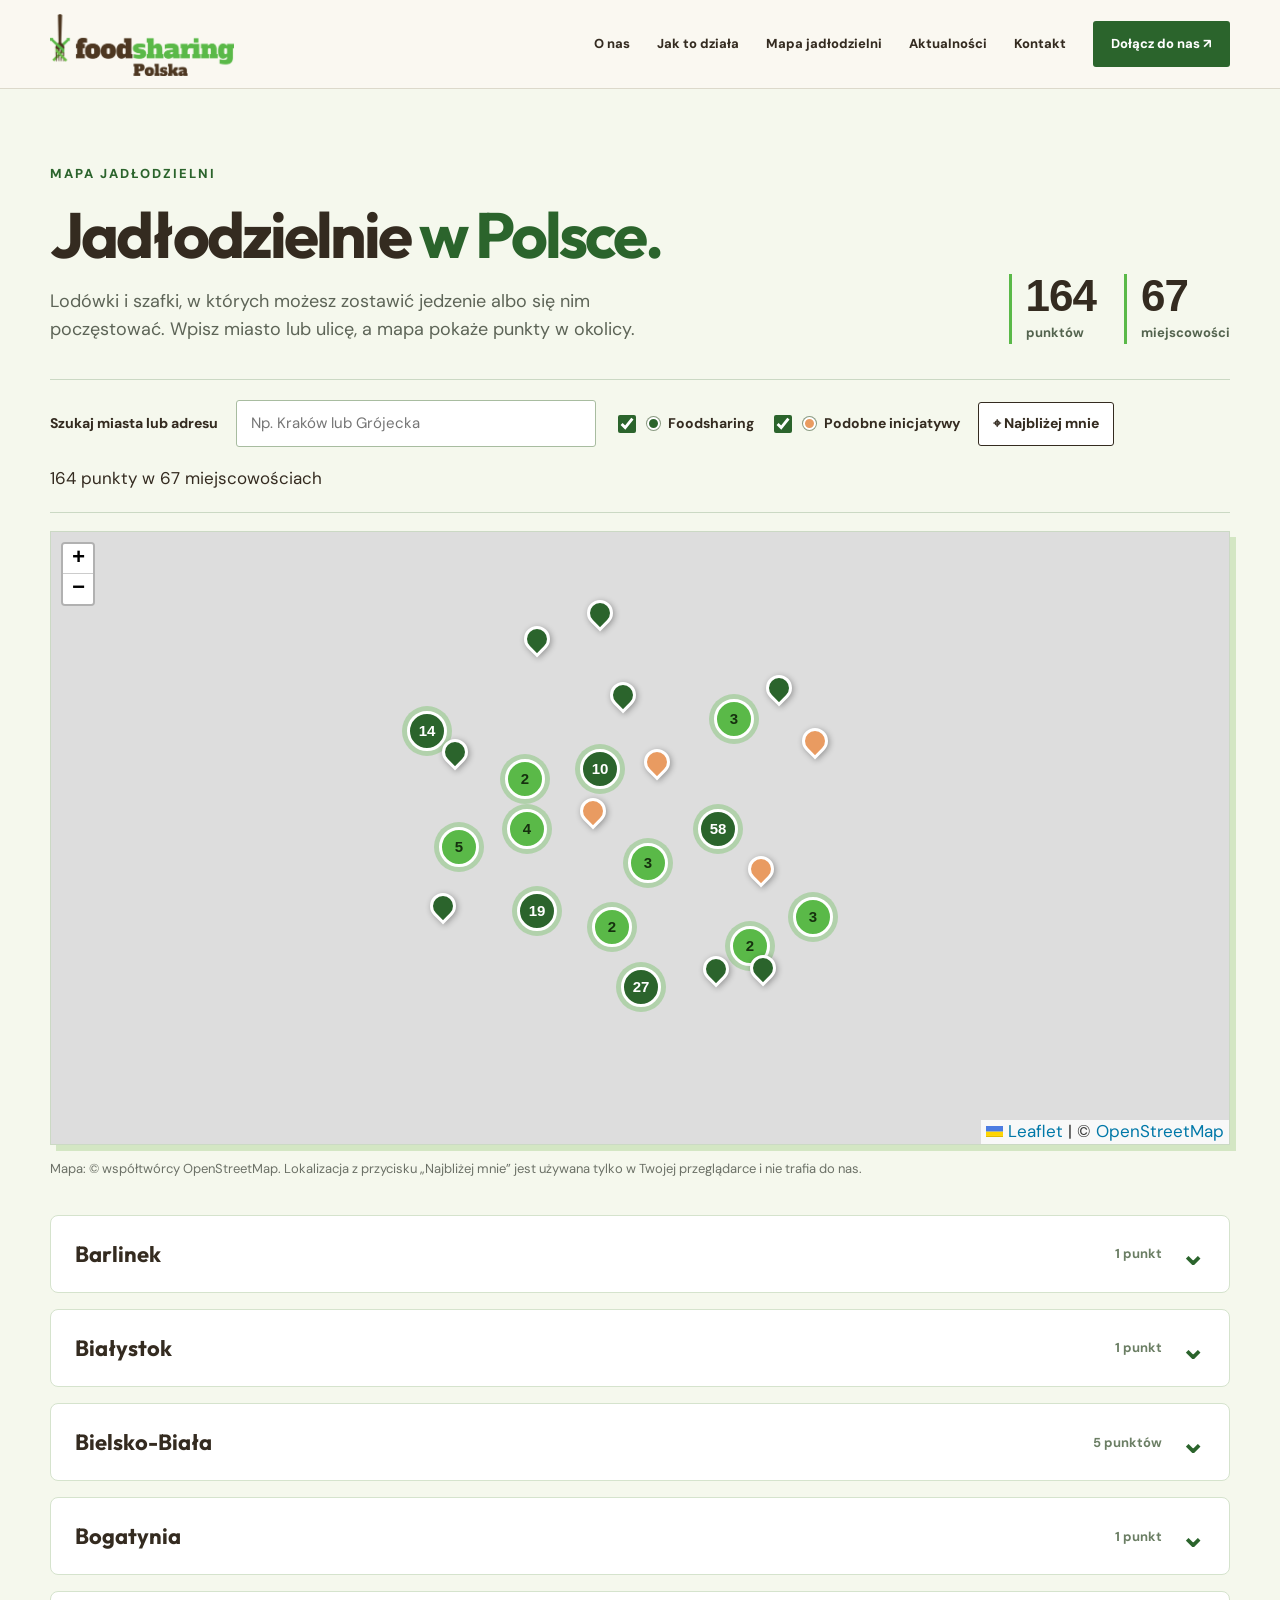
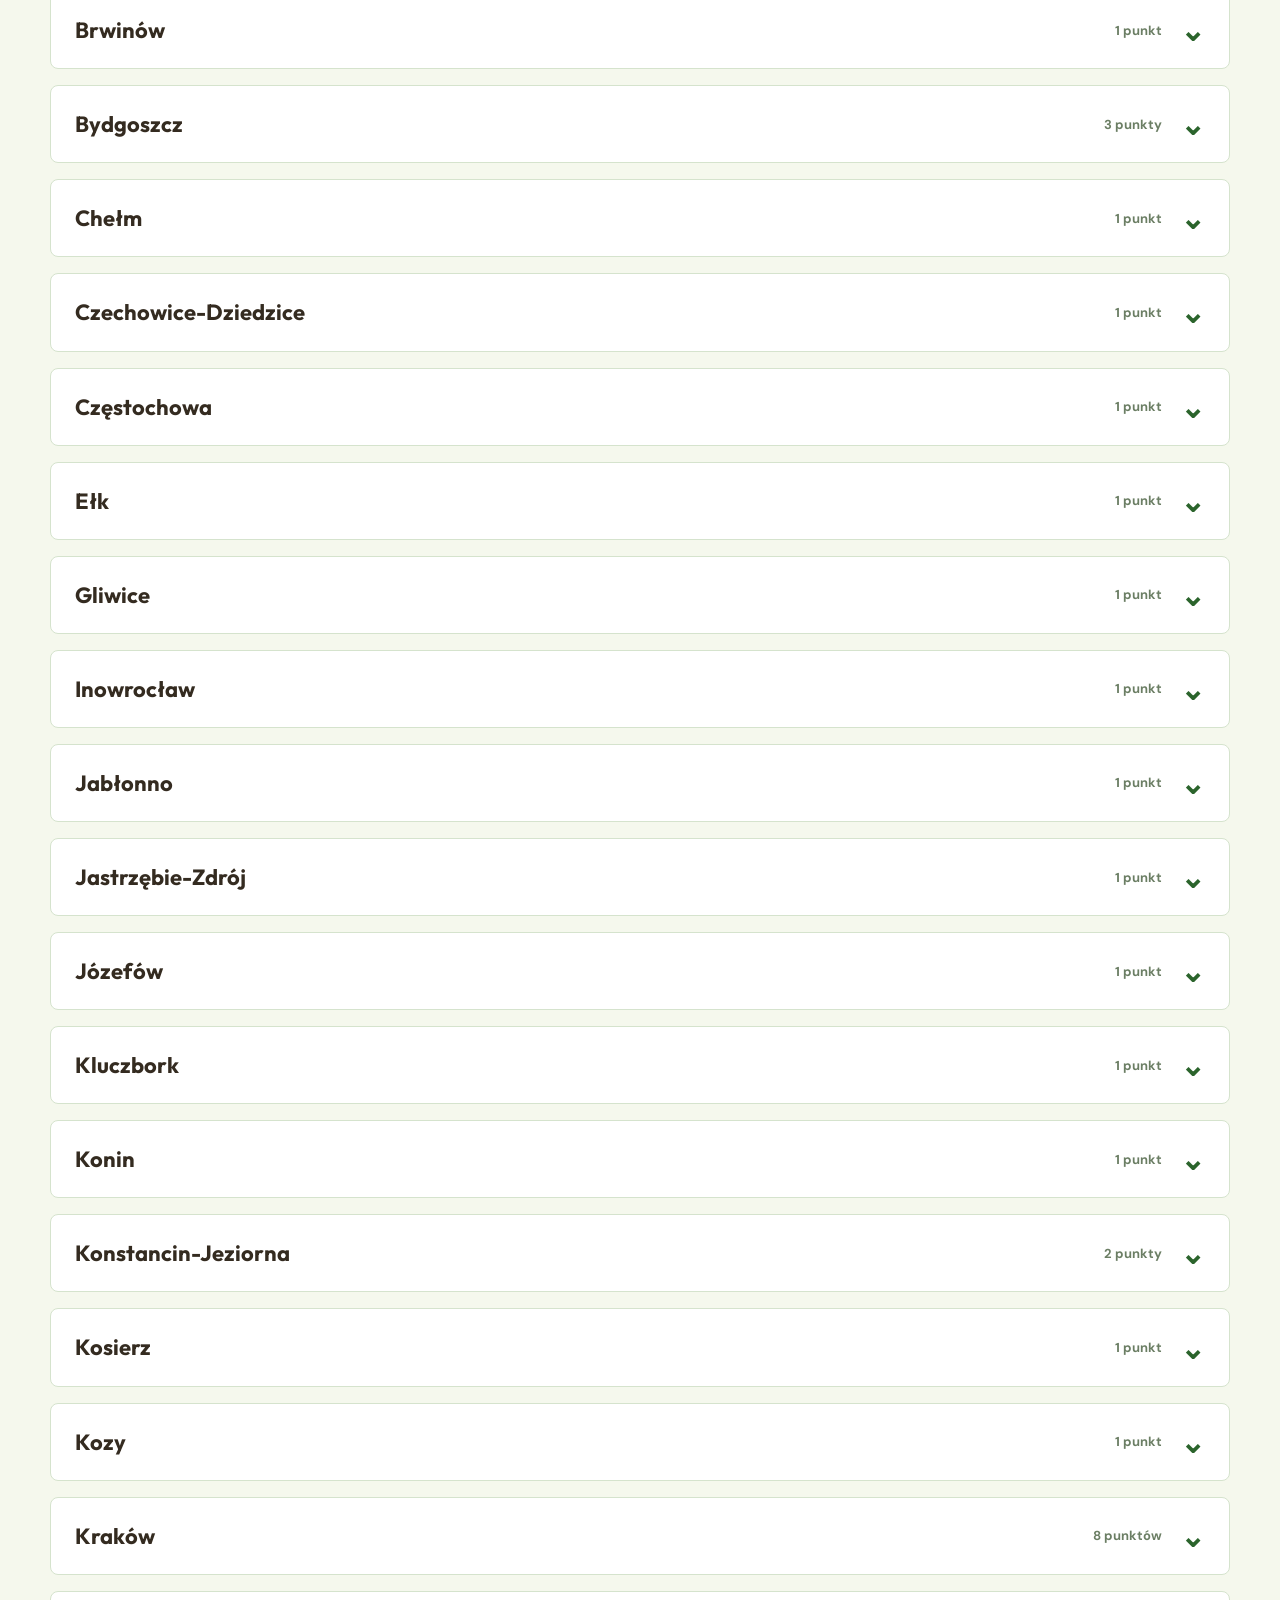
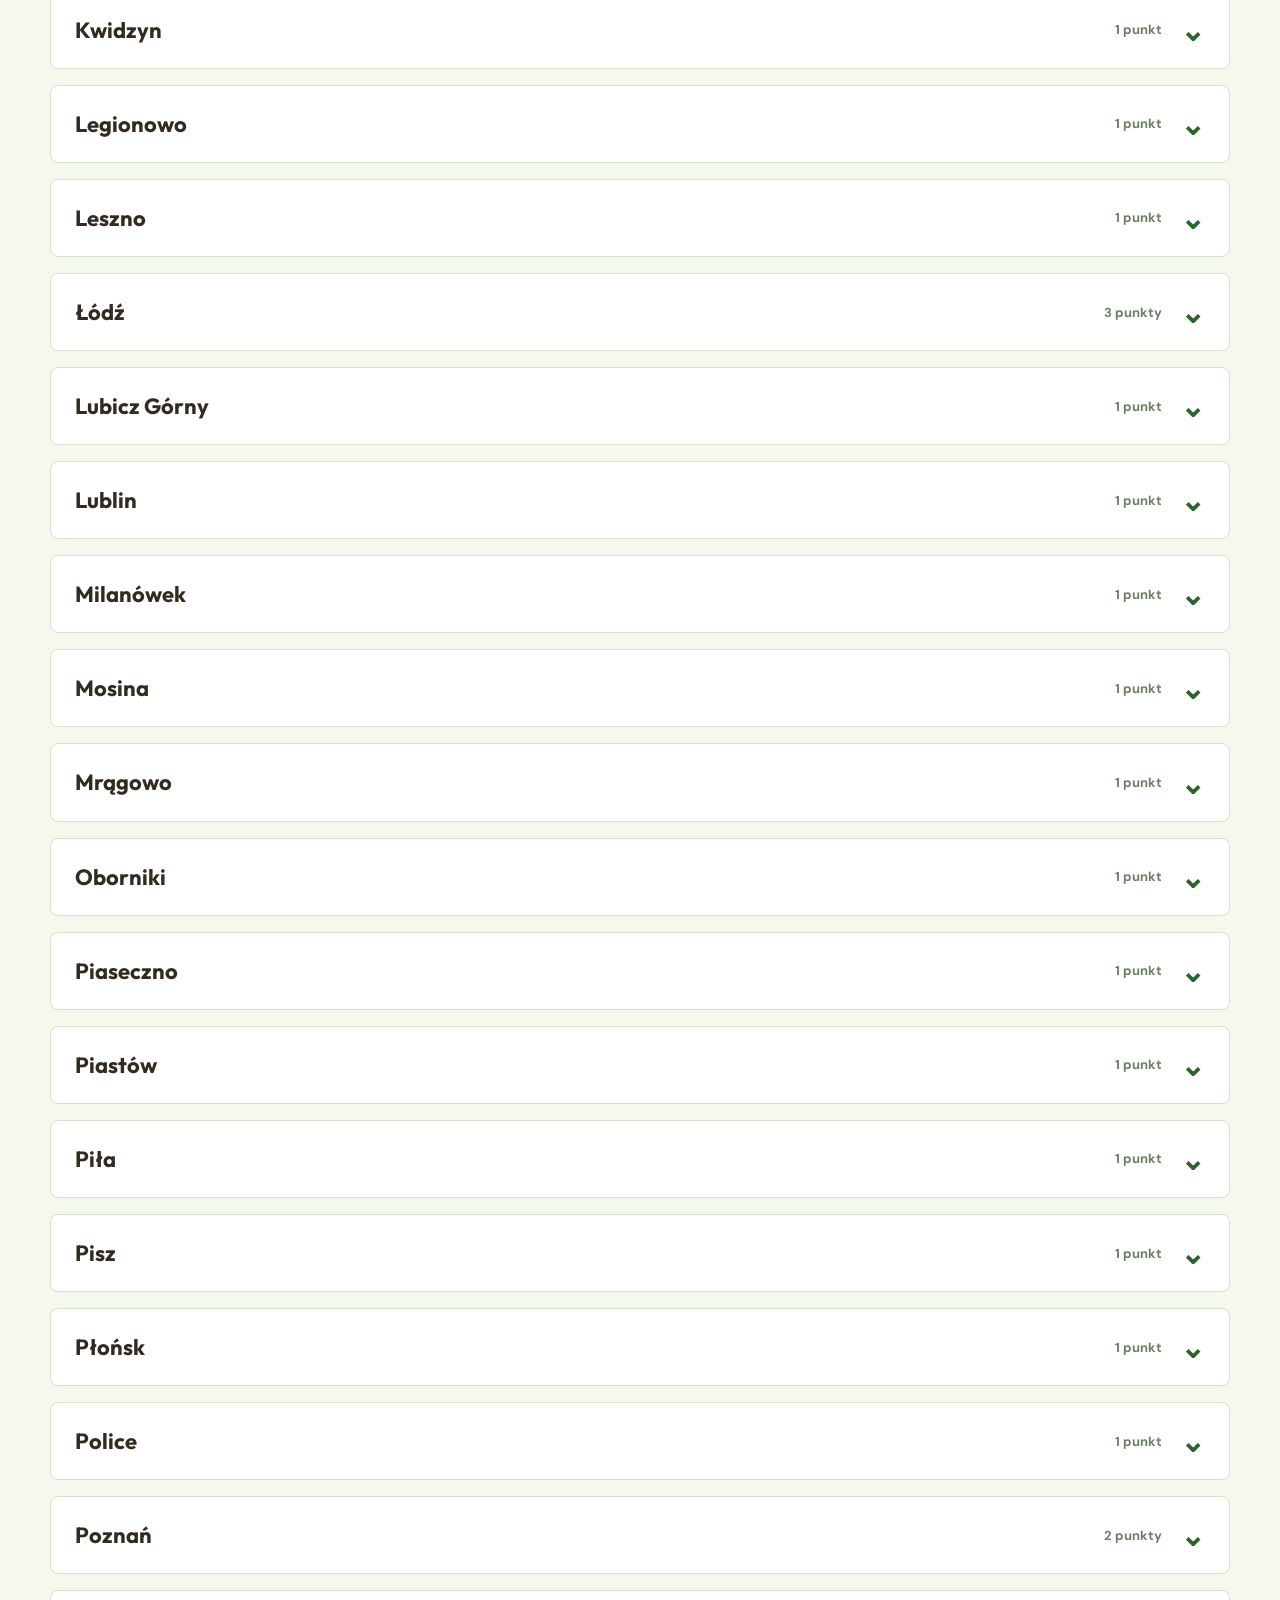
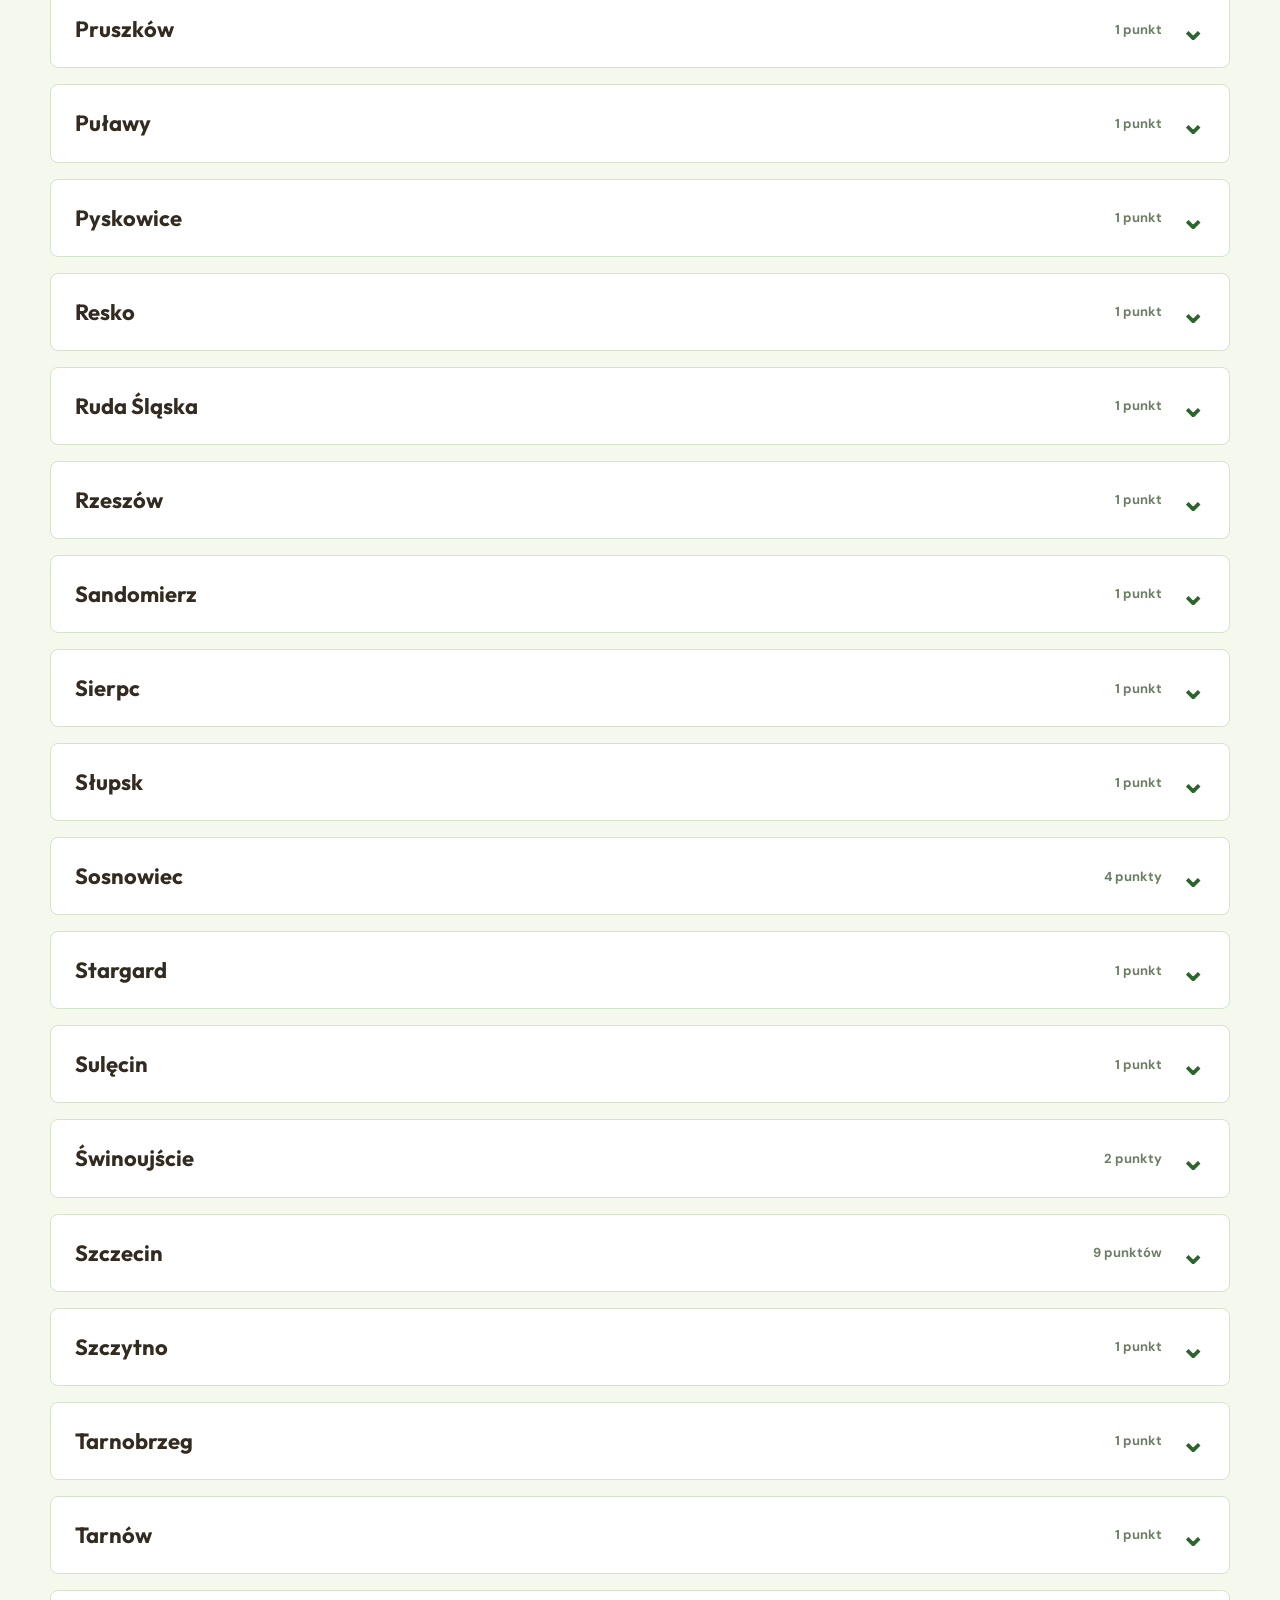
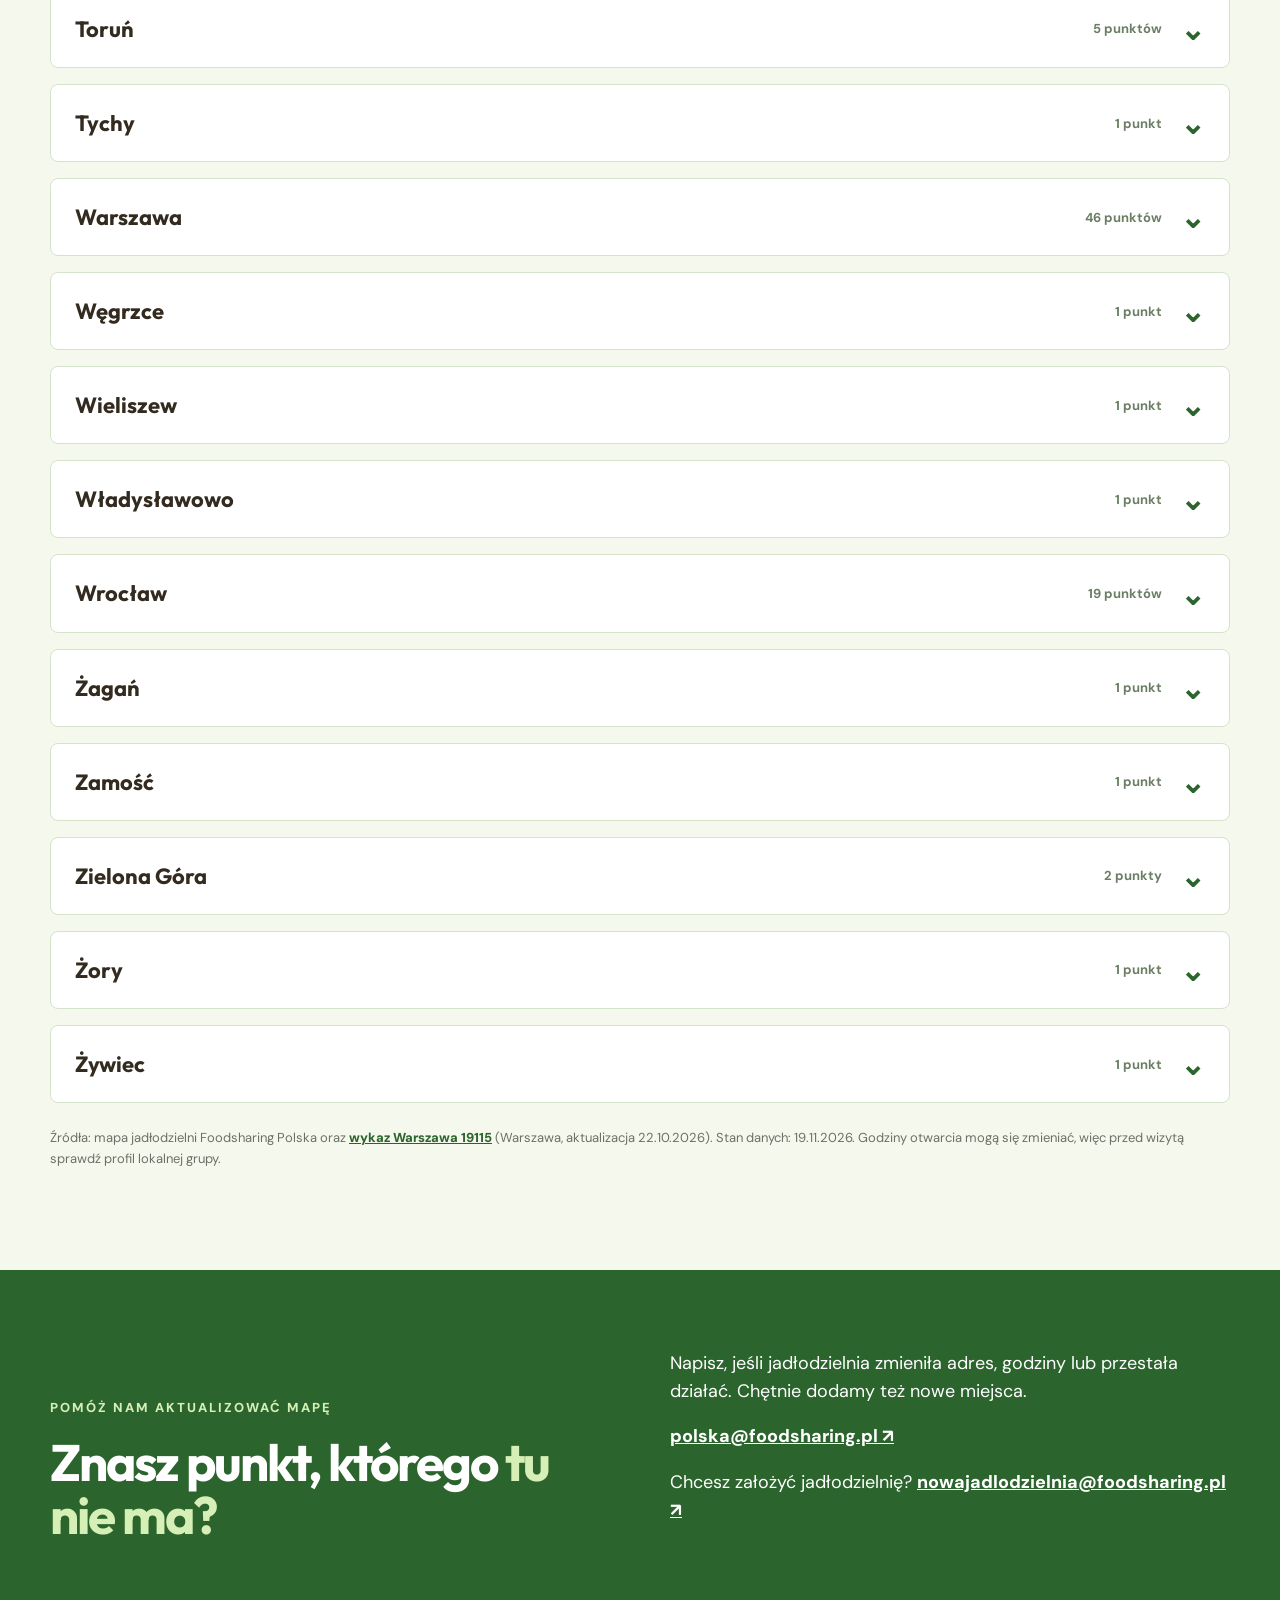
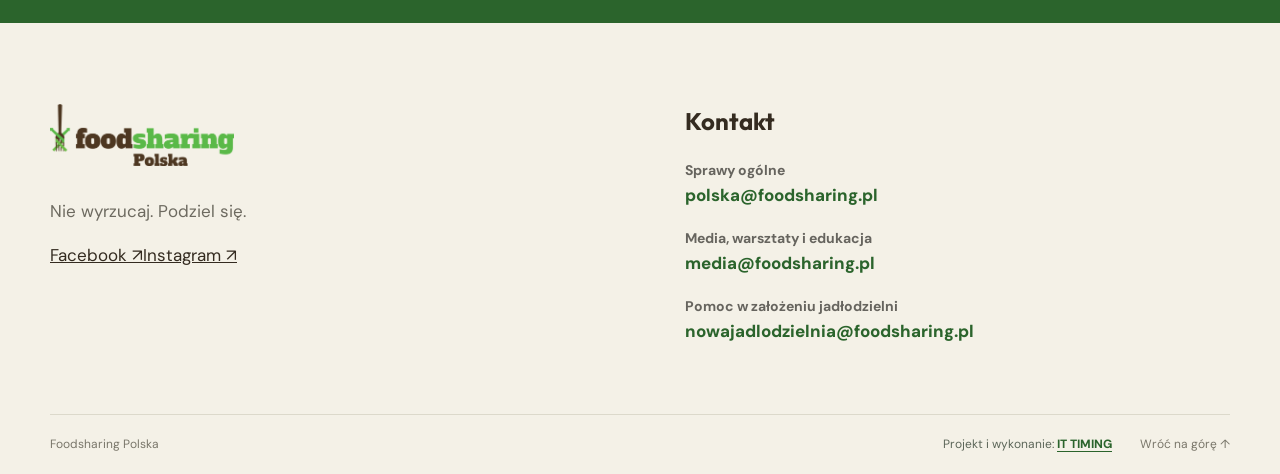
==== jadlodzielnie/index.html @ 82384884 "Add nationwide community fridge map on OpenStreetMap New /jadlodzielnie/ page (theme 0.3.0) with Lea" ====
<!doctype html>
<html lang="pl">
<head>
  <meta charset="utf-8">
  <meta name="viewport" content="width=device-width, initial-scale=1">
  <meta name="theme-color" content="#faf8f1">
  <meta name="description" content="Mapa jadłodzielni w Polsce: adresy lodówek i szafek społecznych w ponad 60 miejscowościach. Znajdź punkt najbliżej siebie i podziel się jedzeniem.">
  <title>Mapa jadłodzielni w Polsce — Foodsharing Polska</title>
  <link rel="icon" href="../assets/foodsharing-polska.png" type="image/png">
  <link rel="preconnect" href="https://tile.openstreetmap.org" crossorigin>
  <link rel="stylesheet" href="../styles.css">
  <link rel="stylesheet" href="../assets/vendor/leaflet/leaflet.css">
  <link rel="stylesheet" href="../assets/vendor/leaflet/MarkerCluster.css">
  <link rel="stylesheet" href="../jadlodzielnie.css">
  <script src="../script.js" defer></script>
  <script src="../assets/vendor/leaflet/leaflet.js" defer></script>
  <script src="../assets/vendor/leaflet/leaflet.markercluster.js" defer></script>
  <script src="../jadlodzielnie.js" defer></script>
</head>
<body>
  <a class="skip" href="#main">Przejdź do treści</a>
  <header class="header" id="top"><div class="wrap header-inner">
    <a href="../" class="brand" aria-label="Foodsharing Polska — strona główna"><img src="../assets/foodsharing-polska.png" alt="Foodsharing Polska" width="184" height="63"></a>
    <button class="menu-toggle" type="button" aria-label="Otwórz menu" aria-controls="main-nav" aria-expanded="false"><span></span><span></span><span></span></button>
    <nav class="nav" id="main-nav" aria-label="Menu główne"><a href="../#o-nas">O nas</a><a href="../#jak-to-dziala">Jak to działa</a><a href="./" aria-current="page">Mapa jadłodzielni</a><a href="../#aktualnosci">Aktualności</a><a href="#kontakt">Kontakt</a><a class="nav-social" href="../#dolacz">Dołącz do nas ↗</a></nav>
  </div></header>
  <main id="main">
  <section class="fs-map-page" aria-labelledby="fs-title"><div class="wrap">
    <div class="directory-header"><div><span class="label">Mapa jadłodzielni</span><h1 id="fs-title">Jadłodzielnie <em>w Polsce.</em></h1><p>Lodówki i szafki, w których możesz zostawić jedzenie albo się nim poczęstować. Wpisz miasto lub ulicę, a mapa pokaże punkty w okolicy.</p></div>
      <div class="fs-stats"><div><strong>164</strong><span>punktów</span></div><div><strong>67</strong><span>miejscowości</span></div></div></div>
    <div class="directory-controls fs-controls">
      <label for="fs-search">Szukaj miasta lub adresu</label><input id="fs-search" type="search" placeholder="Np. Kraków lub Grójecka" autocomplete="off">
      <fieldset class="fs-type-filter"><legend>Rodzaj punktu</legend><label><input type="checkbox" value="foodsharing" checked> <span class="fs-dot fs-dot-f" aria-hidden="true"></span> Foodsharing</label><label><input type="checkbox" value="inne" checked> <span class="fs-dot fs-dot-i" aria-hidden="true"></span> Podobne inicjatywy</label></fieldset>
      <button type="button" class="fs-near" id="fs-near">⌖ Najbliżej mnie</button>
      <span id="fs-count" role="status">164 punktów</span>
      <p class="fs-near-status" id="fs-near-status" aria-live="polite"></p>
    </div>
    <div class="fs-map-shell"><div id="fs-map" role="region" aria-label="Mapa jadłodzielni w Polsce" data-src="../assets/jadlodzielnie.json"></div></div>
    <p class="fs-map-note">Mapa: © współtwórcy OpenStreetMap. Lokalizacja z przycisku „Najbliżej mnie” jest używana tylko w Twojej przeglądarce i nie trafia do nas.</p>
    <div class="districts fs-cities"><details class="district" data-city="Barlinek"><summary><span>Barlinek</span><span class="district-count">1 punkt</span><span class="district-chevron" aria-hidden="true">⌄</span></summary><ul class="fs-place-list"><li class="fs-place" data-id="0" data-type="foodsharing" data-search="barlinek strzelecka  jadlodzielnia znajduje sie na terenie osrodka pomocy spolecznej. czynna jest od poniedzialku do piatku od 7:00 do 18:00."><div><strong>Strzelecka</strong><span class="fs-type fs-type-foodsharing">Jadłodzielnia Foodsharing</span><p>Jadłodzielnia znajduje się na terenie Ośrodka Pomocy Społecznej. Czynna jest od poniedziałku do piątku od 7:00 do 18:00.</p></div><div class="fs-place-actions"><button type="button" class="fs-show" data-id="0">Na mapie</button><a href="https://www.google.com/maps/dir/?api=1&amp;destination=52.992247,15.225816" target="_blank" rel="noopener noreferrer" aria-label="Trasa: Barlinek, Strzelecka">Trasa ↗</a></div></li></ul></details><details class="district" data-city="Białystok"><summary><span>Białystok</span><span class="district-count">1 punkt</span><span class="district-chevron" aria-hidden="true">⌄</span></summary><ul class="fs-place-list"><li class="fs-place" data-id="1" data-type="inne" data-search="bialystok centrum aktywnosci spolecznej  punkt znajduje sie przy centrum aktywnosci spolecznej. otwarte pon-pt 8-18, sob 9-14 szafka i lodowka. punktem opiekuje sie fundacja spe salvi"><div><strong>Centrum Aktywności Społecznej</strong><span class="fs-type fs-type-inne">Podobna inicjatywa</span><p>Punkt znajduje się przy Centrum Aktywności Społecznej. otwarte pon-pt 8-18, sob 9-14 szafka i lodówka. punktem opiekuje się Fundacja Spe Salvi</p></div><div class="fs-place-actions"><button type="button" class="fs-show" data-id="1">Na mapie</button><a href="https://www.google.com/maps/dir/?api=1&amp;destination=53.133918,23.146262" target="_blank" rel="noopener noreferrer" aria-label="Trasa: Białystok, Centrum Aktywności Społecznej">Trasa ↗</a></div></li></ul></details><details class="district" data-city="Bielsko-Biała"><summary><span>Bielsko-Biała</span><span class="district-count">5 punktów</span><span class="district-chevron" aria-hidden="true">⌄</span></summary><ul class="fs-place-list"><li class="fs-place" data-id="2" data-type="foodsharing" data-search="bielsko-biala lo zeromskiego  jadlodzielnia znajduje sie przy liceum od strony ul. grota-roweckiego. szafka i lodowka dostepne 24/7."><div><strong>LO Żeromskiego</strong><span class="fs-type fs-type-foodsharing">Jadłodzielnia Foodsharing</span><p>Jadłodzielnia znajduje się przy liceum od strony ul. Grota-Roweckiego. Szafka i lodówka dostępne 24/7.</p></div><div class="fs-place-actions"><button type="button" class="fs-show" data-id="2">Na mapie</button><a href="https://www.google.com/maps/dir/?api=1&amp;destination=49.820741,19.048826" target="_blank" rel="noopener noreferrer" aria-label="Trasa: Bielsko-Biała, LO Żeromskiego">Trasa ↗</a></div></li><li class="fs-place" data-id="3" data-type="foodsharing" data-search="bielsko-biala os. karpackie  jadlodzielnia znajduje sie przy ul. matusiaka 3, obok apteki. szafka i lodowka dostepne 24/7."><div><strong>Os. Karpackie</strong><span class="fs-type fs-type-foodsharing">Jadłodzielnia Foodsharing</span><p>Jadłodzielnia znajduje się przy ul. Matusiaka 3, obok apteki. Szafka i lodówka dostępne 24/7.</p></div><div class="fs-place-actions"><button type="button" class="fs-show" data-id="3">Na mapie</button><a href="https://www.google.com/maps/dir/?api=1&amp;destination=49.80284,19.028488" target="_blank" rel="noopener noreferrer" aria-label="Trasa: Bielsko-Biała, Os. Karpackie">Trasa ↗</a></div></li><li class="fs-place" data-id="4" data-type="foodsharing" data-search="bielsko-biala os. wojska polskiego  jadlodzielnia znajduje sie przy ul. stawowej 29, obok stolowki &quot;szczypta smaku&quot;. szafka i lodowka dostepne 24/7."><div><strong>Os. Wojska Polskiego</strong><span class="fs-type fs-type-foodsharing">Jadłodzielnia Foodsharing</span><p>Jadłodzielnia znajduje się przy ul. Stawowej 29, obok stołówki &quot;Szczypta Smaku&quot;. Szafka i lodówka dostępne 24/7.</p></div><div class="fs-place-actions"><button type="button" class="fs-show" data-id="4">Na mapie</button><a href="https://www.google.com/maps/dir/?api=1&amp;destination=49.814874,19.007535" target="_blank" rel="noopener noreferrer" aria-label="Trasa: Bielsko-Biała, Os. Wojska Polskiego">Trasa ↗</a></div></li><li class="fs-place" data-id="5" data-type="foodsharing" data-search="bielsko-biala os. zlote lany  lodowka znajduje sie przy siedzibie rady osiedla zlote lany - z tylu zso im. a. asnyka od ul. podgorza. dostepna jest cala dobe"><div><strong>Os. Złote Łany</strong><span class="fs-type fs-type-foodsharing">Jadłodzielnia Foodsharing</span><p>Lodówka znajduje się przy siedzibie Rady Osiedla Złote Łany - z tyłu ZSO im. A. Asnyka od ul. Podgórza. Dostępna jest całą dobę</p></div><div class="fs-place-actions"><button type="button" class="fs-show" data-id="5">Na mapie</button><a href="https://www.google.com/maps/dir/?api=1&amp;destination=49.809545,19.063601" target="_blank" rel="noopener noreferrer" aria-label="Trasa: Bielsko-Biała, Os. Złote Łany">Trasa ↗</a></div></li><li class="fs-place" data-id="6" data-type="foodsharing" data-search="bielsko-biala straconka  jadlodzielnia znajduje sie przy ulicy gorskiej 133, przy osrodku zdrowia lodowka i szafka dostepne sa 24/7"><div><strong>Straconka</strong><span class="fs-type fs-type-foodsharing">Jadłodzielnia Foodsharing</span><p>Jadłodzielnia znajduje się przy ulicy Górskiej 133, przy ośrodku zdrowia Lodówka i szafka dostępne są 24/7</p></div><div class="fs-place-actions"><button type="button" class="fs-show" data-id="6">Na mapie</button><a href="https://www.google.com/maps/dir/?api=1&amp;destination=49.79621,19.096108" target="_blank" rel="noopener noreferrer" aria-label="Trasa: Bielsko-Biała, Straconka">Trasa ↗</a></div></li></ul></details><details class="district" data-city="Bogatynia"><summary><span>Bogatynia</span><span class="district-count">1 punkt</span><span class="district-chevron" aria-hidden="true">⌄</span></summary><ul class="fs-place-list"><li class="fs-place" data-id="7" data-type="foodsharing" data-search="bogatynia kosciuszki  ul. kosciuszki 26,  pon-sob  7:00 - 18.00."><div><strong>Kościuszki</strong><span class="fs-type fs-type-foodsharing">Jadłodzielnia Foodsharing</span><p>ul. Kościuszki 26,  pon-sob  7:00 - 18.00.</p></div><div class="fs-place-actions"><button type="button" class="fs-show" data-id="7">Na mapie</button><a href="https://www.google.com/maps/dir/?api=1&amp;destination=50.902357,14.959087" target="_blank" rel="noopener noreferrer" aria-label="Trasa: Bogatynia, Kościuszki">Trasa ↗</a></div></li></ul></details><details class="district" data-city="Brwinów"><summary><span>Brwinów</span><span class="district-count">1 punkt</span><span class="district-chevron" aria-hidden="true">⌄</span></summary><ul class="fs-place-list"><li class="fs-place" data-id="8" data-type="foodsharing" data-search="brwinow wilsona 2  jadlodzielnia jest czynna: pon.- pt. 6.00 - 20.00 sobota 6.00 - 17.00 niedziela 10.00 - 16.00"><div><strong>Wilsona 2</strong><span class="fs-type fs-type-foodsharing">Jadłodzielnia Foodsharing</span><p>Jadłodzielnia jest czynna: pon.- pt. 6.00 - 20.00 sobota 6.00 - 17.00 niedziela 10.00 - 16.00</p></div><div class="fs-place-actions"><button type="button" class="fs-show" data-id="8">Na mapie</button><a href="https://www.google.com/maps/dir/?api=1&amp;destination=52.14007,20.718117" target="_blank" rel="noopener noreferrer" aria-label="Trasa: Brwinów, Wilsona 2">Trasa ↗</a></div></li></ul></details><details class="district" data-city="Bydgoszcz"><summary><span>Bydgoszcz</span><span class="district-count">3 punkty</span><span class="district-chevron" aria-hidden="true">⌄</span></summary><ul class="fs-place-list"><li class="fs-place" data-id="9" data-type="foodsharing" data-search="bydgoszcz naruszewicza 11  jadlodzielnia znajduje sie na terenie kampusu wyzszej szkoly gospodarki i jest czynna calodobowo. zapraszamy na facebooka jadlodzielni!"><div><strong>Naruszewicza 11</strong><span class="fs-type fs-type-foodsharing">Jadłodzielnia Foodsharing</span><p>Jadłodzielnia znajduje się na terenie kampusu Wyższej Szkoły Gospodarki i jest czynna całodobowo. Zapraszamy na Facebooka Jadłodzielni!</p></div><div class="fs-place-actions"><button type="button" class="fs-show" data-id="9">Na mapie</button><a href="https://www.google.com/maps/dir/?api=1&amp;destination=53.128721,17.993319" target="_blank" rel="noopener noreferrer" aria-label="Trasa: Bydgoszcz, Naruszewicza 11">Trasa ↗</a></div></li><li class="fs-place" data-id="10" data-type="foodsharing" data-search="bydgoszcz obroncow bydgoszczy 1  jadlodzielnia znajduje sie na terenie kampusu wyzszej szkoly gospodarki i jest czynna calodobowo. zapraszamy na facebooka jadlodzielni!"><div><strong>Obrońców Bydgoszczy 1</strong><span class="fs-type fs-type-foodsharing">Jadłodzielnia Foodsharing</span><p>Jadłodzielnia znajduje się na terenie kampusu Wyższej Szkoły Gospodarki i jest czynna całodobowo. Zapraszamy na Facebooka Jadłodzielni!</p></div><div class="fs-place-actions"><button type="button" class="fs-show" data-id="10">Na mapie</button><a href="https://www.google.com/maps/dir/?api=1&amp;destination=53.126141,17.999432" target="_blank" rel="noopener noreferrer" aria-label="Trasa: Bydgoszcz, Obrońców Bydgoszczy 1">Trasa ↗</a></div></li><li class="fs-place" data-id="11" data-type="inne" data-search="bydgoszcz wspolna spizarnia  ul. gdanska 79"><div><strong>Wspólna spiżarnia</strong><span class="fs-type fs-type-inne">Podobna inicjatywa</span><p>ul. Gdańska 79</p></div><div class="fs-place-actions"><button type="button" class="fs-show" data-id="11">Na mapie</button><a href="https://www.google.com/maps/dir/?api=1&amp;destination=53.13176,18.009322" target="_blank" rel="noopener noreferrer" aria-label="Trasa: Bydgoszcz, Wspólna spiżarnia">Trasa ↗</a></div></li></ul></details><details class="district" data-city="Chełm"><summary><span>Chełm</span><span class="district-count">1 punkt</span><span class="district-chevron" aria-hidden="true">⌄</span></summary><ul class="fs-place-list"><li class="fs-place" data-id="12" data-type="foodsharing" data-search="chelm ks. popieluszki  jadlodzielnia czynna jest  w godzinach 6:00-18:00 od poniedzialku do soboty"><div><strong>Ks. Popiełuszki</strong><span class="fs-type fs-type-foodsharing">Jadłodzielnia Foodsharing</span><p>Jadłodzielnia czynna jest  w godzinach 6:00-18:00 od poniedziałku do soboty</p></div><div class="fs-place-actions"><button type="button" class="fs-show" data-id="12">Na mapie</button><a href="https://www.google.com/maps/dir/?api=1&amp;destination=51.130666,23.469421" target="_blank" rel="noopener noreferrer" aria-label="Trasa: Chełm, Ks. Popiełuszki">Trasa ↗</a></div></li></ul></details><details class="district" data-city="Czechowice-Dziedzice"><summary><span>Czechowice-Dziedzice</span><span class="district-count">1 punkt</span><span class="district-chevron" aria-hidden="true">⌄</span></summary><ul class="fs-place-list"><li class="fs-place" data-id="13" data-type="foodsharing" data-search="czechowice-dziedzice barabasza  jadlodzielnia znajduje sie przy ul. barabasza 1, obok budynku wydzialu spraw obywatelskich urzedu miejskiego. szafka i lodowka dostepne sa cala dobe."><div><strong>Barabasza</strong><span class="fs-type fs-type-foodsharing">Jadłodzielnia Foodsharing</span><p>Jadłodzielnia znajduje się przy ul. Barabasza 1, obok budynku Wydziału Spraw Obywatelskich Urzędu Miejskiego. Szafka i lodówka dostępne są całą dobę.</p></div><div class="fs-place-actions"><button type="button" class="fs-show" data-id="13">Na mapie</button><a href="https://www.google.com/maps/dir/?api=1&amp;destination=49.910695,19.007172" target="_blank" rel="noopener noreferrer" aria-label="Trasa: Czechowice-Dziedzice, Barabasza">Trasa ↗</a></div></li></ul></details><details class="district" data-city="Częstochowa"><summary><span>Częstochowa</span><span class="district-count">1 punkt</span><span class="district-chevron" aria-hidden="true">⌄</span></summary><ul class="fs-place-list"><li class="fs-place" data-id="14" data-type="foodsharing" data-search="czestochowa piotrkowska  jadlodzielnia czynna jest cala dobe. powstala z inicjatywy fundacji rething, helpczewy, swp agape i czestochowskiego banku zywnosci"><div><strong>Piotrkowska</strong><span class="fs-type fs-type-foodsharing">Jadłodzielnia Foodsharing</span><p>Jadłodzielnia czynna jest całą dobę. Powstała z inicjatywy Fundacji Rething, HelpCzewy, SWP Agape i Częstochowskiego Banku Żywności</p></div><div class="fs-place-actions"><button type="button" class="fs-show" data-id="14">Na mapie</button><a href="https://www.google.com/maps/dir/?api=1&amp;destination=50.805886,19.123086" target="_blank" rel="noopener noreferrer" aria-label="Trasa: Częstochowa, Piotrkowska">Trasa ↗</a></div></li></ul></details><details class="district" data-city="Ełk"><summary><span>Ełk</span><span class="district-count">1 punkt</span><span class="district-chevron" aria-hidden="true">⌄</span></summary><ul class="fs-place-list"><li class="fs-place" data-id="15" data-type="foodsharing" data-search="elk maleckich  ul maleckich 3, szafka i lodowka, dostepne 24/7"><div><strong>Małeckich</strong><span class="fs-type fs-type-foodsharing">Jadłodzielnia Foodsharing</span><p>ul Małeckich 3, szafka i lodówka, dostępne 24/7</p></div><div class="fs-place-actions"><button type="button" class="fs-show" data-id="15">Na mapie</button><a href="https://www.google.com/maps/dir/?api=1&amp;destination=53.824487,22.351507" target="_blank" rel="noopener noreferrer" aria-label="Trasa: Ełk, Małeckich">Trasa ↗</a></div></li></ul></details><details class="district" data-city="Gliwice"><summary><span>Gliwice</span><span class="district-count">1 punkt</span><span class="district-chevron" aria-hidden="true">⌄</span></summary><ul class="fs-place-list"><li class="fs-place" data-id="16" data-type="foodsharing" data-search="gliwice nowaka-jezioranskiego(ch arena)  jadlodzielnia znajduje sie przy paczkomacie. jest czynna cala dobe."><div><strong>Nowaka-Jeziorańskiego(CH Arena)</strong><span class="fs-type fs-type-foodsharing">Jadłodzielnia Foodsharing</span><p>Jadłodzielnia znajduje się przy paczkomacie. Jest czynna całą dobę.</p></div><div class="fs-place-actions"><button type="button" class="fs-show" data-id="16">Na mapie</button><a href="https://www.google.com/maps/dir/?api=1&amp;destination=50.30686,18.646595" target="_blank" rel="noopener noreferrer" aria-label="Trasa: Gliwice, Nowaka-Jeziorańskiego(CH Arena)">Trasa ↗</a></div></li></ul></details><details class="district" data-city="Inowrocław"><summary><span>Inowrocław</span><span class="district-count">1 punkt</span><span class="district-chevron" aria-hidden="true">⌄</span></summary><ul class="fs-place-list"><li class="fs-place" data-id="17" data-type="inne" data-search="inowroclaw galeria solna  lodowka znajduje sie przy wiacie przystankowej przy wyjsciu z galerii solnej."><div><strong>Galeria Solna</strong><span class="fs-type fs-type-inne">Podobna inicjatywa</span><p>Lodówka znajduje się przy wiacie przystankowej przy wyjściu z Galerii Solnej.</p></div><div class="fs-place-actions"><button type="button" class="fs-show" data-id="17">Na mapie</button><a href="https://www.google.com/maps/dir/?api=1&amp;destination=52.783907,18.240807" target="_blank" rel="noopener noreferrer" aria-label="Trasa: Inowrocław, Galeria Solna">Trasa ↗</a></div></li></ul></details><details class="district" data-city="Jabłonno"><summary><span>Jabłonno</span><span class="district-count">1 punkt</span><span class="district-chevron" aria-hidden="true">⌄</span></summary><ul class="fs-place-list"><li class="fs-place" data-id="18" data-type="inne" data-search="jablonno zegrzynska 1  poniedzialek 8-18 wtorek – czwartek 8-16 piatek – 8-14"><div><strong>Zegrzyńska 1</strong><span class="fs-type fs-type-inne">Podobna inicjatywa</span><p>Poniedziałek 8-18 Wtorek – czwartek 8-16 Piątek – 8-14</p></div><div class="fs-place-actions"><button type="button" class="fs-show" data-id="18">Na mapie</button><a href="https://www.google.com/maps/dir/?api=1&amp;destination=52.378307,20.916654" target="_blank" rel="noopener noreferrer" aria-label="Trasa: Jabłonno, Zegrzyńska 1">Trasa ↗</a></div></li></ul></details><details class="district" data-city="Jastrzębie-Zdrój"><summary><span>Jastrzębie-Zdrój</span><span class="district-count">1 punkt</span><span class="district-chevron" aria-hidden="true">⌄</span></summary><ul class="fs-place-list"><li class="fs-place" data-id="19" data-type="foodsharing" data-search="jastrzebie-zdroj warminska  punkt znajduje sie na parkingu. jest czynny cala dobe."><div><strong>Warmińska</strong><span class="fs-type fs-type-foodsharing">Jadłodzielnia Foodsharing</span><p>Punkt znajduje się na parkingu. Jest czynny całą dobę.</p></div><div class="fs-place-actions"><button type="button" class="fs-show" data-id="19">Na mapie</button><a href="https://www.google.com/maps/dir/?api=1&amp;destination=49.94497,18.606316" target="_blank" rel="noopener noreferrer" aria-label="Trasa: Jastrzębie-Zdrój, Warmińska">Trasa ↗</a></div></li></ul></details><details class="district" data-city="Józefów"><summary><span>Józefów</span><span class="district-count">1 punkt</span><span class="district-chevron" aria-hidden="true">⌄</span></summary><ul class="fs-place-list"><li class="fs-place" data-id="20" data-type="foodsharing" data-search="jozefow osp  jadlodzielnia czynna jest cala dobe. znajduje sie przy osp."><div><strong>OSP</strong><span class="fs-type fs-type-foodsharing">Jadłodzielnia Foodsharing</span><p>Jadłodzielnia czynna jest całą dobę. Znajduje się przy OSP.</p></div><div class="fs-place-actions"><button type="button" class="fs-show" data-id="20">Na mapie</button><a href="https://www.google.com/maps/dir/?api=1&amp;destination=52.137071,21.233527" target="_blank" rel="noopener noreferrer" aria-label="Trasa: Józefów, OSP">Trasa ↗</a></div></li></ul></details><details class="district" data-city="Kluczbork"><summary><span>Kluczbork</span><span class="district-count">1 punkt</span><span class="district-chevron" aria-hidden="true">⌄</span></summary><ul class="fs-place-list"><li class="fs-place" data-id="21" data-type="inne" data-search="kluczbork moniuszki  jadlodzielnia czynna jest w dniach: pon.-pt. w godzinach 7:00-18:00 sb. w godzinach 7:00-14:00 zostala stworzona z inicjatywy stowarzyszenia klucz do rozwoju przy wspolpracy gminy kluczbork, ops kluczbork, mzok kluczbork."><div><strong>Moniuszki</strong><span class="fs-type fs-type-inne">Podobna inicjatywa</span><p>Jadłodzielnia czynna jest w dniach: Pon.-Pt. w godzinach 7:00-18:00 Sb. w godzinach 7:00-14:00 Została stworzona z inicjatywy Stowarzyszenia Klucz do Rozwoju przy współpracy Gminy Kluczbork, OPS Kluczbork, MZOK Kluczbork.</p></div><div class="fs-place-actions"><button type="button" class="fs-show" data-id="21">Na mapie</button><a href="https://www.google.com/maps/dir/?api=1&amp;destination=50.975072,18.217398" target="_blank" rel="noopener noreferrer" aria-label="Trasa: Kluczbork, Moniuszki">Trasa ↗</a></div></li></ul></details><details class="district" data-city="Konin"><summary><span>Konin</span><span class="district-count">1 punkt</span><span class="district-chevron" aria-hidden="true">⌄</span></summary><ul class="fs-place-list"><li class="fs-place" data-id="22" data-type="inne" data-search="konin punkt fundacji sercem przyprawione  cale pomieszczenie : lodowka i szafki. czynne: pon-sob 9-18, nd 12-16"><div><strong>Punkt Fundacji Sercem Przyprawione</strong><span class="fs-type fs-type-inne">Podobna inicjatywa</span><p>Całe pomieszczenie : lodówka i szafki. Czynne: pon-sob 9-18, nd 12-16</p></div><div class="fs-place-actions"><button type="button" class="fs-show" data-id="22">Na mapie</button><a href="https://www.google.com/maps/dir/?api=1&amp;destination=52.205934,18.254315" target="_blank" rel="noopener noreferrer" aria-label="Trasa: Konin, Punkt Fundacji Sercem Przyprawione">Trasa ↗</a></div></li></ul></details><details class="district" data-city="Konstancin-Jeziorna"><summary><span>Konstancin-Jeziorna</span><span class="district-count">2 punkty</span><span class="district-chevron" aria-hidden="true">⌄</span></summary><ul class="fs-place-list"><li class="fs-place" data-id="23" data-type="inne" data-search="konstancin-jeziorna osp skolimow  ul. pulaskiego 72, szafka i lodowka, punkt przy ochotniczej strazy pozarnej skolimow, szafka i lodowka dostepne codziennie 24h/dobe."><div><strong>OSP Skolimów</strong><span class="fs-type fs-type-inne">Podobna inicjatywa</span><p>ul. Pułaskiego 72, szafka i lodówka, punkt przy Ochotniczej Straży Pożarnej Skolimów, Szafka i lodówka dostępne codziennie 24h/dobę.</p></div><div class="fs-place-actions"><button type="button" class="fs-show" data-id="23">Na mapie</button><a href="https://www.google.com/maps/dir/?api=1&amp;destination=52.085512,21.095802" target="_blank" rel="noopener noreferrer" aria-label="Trasa: Konstancin-Jeziorna, OSP Skolimów">Trasa ↗</a></div></li><li class="fs-place" data-id="24" data-type="inne" data-search="konstancin-jeziorna warszawska  lodowka znajduje sie na parkingu przed galeria lima, ul. warszawska 31, czynna jest 24h, 7 dni w tygodniu."><div><strong>Warszawska</strong><span class="fs-type fs-type-inne">Podobna inicjatywa</span><p>Lodówka znajduje się na parkingu przed Galerią Lima, ul. Warszawska 31, czynna jest 24h, 7 dni w tygodniu.</p></div><div class="fs-place-actions"><button type="button" class="fs-show" data-id="24">Na mapie</button><a href="https://www.google.com/maps/dir/?api=1&amp;destination=52.0962,21.116591" target="_blank" rel="noopener noreferrer" aria-label="Trasa: Konstancin-Jeziorna, Warszawska">Trasa ↗</a></div></li></ul></details><details class="district" data-city="Kosierz"><summary><span>Kosierz</span><span class="district-count">1 punkt</span><span class="district-chevron" aria-hidden="true">⌄</span></summary><ul class="fs-place-list"><li class="fs-place" data-id="25" data-type="foodsharing" data-search="kosierz kosierz  jadlodzielnia czynna jest 24/h. znajduje sie w korytarzu budynku swietlicy wiejskiej i biblioteki."><div><strong>Kosierz</strong><span class="fs-type fs-type-foodsharing">Jadłodzielnia Foodsharing</span><p>Jadłodzielnia czynna jest 24/h. Znajduje się w korytarzu budynku świetlicy wiejskiej i biblioteki.</p></div><div class="fs-place-actions"><button type="button" class="fs-show" data-id="25">Na mapie</button><a href="https://www.google.com/maps/dir/?api=1&amp;destination=51.950925,15.171887" target="_blank" rel="noopener noreferrer" aria-label="Trasa: Kosierz, Kosierz">Trasa ↗</a></div></li></ul></details><details class="district" data-city="Kozy"><summary><span>Kozy</span><span class="district-count">1 punkt</span><span class="district-chevron" aria-hidden="true">⌄</span></summary><ul class="fs-place-list"><li class="fs-place" data-id="26" data-type="foodsharing" data-search="kozy szkolna  jadlodzielnia czynna jest od poniedzialku do niedzieli, od 6 do 22."><div><strong>Szkolna</strong><span class="fs-type fs-type-foodsharing">Jadłodzielnia Foodsharing</span><p>Jadłodzielnia czynna jest od poniedziałku do niedzieli, od 6 do 22.</p></div><div class="fs-place-actions"><button type="button" class="fs-show" data-id="26">Na mapie</button><a href="https://www.google.com/maps/dir/?api=1&amp;destination=49.847161,19.142823" target="_blank" rel="noopener noreferrer" aria-label="Trasa: Kozy, Szkolna">Trasa ↗</a></div></li></ul></details><details class="district" data-city="Kraków"><summary><span>Kraków</span><span class="district-count">8 punktów</span><span class="district-chevron" aria-hidden="true">⌄</span></summary><ul class="fs-place-list"><li class="fs-place" data-id="27" data-type="foodsharing" data-search="krakow antykwariat pibook  jadlodzielnia dostepna pon-sb 11:00-17:00. punkt znajduje sie w drugim pomieszczeniu lokalu – po wejsciu nalezy isc prosto do samego konca. po prawej stronie zobaczycie lodowke oraz regal."><div><strong>Antykwariat PiBook</strong><span class="fs-type fs-type-foodsharing">Jadłodzielnia Foodsharing</span><p>Jadłodzielnia dostępna pon-sb 11:00-17:00. Punkt znajduje się w drugim pomieszczeniu lokalu – po wejściu należy iść prosto do samego końca. Po prawej stronie zobaczycie lodówkę oraz regał.</p></div><div class="fs-place-actions"><button type="button" class="fs-show" data-id="27">Na mapie</button><a href="https://www.google.com/maps/dir/?api=1&amp;destination=50.067535,19.932377" target="_blank" rel="noopener noreferrer" aria-label="Trasa: Kraków, Antykwariat PiBook">Trasa ↗</a></div></li><li class="fs-place" data-id="28" data-type="foodsharing" data-search="krakow kombinat pasji  jadlodzielnia znajduje sie w kombinacie pasji, wejscie od piwnicy. czynna jest wt-pt 11-19 oraz sb 11-15"><div><strong>Kombinat Pasji</strong><span class="fs-type fs-type-foodsharing">Jadłodzielnia Foodsharing</span><p>Jadłodzielnia znajduje się w Kombinacie Pasji, wejście od piwnicy. Czynna jest wt-pt 11-19 oraz sb 11-15</p></div><div class="fs-place-actions"><button type="button" class="fs-show" data-id="28">Na mapie</button><a href="https://www.google.com/maps/dir/?api=1&amp;destination=50.057898,19.978053" target="_blank" rel="noopener noreferrer" aria-label="Trasa: Kraków, Kombinat Pasji">Trasa ↗</a></div></li><li class="fs-place" data-id="29" data-type="foodsharing" data-search="krakow laboratorium scena  laboratorium scena miesci sie przy terenie pkp cargo, wejscie przez brame zaraz przy przystanku dworzec towarowy (niech was nie zmyli tabliczka z nr 6). po wejsciu obroccie sie w prawo - przed wami wlasciwy budynek. moze nawet dostrzezecie lodowke. tak, jadlodzielnia miesci sie na zewnatrz i jest calodobowa!"><div><strong>Laboratorium Scena</strong><span class="fs-type fs-type-foodsharing">Jadłodzielnia Foodsharing</span><p>Laboratorium SCENA mieści się przy terenie PKP Cargo, wejście przez bramę zaraz przy przystanku Dworzec Towarowy (niech Was nie zmyli tabliczka z nr 6). Po wejściu obróćcie się w prawo - przed Wami właściwy budynek. Może nawet dostrzeżecie lodówkę. Tak, Jadłodzielnia mieści się na zewnątrz i jest całodobowa!</p></div><div class="fs-place-actions"><button type="button" class="fs-show" data-id="29">Na mapie</button><a href="https://www.google.com/maps/dir/?api=1&amp;destination=50.076728,19.941521" target="_blank" rel="noopener noreferrer" aria-label="Trasa: Kraków, Laboratorium Scena">Trasa ↗</a></div></li><li class="fs-place" data-id="30" data-type="inne" data-search="krakow lodowka pelna dobra os. szkolne  lodowka znajduje sie przy dziennym domu pomocy spolecznej"><div><strong>Lodówka pełna dobra os. Szkolne</strong><span class="fs-type fs-type-inne">Podobna inicjatywa</span><p>Lodówka znajduje się przy Dziennym Domu Pomocy Społecznej</p></div><div class="fs-place-actions"><button type="button" class="fs-show" data-id="30">Na mapie</button><a href="https://www.google.com/maps/dir/?api=1&amp;destination=50.079001,20.046512" target="_blank" rel="noopener noreferrer" aria-label="Trasa: Kraków, Lodówka pełna dobra os. Szkolne">Trasa ↗</a></div></li><li class="fs-place" data-id="31" data-type="inne" data-search="krakow lodowka pelna dobra sas-zubrzyckiego  lodowka znajduje sie przy dziennym domu pomocy spolecznej"><div><strong>Lodówka pełna dobra Sas-Zubrzyckiego</strong><span class="fs-type fs-type-inne">Podobna inicjatywa</span><p>Lodówka znajduje się przy Dziennym Domu Pomocy Społecznej</p></div><div class="fs-place-actions"><button type="button" class="fs-show" data-id="31">Na mapie</button><a href="https://www.google.com/maps/dir/?api=1&amp;destination=50.01693,19.948627" target="_blank" rel="noopener noreferrer" aria-label="Trasa: Kraków, Lodówka pełna dobra Sas-Zubrzyckiego">Trasa ↗</a></div></li><li class="fs-place" data-id="32" data-type="inne" data-search="krakow lodowka pelna dobra sudolska  lodowka znajduje sie przy dziennym domu pomocy spolecznej"><div><strong>Lodówka pełna dobra Sudolska</strong><span class="fs-type fs-type-inne">Podobna inicjatywa</span><p>Lodówka znajduje się przy Dziennym Domu Pomocy Społecznej</p></div><div class="fs-place-actions"><button type="button" class="fs-show" data-id="32">Na mapie</button><a href="https://www.google.com/maps/dir/?api=1&amp;destination=50.091551,19.968017" target="_blank" rel="noopener noreferrer" aria-label="Trasa: Kraków, Lodówka pełna dobra Sudolska">Trasa ↗</a></div></li><li class="fs-place" data-id="33" data-type="foodsharing" data-search="krakow na kozlowce  jadlodzielnia czynna jest w pon-pt w godzinach 16:00-20:00."><div><strong>Na Kozłówce</strong><span class="fs-type fs-type-foodsharing">Jadłodzielnia Foodsharing</span><p>Jadłodzielnia czynna jest w pon-pt w godzinach 16:00-20:00.</p></div><div class="fs-place-actions"><button type="button" class="fs-show" data-id="33">Na mapie</button><a href="https://www.google.com/maps/dir/?api=1&amp;destination=50.018736,19.982527" target="_blank" rel="noopener noreferrer" aria-label="Trasa: Kraków, Na Kozłówce">Trasa ↗</a></div></li><li class="fs-place" data-id="34" data-type="inne" data-search="krakow saska 2  lodowka znajduje sie przy parafii. jest czynna calodobowo."><div><strong>Saska 2</strong><span class="fs-type fs-type-inne">Podobna inicjatywa</span><p>Lodówka znajduje się przy parafii. Jest czynna całodobowo.</p></div><div class="fs-place-actions"><button type="button" class="fs-show" data-id="34">Na mapie</button><a href="https://www.google.com/maps/dir/?api=1&amp;destination=50.043367,19.984859" target="_blank" rel="noopener noreferrer" aria-label="Trasa: Kraków, Saska 2">Trasa ↗</a></div></li></ul></details><details class="district" data-city="Kwidzyn"><summary><span>Kwidzyn</span><span class="district-count">1 punkt</span><span class="district-chevron" aria-hidden="true">⌄</span></summary><ul class="fs-place-list"><li class="fs-place" data-id="35" data-type="foodsharing" data-search="kwidzyn grudziadzka 6  jadlodzielnia czynna jest calodobowo."><div><strong>Grudziądzka 6</strong><span class="fs-type fs-type-foodsharing">Jadłodzielnia Foodsharing</span><p>Jadłodzielnia czynna jest całodobowo.</p></div><div class="fs-place-actions"><button type="button" class="fs-show" data-id="35">Na mapie</button><a href="https://www.google.com/maps/dir/?api=1&amp;destination=53.731386,18.925463" target="_blank" rel="noopener noreferrer" aria-label="Trasa: Kwidzyn, Grudziądzka 6">Trasa ↗</a></div></li></ul></details><details class="district" data-city="Legionowo"><summary><span>Legionowo</span><span class="district-count">1 punkt</span><span class="district-chevron" aria-hidden="true">⌄</span></summary><ul class="fs-place-list"><li class="fs-place" data-id="36" data-type="inne" data-search="legionowo targowisko miejskie  lodowka czynna jest od poniedzialku do piatku od 8:00 do 16:00."><div><strong>Targowisko miejskie</strong><span class="fs-type fs-type-inne">Podobna inicjatywa</span><p>Lodówka czynna jest od poniedziałku do piątku od 8:00 do 16:00.</p></div><div class="fs-place-actions"><button type="button" class="fs-show" data-id="36">Na mapie</button><a href="https://www.google.com/maps/dir/?api=1&amp;destination=52.391278,20.924472" target="_blank" rel="noopener noreferrer" aria-label="Trasa: Legionowo, Targowisko miejskie">Trasa ↗</a></div></li></ul></details><details class="district" data-city="Leszno"><summary><span>Leszno</span><span class="district-count">1 punkt</span><span class="district-chevron" aria-hidden="true">⌄</span></summary><ul class="fs-place-list"><li class="fs-place" data-id="37" data-type="inne" data-search="leszno lodowka dla glodnych  ul. towarowa 10, noclegownia dla bezdomnych mezczyzn."><div><strong>Lodówka dla Głodnych</strong><span class="fs-type fs-type-inne">Podobna inicjatywa</span><p>ul. Towarowa 10, Noclegownia dla Bezdomnych Mężczyzn.</p></div><div class="fs-place-actions"><button type="button" class="fs-show" data-id="37">Na mapie</button><a href="https://www.google.com/maps/dir/?api=1&amp;destination=51.848465,16.567488" target="_blank" rel="noopener noreferrer" aria-label="Trasa: Leszno, Lodówka dla Głodnych">Trasa ↗</a></div></li></ul></details><details class="district" data-city="Łódź"><summary><span>Łódź</span><span class="district-count">3 punkty</span><span class="district-chevron" aria-hidden="true">⌄</span></summary><ul class="fs-place-list"><li class="fs-place" data-id="38" data-type="foodsharing" data-search="lodz eksoc  wydzial ekonomiczno-socjologiczny uniwersytetu lodzkiego, ul. polskiej organizacji wojskowej 3/5, szafka i lodowka, pn-pt 6-20, sob 7-20, ndz 8-18. na wydzial wchodzimy od strony ul. p.o.w. 3/5 i kierujemy sie schodkami na dol do szatni budynku d."><div><strong>EkSoc</strong><span class="fs-type fs-type-foodsharing">Jadłodzielnia Foodsharing</span><p>Wydział Ekonomiczno-Socjologiczny Uniwersytetu Łódzkiego, ul. Polskiej Organizacji Wojskowej 3/5, szafka i lodówka, pn-pt 6-20, sob 7-20, ndz 8-18. Na Wydział wchodzimy od strony ul. P.O.W. 3/5 i kierujemy się schodkami na dół do szatni budynku D.</p></div><div class="fs-place-actions"><button type="button" class="fs-show" data-id="38">Na mapie</button><a href="https://www.google.com/maps/dir/?api=1&amp;destination=51.788066,19.487699" target="_blank" rel="noopener noreferrer" aria-label="Trasa: Łódź, EkSoc">Trasa ↗</a></div></li><li class="fs-place" data-id="39" data-type="foodsharing" data-search="lodz strzelcow kaniowskich  jadlodzielnia znajduje sie przy ul. strzelcow kaniowskich 9 w spolecznym domu kultury miejsce spotkan, czynna w godz: pn- pt 12- 19."><div><strong>Strzelców Kaniowskich</strong><span class="fs-type fs-type-foodsharing">Jadłodzielnia Foodsharing</span><p>Jadłodzielnia znajduje się przy ul. Strzelców Kaniowskich 9 w społecznym domu kultury Miejsce Spotkań, czynna w godz: pn- pt 12- 19.</p></div><div class="fs-place-actions"><button type="button" class="fs-show" data-id="39">Na mapie</button><a href="https://www.google.com/maps/dir/?api=1&amp;destination=51.770216,19.44011" target="_blank" rel="noopener noreferrer" aria-label="Trasa: Łódź, Strzelców Kaniowskich">Trasa ↗</a></div></li><li class="fs-place" data-id="40" data-type="foodsharing" data-search="lodz wolczanska  jadlodzielnia czynna jest od poniedzialku do piatku w godzinach 8- 17."><div><strong>Wólczańska</strong><span class="fs-type fs-type-foodsharing">Jadłodzielnia Foodsharing</span><p>Jadłodzielnia czynna jest od poniedziałku do piątku w godzinach 8- 17.</p></div><div class="fs-place-actions"><button type="button" class="fs-show" data-id="40">Na mapie</button><a href="https://www.google.com/maps/dir/?api=1&amp;destination=51.760158,19.454041" target="_blank" rel="noopener noreferrer" aria-label="Trasa: Łódź, Wólczańska">Trasa ↗</a></div></li></ul></details><details class="district" data-city="Lubicz Górny"><summary><span>Lubicz Górny</span><span class="district-count">1 punkt</span><span class="district-chevron" aria-hidden="true">⌄</span></summary><ul class="fs-place-list"><li class="fs-place" data-id="41" data-type="foodsharing" data-search="lubicz gorny kollataja  jadlodzielnia znajduje sie przy sklepie abc i jest czynna calodobowo."><div><strong>Kołłątaja</strong><span class="fs-type fs-type-foodsharing">Jadłodzielnia Foodsharing</span><p>Jadłodzielnia znajduje się przy sklepie ABC i jest czynna całodobowo.</p></div><div class="fs-place-actions"><button type="button" class="fs-show" data-id="41">Na mapie</button><a href="https://www.google.com/maps/dir/?api=1&amp;destination=53.022198,18.766331" target="_blank" rel="noopener noreferrer" aria-label="Trasa: Lubicz Górny, Kołłątaja">Trasa ↗</a></div></li></ul></details><details class="district" data-city="Lublin"><summary><span>Lublin</span><span class="district-count">1 punkt</span><span class="district-chevron" aria-hidden="true">⌄</span></summary><ul class="fs-place-list"><li class="fs-place" data-id="42" data-type="foodsharing" data-search="lublin targowisko nr 1  al. tysiaclecia 2, targowisko nr 1, pawilon 97, lodowka i szafka, czynne pon-pt 7:00-17:00, sob 7:00-15:00. lokalizacja: targowisko przy al. tysiaclecia 2, w boksie nr 97. jest to zaraz obok lss spolem lux &quot;bazar&quot;. szukajcie szyldu na bramie albo pytajcie sprzedawcow 🙂 wjazd autem od strony ul. nowy plac targowy, zaraz za lux spolem &quot;bazar&quot;"><div><strong>Targowisko nr 1</strong><span class="fs-type fs-type-foodsharing">Jadłodzielnia Foodsharing</span><p>al. Tysiąclecia 2, Targowisko nr 1, pawilon 97, lodówka i szafka, czynne pon-pt 7:00-17:00, sob 7:00-15:00. Lokalizacja: Targowisko przy al. Tysiąclecia 2, w boksie nr 97. Jest to zaraz obok LSS Społem Lux &quot;Bazar&quot;. Szukajcie szyldu na bramie albo pytajcie Sprzedawców 🙂 Wjazd autem od strony ul. Nowy Plac Targowy, zaraz za Lux Społem &quot;Bazar&quot;</p></div><div class="fs-place-actions"><button type="button" class="fs-show" data-id="42">Na mapie</button><a href="https://www.google.com/maps/dir/?api=1&amp;destination=51.252208,22.569156" target="_blank" rel="noopener noreferrer" aria-label="Trasa: Lublin, Targowisko nr 1">Trasa ↗</a></div></li></ul></details><details class="district" data-city="Milanówek"><summary><span>Milanówek</span><span class="district-count">1 punkt</span><span class="district-chevron" aria-hidden="true">⌄</span></summary><ul class="fs-place-list"><li class="fs-place" data-id="43" data-type="inne" data-search="milanowek lodowka przy krolewskiej  tylko lodowka, na terenie firmy pikomp w milanowku przy ul. krolewskiej 61a vis a vis stacji kolejki wkd milanowek-grudow. czynna"><div><strong>Lodówka przy Królewskiej</strong><span class="fs-type fs-type-inne">Podobna inicjatywa</span><p>Tylko lodówka, na terenie firmy Pikomp w Milanówku przy ul. Królewskiej 61A vis a vis stacji kolejki WKD Milanówek-Grudów. Czynna</p></div><div class="fs-place-actions"><button type="button" class="fs-show" data-id="43">Na mapie</button><a href="https://www.google.com/maps/dir/?api=1&amp;destination=52.12219,20.681917" target="_blank" rel="noopener noreferrer" aria-label="Trasa: Milanówek, Lodówka przy Królewskiej">Trasa ↗</a></div></li></ul></details><details class="district" data-city="Mosina"><summary><span>Mosina</span><span class="district-count">1 punkt</span><span class="district-chevron" aria-hidden="true">⌄</span></summary><ul class="fs-place-list"><li class="fs-place" data-id="44" data-type="inne" data-search="mosina zielony rynek  jadlodzielnia znajduje sie przy zielonym rynku na ul. farbiarskiej 17/19 szafka i lodowka dostepne sa cala dobe."><div><strong>Zielony Rynek</strong><span class="fs-type fs-type-inne">Podobna inicjatywa</span><p>Jadłodzielnia znajduje się przy Zielonym Rynku na ul. Farbiarskiej 17/19 Szafka i lodówka dostępne są całą dobę.</p></div><div class="fs-place-actions"><button type="button" class="fs-show" data-id="44">Na mapie</button><a href="https://www.google.com/maps/dir/?api=1&amp;destination=52.245652,16.853158" target="_blank" rel="noopener noreferrer" aria-label="Trasa: Mosina, Zielony Rynek">Trasa ↗</a></div></li></ul></details><details class="district" data-city="Mrągowo"><summary><span>Mrągowo</span><span class="district-count">1 punkt</span><span class="district-chevron" aria-hidden="true">⌄</span></summary><ul class="fs-place-list"><li class="fs-place" data-id="45" data-type="foodsharing" data-search="mragowo wyspianskiego 1  jadlodzielnia znajduje sie na terenie mopsu, jest dostepna od poniedzialku do piatku w godzinach 8:00-18:00."><div><strong>Wyspiańskiego 1</strong><span class="fs-type fs-type-foodsharing">Jadłodzielnia Foodsharing</span><p>Jadłodzielnia znajduje się na terenie MOPSu, jest dostępna od poniedziałku do piątku w godzinach 8:00-18:00.</p></div><div class="fs-place-actions"><button type="button" class="fs-show" data-id="45">Na mapie</button><a href="https://www.google.com/maps/dir/?api=1&amp;destination=53.873453,21.305271" target="_blank" rel="noopener noreferrer" aria-label="Trasa: Mrągowo, Wyspiańskiego 1">Trasa ↗</a></div></li></ul></details><details class="district" data-city="Oborniki"><summary><span>Oborniki</span><span class="district-count">1 punkt</span><span class="district-chevron" aria-hidden="true">⌄</span></summary><ul class="fs-place-list"><li class="fs-place" data-id="46" data-type="inne" data-search="oborniki lodowka fundacji wez pomoz  punkt przy kosciele rzymskokatolickim pw. milosierdzia bozego w obornikach droga lesna 60, 64-600 oborniki"><div><strong>Lodówka fundacji Weź Pomóż</strong><span class="fs-type fs-type-inne">Podobna inicjatywa</span><p>Punkt przy kościele Rzymskokatolickim Pw. Miłosierdzia Bożego w Obornikach Droga Leśna 60, 64-600 Oborniki</p></div><div class="fs-place-actions"><button type="button" class="fs-show" data-id="46">Na mapie</button><a href="https://www.google.com/maps/dir/?api=1&amp;destination=52.651704,16.796719" target="_blank" rel="noopener noreferrer" aria-label="Trasa: Oborniki, Lodówka fundacji Weź Pomóż">Trasa ↗</a></div></li></ul></details><details class="district" data-city="Piaseczno"><summary><span>Piaseczno</span><span class="district-count">1 punkt</span><span class="district-chevron" aria-hidden="true">⌄</span></summary><ul class="fs-place-list"><li class="fs-place" data-id="47" data-type="foodsharing" data-search="piaseczno ops  jadlodzielnia znajduje sie przy ops piaseczno, ul. warszawska 1. szafka i lodowka."><div><strong>OPS</strong><span class="fs-type fs-type-foodsharing">Jadłodzielnia Foodsharing</span><p>Jadłodzielnia znajduje się przy OPS Piaseczno, ul. Warszawska 1. Szafka i lodówka.</p></div><div class="fs-place-actions"><button type="button" class="fs-show" data-id="47">Na mapie</button><a href="https://www.google.com/maps/dir/?api=1&amp;destination=52.075361,21.027914" target="_blank" rel="noopener noreferrer" aria-label="Trasa: Piaseczno, OPS">Trasa ↗</a></div></li></ul></details><details class="district" data-city="Piastów"><summary><span>Piastów</span><span class="district-count">1 punkt</span><span class="district-chevron" aria-hidden="true">⌄</span></summary><ul class="fs-place-list"><li class="fs-place" data-id="48" data-type="foodsharing" data-search="piastow lwowska 8  czynne pon-pt 8:00-20:00 i nd-sb 13:00-20:00. jadlodzielnia powstala z inicjatywy izabeli idzikowskiej (graty z chaty piastow), w ramach wspolpracy miasta piastow oraz stowarzyszenia nasz piastow."><div><strong>Lwowska 8</strong><span class="fs-type fs-type-foodsharing">Jadłodzielnia Foodsharing</span><p>Czynne pon-pt 8:00-20:00 i nd-sb 13:00-20:00. Jadłodzielnia powstała z inicjatywy Izabeli Idzikowskiej (Graty z Chaty Piastów), w ramach współpracy Miasta Piastów oraz Stowarzyszenia Nasz Piastów.</p></div><div class="fs-place-actions"><button type="button" class="fs-show" data-id="48">Na mapie</button><a href="https://www.google.com/maps/dir/?api=1&amp;destination=52.183575,20.844499" target="_blank" rel="noopener noreferrer" aria-label="Trasa: Piastów, Lwowska 8">Trasa ↗</a></div></li></ul></details><details class="district" data-city="Piła"><summary><span>Piła</span><span class="district-count">1 punkt</span><span class="district-chevron" aria-hidden="true">⌄</span></summary><ul class="fs-place-list"><li class="fs-place" data-id="49" data-type="inne" data-search="pila wspoldzielnia na targowisku  targowisko miejskie, ul. ludowa, 11b, lodowki i szafki, miejsce dzialajace niezaleznie od foodsharing polska, zarowno do dzielenia sie jedzeniem, jak i innymi produktami. czynne pon-sob 9-15"><div><strong>Współdzielnia na Targowisku</strong><span class="fs-type fs-type-inne">Podobna inicjatywa</span><p>Targowisko Miejskie, ul. Ludowa, 11b, lodówki i szafki, miejsce działające niezależnie od Foodsharing Polska, zarówno do dzielenia się jedzeniem, jak i innymi produktami. czynne pon-sob 9-15</p></div><div class="fs-place-actions"><button type="button" class="fs-show" data-id="49">Na mapie</button><a href="https://www.google.com/maps/dir/?api=1&amp;destination=53.151583,16.749968" target="_blank" rel="noopener noreferrer" aria-label="Trasa: Piła, Współdzielnia na Targowisku">Trasa ↗</a></div></li></ul></details><details class="district" data-city="Pisz"><summary><span>Pisz</span><span class="district-count">1 punkt</span><span class="district-chevron" aria-hidden="true">⌄</span></summary><ul class="fs-place-list"><li class="fs-place" data-id="50" data-type="foodsharing" data-search="pisz gdanska  jadlodzielnia znajduje sie przy wiezy cisnien. czynna jest 24h."><div><strong>Gdańska</strong><span class="fs-type fs-type-foodsharing">Jadłodzielnia Foodsharing</span><p>Jadłodzielnia znajduje się przy wieży ciśnień. Czynna jest 24h.</p></div><div class="fs-place-actions"><button type="button" class="fs-show" data-id="50">Na mapie</button><a href="https://www.google.com/maps/dir/?api=1&amp;destination=53.623337,21.795399" target="_blank" rel="noopener noreferrer" aria-label="Trasa: Pisz, Gdańska">Trasa ↗</a></div></li></ul></details><details class="district" data-city="Płońsk"><summary><span>Płońsk</span><span class="district-count">1 punkt</span><span class="district-chevron" aria-hidden="true">⌄</span></summary><ul class="fs-place-list"><li class="fs-place" data-id="51" data-type="inne" data-search="plonsk jaworskiego  jadlodzielnia wolnostojaca, przy jaworskiego 3. szafka i lodowka, czynna 24/7"><div><strong>Jaworskiego</strong><span class="fs-type fs-type-inne">Podobna inicjatywa</span><p>Jadłodzielnia wolnostojąca, przy Jaworskiego 3. szafka i lodówka, czynna 24/7</p></div><div class="fs-place-actions"><button type="button" class="fs-show" data-id="51">Na mapie</button><a href="https://www.google.com/maps/dir/?api=1&amp;destination=52.632901,20.367544" target="_blank" rel="noopener noreferrer" aria-label="Trasa: Płońsk, Jaworskiego">Trasa ↗</a></div></li></ul></details><details class="district" data-city="Police"><summary><span>Police</span><span class="district-count">1 punkt</span><span class="district-chevron" aria-hidden="true">⌄</span></summary><ul class="fs-place-list"><li class="fs-place" data-id="52" data-type="foodsharing" data-search="police marii konopnickiej  jadlodzielnia czynna codziennie od 8.00 do 18.00. w wakacje do 20.00. znajduje sie przy radzie osiedla nr 2"><div><strong>Marii Konopnickiej</strong><span class="fs-type fs-type-foodsharing">Jadłodzielnia Foodsharing</span><p>Jadłodzielnia czynna codziennie od 8.00 do 18.00. W wakacje do 20.00. Znajduje się przy Radzie Osiedla nr 2</p></div><div class="fs-place-actions"><button type="button" class="fs-show" data-id="52">Na mapie</button><a href="https://www.google.com/maps/dir/?api=1&amp;destination=53.554081,14.572991" target="_blank" rel="noopener noreferrer" aria-label="Trasa: Police, Marii Konopnickiej">Trasa ↗</a></div></li></ul></details><details class="district" data-city="Poznań"><summary><span>Poznań</span><span class="district-count">2 punkty</span><span class="district-chevron" aria-hidden="true">⌄</span></summary><ul class="fs-place-list"><li class="fs-place" data-id="53" data-type="inne" data-search="poznan jadlodzielnia wildecka  rynek wildecki, stragan 78, tylko skrzynki, czynne 24/7"><div><strong>Jadłodzielnia Wildecka</strong><span class="fs-type fs-type-inne">Podobna inicjatywa</span><p>Rynek wildecki, stragan 78, tylko skrzynki, czynne 24/7</p></div><div class="fs-place-actions"><button type="button" class="fs-show" data-id="53">Na mapie</button><a href="https://www.google.com/maps/dir/?api=1&amp;destination=52.39354,16.919652" target="_blank" rel="noopener noreferrer" aria-label="Trasa: Poznań, Jadłodzielnia Wildecka">Trasa ↗</a></div></li><li class="fs-place" data-id="54" data-type="foodsharing" data-search="poznan warzywna  jadlodzielnia znajduje sie w zespole szkol przemyslu spozywczego w poznaniu, czynna jest w godzinach otwarcia szkoly. jest na korytarzu szkolnym, przy sali gastronomicznej."><div><strong>Warzywna</strong><span class="fs-type fs-type-foodsharing">Jadłodzielnia Foodsharing</span><p>Jadłodzielnia znajduje się w Zespole Szkół Przemysłu Spożywczego w Poznaniu, czynna jest w godzinach otwarcia szkoły. Jest na korytarzu szkolnym, przy sali gastronomicznej.</p></div><div class="fs-place-actions"><button type="button" class="fs-show" data-id="54">Na mapie</button><a href="https://www.google.com/maps/dir/?api=1&amp;destination=52.42859,16.927618" target="_blank" rel="noopener noreferrer" aria-label="Trasa: Poznań, Warzywna">Trasa ↗</a></div></li></ul></details><details class="district" data-city="Pruszków"><summary><span>Pruszków</span><span class="district-count">1 punkt</span><span class="district-chevron" aria-hidden="true">⌄</span></summary><ul class="fs-place-list"><li class="fs-place" data-id="55" data-type="foodsharing" data-search="pruszkow kraszewskiego  ul. kraszewskiego 18, szafka i lodowka, otwarte codziennie 8-21"><div><strong>Kraszewskiego</strong><span class="fs-type fs-type-foodsharing">Jadłodzielnia Foodsharing</span><p>ul. Kraszewskiego 18, szafka i lodówka, otwarte codziennie 8-21</p></div><div class="fs-place-actions"><button type="button" class="fs-show" data-id="55">Na mapie</button><a href="https://www.google.com/maps/dir/?api=1&amp;destination=52.162539,20.812198" target="_blank" rel="noopener noreferrer" aria-label="Trasa: Pruszków, Kraszewskiego">Trasa ↗</a></div></li></ul></details><details class="district" data-city="Puławy"><summary><span>Puławy</span><span class="district-count">1 punkt</span><span class="district-chevron" aria-hidden="true">⌄</span></summary><ul class="fs-place-list"><li class="fs-place" data-id="56" data-type="inne" data-search="pulawy ul. piaskowa  lodowka czynna jest 24h, znajduje sie przy wejsciu glownym do hali targowej na ul. piaskowej w pulawach."><div><strong>Ul. Piaskowa</strong><span class="fs-type fs-type-inne">Podobna inicjatywa</span><p>Lodówka czynna jest 24h, znajduje się przy wejściu głównym do hali targowej na ul. Piaskowej w Puławach.</p></div><div class="fs-place-actions"><button type="button" class="fs-show" data-id="56">Na mapie</button><a href="https://www.google.com/maps/dir/?api=1&amp;destination=51.418739,21.954881" target="_blank" rel="noopener noreferrer" aria-label="Trasa: Puławy, Ul. Piaskowa">Trasa ↗</a></div></li></ul></details><details class="district" data-city="Pyskowice"><summary><span>Pyskowice</span><span class="district-count">1 punkt</span><span class="district-chevron" aria-hidden="true">⌄</span></summary><ul class="fs-place-list"><li class="fs-place" data-id="57" data-type="foodsharing" data-search="pyskowice wieczorka 32a  jadlodzielnia czynna jest 24h, 7 dni w tygodniu."><div><strong>Wieczorka 32A</strong><span class="fs-type fs-type-foodsharing">Jadłodzielnia Foodsharing</span><p>Jadłodzielnia czynna jest 24h, 7 dni w tygodniu.</p></div><div class="fs-place-actions"><button type="button" class="fs-show" data-id="57">Na mapie</button><a href="https://www.google.com/maps/dir/?api=1&amp;destination=50.404885,18.625713" target="_blank" rel="noopener noreferrer" aria-label="Trasa: Pyskowice, Wieczorka 32A">Trasa ↗</a></div></li></ul></details><details class="district" data-city="Resko"><summary><span>Resko</span><span class="district-count">1 punkt</span><span class="district-chevron" aria-hidden="true">⌄</span></summary><ul class="fs-place-list"><li class="fs-place" data-id="58" data-type="inne" data-search="resko bohaterow monte cassino 9  calodobowa jadlodzielnia zalozona z inicjatywy stowarzyszenia resko maskuje."><div><strong>Bohaterów Monte Cassino 9</strong><span class="fs-type fs-type-inne">Podobna inicjatywa</span><p>Całodobowa Jadłodzielnia założona z inicjatywy Stowarzyszenia Resko Maskuje.</p></div><div class="fs-place-actions"><button type="button" class="fs-show" data-id="58">Na mapie</button><a href="https://www.google.com/maps/dir/?api=1&amp;destination=53.771854,15.408583" target="_blank" rel="noopener noreferrer" aria-label="Trasa: Resko, Bohaterów Monte Cassino 9">Trasa ↗</a></div></li></ul></details><details class="district" data-city="Ruda Śląska"><summary><span>Ruda Śląska</span><span class="district-count">1 punkt</span><span class="district-chevron" aria-hidden="true">⌄</span></summary><ul class="fs-place-list"><li class="fs-place" data-id="59" data-type="inne" data-search="ruda slaska oswiecimska  oswiecimska 123, punkt wolnostojacy, z lodowka i szafka, dostepna 24/7"><div><strong>Oświęcimska</strong><span class="fs-type fs-type-inne">Podobna inicjatywa</span><p>Oświęcimska 123, punkt wolnostojący, z lodówką i szafką, dostępna 24/7</p></div><div class="fs-place-actions"><button type="button" class="fs-show" data-id="59">Na mapie</button><a href="https://www.google.com/maps/dir/?api=1&amp;destination=50.253232,18.903821" target="_blank" rel="noopener noreferrer" aria-label="Trasa: Ruda Śląska, Oświęcimska">Trasa ↗</a></div></li></ul></details><details class="district" data-city="Rzeszów"><summary><span>Rzeszów</span><span class="district-count">1 punkt</span><span class="district-chevron" aria-hidden="true">⌄</span></summary><ul class="fs-place-list"><li class="fs-place" data-id="60" data-type="foodsharing" data-search="rzeszow sondeja 8  jadlodzielnia powstala z inicjatywy stowarzyszenia zupelne dobro.  znajduje sie w starym budynku pkp staroniwa, na schodach. jest czynna cala dobe."><div><strong>Sondeja 8</strong><span class="fs-type fs-type-foodsharing">Jadłodzielnia Foodsharing</span><p>Jadłodzielnia powstała z inicjatywy Stowarzyszenia Zupełne Dobro.  Znajduje się w starym budynku PKP Staroniwa, na schodach. Jest czynna całą dobę.</p></div><div class="fs-place-actions"><button type="button" class="fs-show" data-id="60">Na mapie</button><a href="https://www.google.com/maps/dir/?api=1&amp;destination=50.037797,21.989615" target="_blank" rel="noopener noreferrer" aria-label="Trasa: Rzeszów, Sondeja 8">Trasa ↗</a></div></li></ul></details><details class="district" data-city="Sandomierz"><summary><span>Sandomierz</span><span class="district-count">1 punkt</span><span class="district-chevron" aria-hidden="true">⌄</span></summary><ul class="fs-place-list"><li class="fs-place" data-id="61" data-type="foodsharing" data-search="sandomierz juliusza slowackiego 17a  jadlodzielnia jest czynna calodobowo, miesci sie przy budynku ops"><div><strong>Juliusza Słowackiego 17A</strong><span class="fs-type fs-type-foodsharing">Jadłodzielnia Foodsharing</span><p>Jadłodzielnia jest czynna całodobowo, mieści się przy budynku OPS</p></div><div class="fs-place-actions"><button type="button" class="fs-show" data-id="61">Na mapie</button><a href="https://www.google.com/maps/dir/?api=1&amp;destination=50.683844,21.741171" target="_blank" rel="noopener noreferrer" aria-label="Trasa: Sandomierz, Juliusza Słowackiego 17A">Trasa ↗</a></div></li></ul></details><details class="district" data-city="Sierpc"><summary><span>Sierpc</span><span class="district-count">1 punkt</span><span class="district-chevron" aria-hidden="true">⌄</span></summary><ul class="fs-place-list"><li class="fs-place" data-id="62" data-type="inne" data-search="sierpc lodowka sierpecka  ul. piastowska 42, pomiedzy sklepem foral a apteka, lodowka, czynna 24/7"><div><strong>Lodówka Sierpecka</strong><span class="fs-type fs-type-inne">Podobna inicjatywa</span><p>ul. Piastowska 42, pomiędzy sklepem Foral a apteką, lodówka, czynna 24/7</p></div><div class="fs-place-actions"><button type="button" class="fs-show" data-id="62">Na mapie</button><a href="https://www.google.com/maps/dir/?api=1&amp;destination=52.849886,19.662837" target="_blank" rel="noopener noreferrer" aria-label="Trasa: Sierpc, Lodówka Sierpecka">Trasa ↗</a></div></li></ul></details><details class="district" data-city="Słupsk"><summary><span>Słupsk</span><span class="district-count">1 punkt</span><span class="district-chevron" aria-hidden="true">⌄</span></summary><ul class="fs-place-list"><li class="fs-place" data-id="63" data-type="foodsharing" data-search="slupsk cis  ul.jaracza 9 przy centrum integracji spolecznej lodowka i szafka czynne: poniedzialek -piatek 7-15"><div><strong>CIS</strong><span class="fs-type fs-type-foodsharing">Jadłodzielnia Foodsharing</span><p>Ul.Jaracza 9 Przy Centrum Integracji Społecznej lodówka i szafka czynne: poniedziałek -piątek 7-15</p></div><div class="fs-place-actions"><button type="button" class="fs-show" data-id="63">Na mapie</button><a href="https://www.google.com/maps/dir/?api=1&amp;destination=54.462377,17.028725" target="_blank" rel="noopener noreferrer" aria-label="Trasa: Słupsk, CIS">Trasa ↗</a></div></li></ul></details><details class="district" data-city="Sosnowiec"><summary><span>Sosnowiec</span><span class="district-count">4 punkty</span><span class="district-chevron" aria-hidden="true">⌄</span></summary><ul class="fs-place-list"><li class="fs-place" data-id="64" data-type="foodsharing" data-search="sosnowiec matejki  jadlodzielnia znajduje sie niedaleko sklepu spozywczego. lodowka i szafka sa w oznaczonej drewnianej altance. jadlodzielnia dostepna od pon-sob 6-22, ndz 8-20."><div><strong>Matejki</strong><span class="fs-type fs-type-foodsharing">Jadłodzielnia Foodsharing</span><p>Jadłodzielnia znajduje się niedaleko sklepu spożywczego. Lodówka i szafka są w oznaczonej drewnianej altance. Jadłodzielnia dostępna od pon-sob 6-22, ndz 8-20.</p></div><div class="fs-place-actions"><button type="button" class="fs-show" data-id="64">Na mapie</button><a href="https://www.google.com/maps/dir/?api=1&amp;destination=50.300225,19.154717" target="_blank" rel="noopener noreferrer" aria-label="Trasa: Sosnowiec, Matejki">Trasa ↗</a></div></li><li class="fs-place" data-id="65" data-type="inne" data-search="sosnowiec punkt w oik  osrodek interwencji kryzysowej, ul. karola szymanowskiego 5a, szafka i lodowka"><div><strong>Punkt w OIK</strong><span class="fs-type fs-type-inne">Podobna inicjatywa</span><p>Ośrodek Interwencji Kryzysowej, ul. Karola Szymanowskiego 5a, szafka i lodówka</p></div><div class="fs-place-actions"><button type="button" class="fs-show" data-id="65">Na mapie</button><a href="https://www.google.com/maps/dir/?api=1&amp;destination=50.301407,19.189636" target="_blank" rel="noopener noreferrer" aria-label="Trasa: Sosnowiec, Punkt w OIK">Trasa ↗</a></div></li><li class="fs-place" data-id="66" data-type="inne" data-search="sosnowiec punkt w scop  sosnowieckie centrum organizacji pozarzadowych, pl. kosciuszki 5"><div><strong>Punkt w SCOP</strong><span class="fs-type fs-type-inne">Podobna inicjatywa</span><p>Sosnowieckie Centrum Organizacji Pozarządowych, pl. Kościuszki 5</p></div><div class="fs-place-actions"><button type="button" class="fs-show" data-id="66">Na mapie</button><a href="https://www.google.com/maps/dir/?api=1&amp;destination=50.287838,19.142762" target="_blank" rel="noopener noreferrer" aria-label="Trasa: Sosnowiec, Punkt w SCOP">Trasa ↗</a></div></li><li class="fs-place" data-id="67" data-type="inne" data-search="sosnowiec punkt w urzedzie miasta  ul. 3 maja 33, urzad miasta, parter, tylko szafka"><div><strong>Punkt w Urzędzie Miasta</strong><span class="fs-type fs-type-inne">Podobna inicjatywa</span><p>ul. 3 Maja 33, Urząd Miasta, parter, tylko szafka</p></div><div class="fs-place-actions"><button type="button" class="fs-show" data-id="67">Na mapie</button><a href="https://www.google.com/maps/dir/?api=1&amp;destination=50.280287,19.132786" target="_blank" rel="noopener noreferrer" aria-label="Trasa: Sosnowiec, Punkt w Urzędzie Miasta">Trasa ↗</a></div></li></ul></details><details class="district" data-city="Stargard"><summary><span>Stargard</span><span class="district-count">1 punkt</span><span class="district-chevron" aria-hidden="true">⌄</span></summary><ul class="fs-place-list"><li class="fs-place" data-id="68" data-type="inne" data-search="stargard pck  jadlodzielnia znajduje sie w holu pck i domu dziennego pobytu osob starszych przy ul limanowskiego 24 szafka i lodowka dostepne pon-pt od 8 do 15"><div><strong>PCK</strong><span class="fs-type fs-type-inne">Podobna inicjatywa</span><p>Jadłodzielnia znajduje się w holu PCK i domu dziennego pobytu osób starszych przy ul Limanowskiego 24 Szafka i lodówka dostępne pon-pt od 8 do 15</p></div><div class="fs-place-actions"><button type="button" class="fs-show" data-id="68">Na mapie</button><a href="https://www.google.com/maps/dir/?api=1&amp;destination=53.344789,15.037922" target="_blank" rel="noopener noreferrer" aria-label="Trasa: Stargard, PCK">Trasa ↗</a></div></li></ul></details><details class="district" data-city="Sulęcin"><summary><span>Sulęcin</span><span class="district-count">1 punkt</span><span class="district-chevron" aria-hidden="true">⌄</span></summary><ul class="fs-place-list"><li class="fs-place" data-id="69" data-type="foodsharing" data-search="sulecin kosciol sw. henryka  jadlodzielnia czynna jest caly tydzien, od 7:30 do 19:30"><div><strong>Kościół św. Henryka</strong><span class="fs-type fs-type-foodsharing">Jadłodzielnia Foodsharing</span><p>Jadłodzielnia czynna jest cały tydzień, od 7:30 do 19:30</p></div><div class="fs-place-actions"><button type="button" class="fs-show" data-id="69">Na mapie</button><a href="https://www.google.com/maps/dir/?api=1&amp;destination=52.443972,15.114795" target="_blank" rel="noopener noreferrer" aria-label="Trasa: Sulęcin, Kościół św. Henryka">Trasa ↗</a></div></li></ul></details><details class="district" data-city="Świnoujście"><summary><span>Świnoujście</span><span class="district-count">2 punkty</span><span class="district-chevron" aria-hidden="true">⌄</span></summary><ul class="fs-place-list"><li class="fs-place" data-id="70" data-type="foodsharing" data-search="swinoujscie garazowiec  jadlodzielnia znajduje sie z tylu garazowca na ul. markiewicza. czynna jest 24h/7"><div><strong>Garażowiec</strong><span class="fs-type fs-type-foodsharing">Jadłodzielnia Foodsharing</span><p>Jadłodzielnia znajduje się z tyłu garażowca na ul. Markiewicza. Czynna jest 24h/7</p></div><div class="fs-place-actions"><button type="button" class="fs-show" data-id="70">Na mapie</button><a href="https://www.google.com/maps/dir/?api=1&amp;destination=53.899756,14.230107" target="_blank" rel="noopener noreferrer" aria-label="Trasa: Świnoujście, Garażowiec">Trasa ↗</a></div></li><li class="fs-place" data-id="71" data-type="foodsharing" data-search="swinoujscie niedzialkowskiego  jadlodzielnia znajduje sie w przejsciu miedzy budynkami. jest calodobowa."><div><strong>Niedziałkowskiego</strong><span class="fs-type fs-type-foodsharing">Jadłodzielnia Foodsharing</span><p>Jadłodzielnia znajduje się w przejściu między budynkami. Jest całodobowa.</p></div><div class="fs-place-actions"><button type="button" class="fs-show" data-id="71">Na mapie</button><a href="https://www.google.com/maps/dir/?api=1&amp;destination=53.911509,14.244002" target="_blank" rel="noopener noreferrer" aria-label="Trasa: Świnoujście, Niedziałkowskiego">Trasa ↗</a></div></li></ul></details><details class="district" data-city="Szczecin"><summary><span>Szczecin</span><span class="district-count">9 punktów</span><span class="district-chevron" aria-hidden="true">⌄</span></summary><ul class="fs-place-list"><li class="fs-place" data-id="72" data-type="foodsharing" data-search="szczecin kwiatowa  ul. kwiatowa/okulickiego (skrzyzowanie za petla gumience), czynna 24/7"><div><strong>Kwiatowa</strong><span class="fs-type fs-type-foodsharing">Jadłodzielnia Foodsharing</span><p>ul. Kwiatowa/Okulickiego (skrzyżowanie za pętlą Gumieńce), czynna 24/7</p></div><div class="fs-place-actions"><button type="button" class="fs-show" data-id="72">Na mapie</button><a href="https://www.google.com/maps/dir/?api=1&amp;destination=53.421508,14.491808" target="_blank" rel="noopener noreferrer" aria-label="Trasa: Szczecin, Kwiatowa">Trasa ↗</a></div></li><li class="fs-place" data-id="73" data-type="foodsharing" data-search="szczecin lokal zolkiewskiego  ul. zolkiewskiego 4, otwarte we wtorki i czwartki 10-17, w poniedzialki i soboty 9 -12"><div><strong>Lokal Żółkiewskiego</strong><span class="fs-type fs-type-foodsharing">Jadłodzielnia Foodsharing</span><p>ul. Żółkiewskiego 4, otwarte we wtorki i czwartki 10-17, w poniedziałki i soboty 9 -12</p></div><div class="fs-place-actions"><button type="button" class="fs-show" data-id="73">Na mapie</button><a href="https://www.google.com/maps/dir/?api=1&amp;destination=53.430244,14.53649" target="_blank" rel="noopener noreferrer" aria-label="Trasa: Szczecin, Lokal Żółkiewskiego">Trasa ↗</a></div></li><li class="fs-place" data-id="74" data-type="foodsharing" data-search="szczecin lokietka  ul. wladyslawa lokietka 22, przy radzie osiedla srodmiescie zachod – wejscie od podworka), czynna 24/7"><div><strong>Łokietka</strong><span class="fs-type fs-type-foodsharing">Jadłodzielnia Foodsharing</span><p>ul. Władysława Łokietka 22, przy Radzie Osiedla Śródmieście Zachód – wejście od podwórka), czynna 24/7</p></div><div class="fs-place-actions"><button type="button" class="fs-show" data-id="74">Na mapie</button><a href="https://www.google.com/maps/dir/?api=1&amp;destination=53.425615,14.53906" target="_blank" rel="noopener noreferrer" aria-label="Trasa: Szczecin, Łokietka">Trasa ↗</a></div></li><li class="fs-place" data-id="75" data-type="foodsharing" data-search="szczecin ryneczek pogodno  jadlodzielnia znajduje sie po lewej stronie od wejscia, obok parkingu. jest czynna 24h."><div><strong>Ryneczek Pogodno</strong><span class="fs-type fs-type-foodsharing">Jadłodzielnia Foodsharing</span><p>Jadłodzielnia znajduje się po lewej stronie od wejścia, obok parkingu. Jest czynna 24h.</p></div><div class="fs-place-actions"><button type="button" class="fs-show" data-id="75">Na mapie</button><a href="https://www.google.com/maps/dir/?api=1&amp;destination=53.441693,14.510788" target="_blank" rel="noopener noreferrer" aria-label="Trasa: Szczecin, Ryneczek Pogodno">Trasa ↗</a></div></li><li class="fs-place" data-id="76" data-type="foodsharing" data-search="szczecin stolczyn  ul. nad odra 18, szafka przy stowarzyszeniu stolczyn po sasiedzku, otwarta 24/7"><div><strong>Stołczyn</strong><span class="fs-type fs-type-foodsharing">Jadłodzielnia Foodsharing</span><p>ul. Nad Odrą 18, szafka przy Stowarzyszeniu Stołczyn Po Sąsiedzku, otwarta 24/7</p></div><div class="fs-place-actions"><button type="button" class="fs-show" data-id="76">Na mapie</button><a href="https://www.google.com/maps/dir/?api=1&amp;destination=53.495122,14.614012" target="_blank" rel="noopener noreferrer" aria-label="Trasa: Szczecin, Stołczyn">Trasa ↗</a></div></li><li class="fs-place" data-id="77" data-type="foodsharing" data-search="szczecin sw. ducha  ul. sw. ducha 2 (przystanek bus stare miasto), czynna 24/7"><div><strong>Św. Ducha</strong><span class="fs-type fs-type-foodsharing">Jadłodzielnia Foodsharing</span><p>ul. Św. Ducha 2 (przystanek bus Stare Miasto), czynna 24/7</p></div><div class="fs-place-actions"><button type="button" class="fs-show" data-id="77">Na mapie</button><a href="https://www.google.com/maps/dir/?api=1&amp;destination=53.422188,14.5557" target="_blank" rel="noopener noreferrer" aria-label="Trasa: Szczecin, Św. Ducha">Trasa ↗</a></div></li><li class="fs-place" data-id="78" data-type="foodsharing" data-search="szczecin targowisko zdroje  ul. mlodziezy polskiej 26b, targowisko zdroje, szafka, czynna do godz. 18, pozniej mozna przekazywac dary przez portiernie."><div><strong>Targowisko Zdroje</strong><span class="fs-type fs-type-foodsharing">Jadłodzielnia Foodsharing</span><p>ul. Młodzieży Polskiej 26B, Targowisko Zdroje, szafka, czynna do godz. 18, później można przekazywać dary przez portiernię.</p></div><div class="fs-place-actions"><button type="button" class="fs-show" data-id="78">Na mapie</button><a href="https://www.google.com/maps/dir/?api=1&amp;destination=53.381973,14.634443" target="_blank" rel="noopener noreferrer" aria-label="Trasa: Szczecin, Targowisko Zdroje">Trasa ↗</a></div></li><li class="fs-place" data-id="79" data-type="foodsharing" data-search="szczecin warszewo  ul. szczecinska 12, przy domu sasiedzkim – centrum aktywnosci lokalnej, warszewo, czynna 24/7"><div><strong>Warszewo</strong><span class="fs-type fs-type-foodsharing">Jadłodzielnia Foodsharing</span><p>ul. Szczecińska 12, przy Domu Sąsiedzkim – Centrum Aktywności Lokalnej, Warszewo, czynna 24/7</p></div><div class="fs-place-actions"><button type="button" class="fs-show" data-id="79">Na mapie</button><a href="https://www.google.com/maps/dir/?api=1&amp;destination=53.472913,14.547268" target="_blank" rel="noopener noreferrer" aria-label="Trasa: Szczecin, Warszewo">Trasa ↗</a></div></li><li class="fs-place" data-id="80" data-type="foodsharing" data-search="szczecin wielkopolska  jadlodzielnia znajduje sie przy twk, jest czynna 24h."><div><strong>Wielkopolska</strong><span class="fs-type fs-type-foodsharing">Jadłodzielnia Foodsharing</span><p>Jadłodzielnia znajduje się przy TWK, jest czynna 24h.</p></div><div class="fs-place-actions"><button type="button" class="fs-show" data-id="80">Na mapie</button><a href="https://www.google.com/maps/dir/?api=1&amp;destination=53.435465,14.54387" target="_blank" rel="noopener noreferrer" aria-label="Trasa: Szczecin, Wielkopolska">Trasa ↗</a></div></li></ul></details><details class="district" data-city="Szczytno"><summary><span>Szczytno</span><span class="district-count">1 punkt</span><span class="district-chevron" aria-hidden="true">⌄</span></summary><ul class="fs-place-list"><li class="fs-place" data-id="81" data-type="foodsharing" data-search="szczytno chrobrego  ul. boleslawa chrobrego 1, szafka i lodowka, wolnostojace, czynne 24/7, dodatkowo jest tez wieszak do dzielenia sie ubraniami."><div><strong>Chrobrego</strong><span class="fs-type fs-type-foodsharing">Jadłodzielnia Foodsharing</span><p>ul. Bolesława Chrobrego 1, szafka i lodówka, wolnostojące, czynne 24/7, dodatkowo jest też wieszak do dzielenia się ubraniami.</p></div><div class="fs-place-actions"><button type="button" class="fs-show" data-id="81">Na mapie</button><a href="https://www.google.com/maps/dir/?api=1&amp;destination=53.562851,20.988606" target="_blank" rel="noopener noreferrer" aria-label="Trasa: Szczytno, Chrobrego">Trasa ↗</a></div></li></ul></details><details class="district" data-city="Tarnobrzeg"><summary><span>Tarnobrzeg</span><span class="district-count">1 punkt</span><span class="district-chevron" aria-hidden="true">⌄</span></summary><ul class="fs-place-list"><li class="fs-place" data-id="82" data-type="foodsharing" data-search="tarnobrzeg kwiatkowskiego  jadlodzielnia powstala z inicjatywy rady kobiet. znajduje sie blisko wjazdu na parking i bazar. czynna jest calodobowo, 7 dni w tygodniu."><div><strong>Kwiatkowskiego</strong><span class="fs-type fs-type-foodsharing">Jadłodzielnia Foodsharing</span><p>Jadłodzielnia powstała z inicjatywy Rady Kobiet. Znajduje się blisko wjazdu na parking i bazar. Czynna jest całodobowo, 7 dni w tygodniu.</p></div><div class="fs-place-actions"><button type="button" class="fs-show" data-id="82">Na mapie</button><a href="https://www.google.com/maps/dir/?api=1&amp;destination=50.573098,21.69198" target="_blank" rel="noopener noreferrer" aria-label="Trasa: Tarnobrzeg, Kwiatkowskiego">Trasa ↗</a></div></li></ul></details><details class="district" data-city="Tarnów"><summary><span>Tarnów</span><span class="district-count">1 punkt</span><span class="district-chevron" aria-hidden="true">⌄</span></summary><ul class="fs-place-list"><li class="fs-place" data-id="83" data-type="foodsharing" data-search="tarnow bazar  lodowka znajduje sie w centrum handlowym  bazar i jest dostepna: pn-sob: 7-21, ndz: 9-17"><div><strong>BAZAR</strong><span class="fs-type fs-type-foodsharing">Jadłodzielnia Foodsharing</span><p>Lodówka znajduje się w Centrum Handlowym  BAZAR i jest dostępna: pn-sob: 7-21, ndz: 9-17</p></div><div class="fs-place-actions"><button type="button" class="fs-show" data-id="83">Na mapie</button><a href="https://www.google.com/maps/dir/?api=1&amp;destination=50.01703,20.95859" target="_blank" rel="noopener noreferrer" aria-label="Trasa: Tarnów, BAZAR">Trasa ↗</a></div></li></ul></details><details class="district" data-city="Toruń"><summary><span>Toruń</span><span class="district-count">5 punktów</span><span class="district-chevron" aria-hidden="true">⌄</span></summary><ul class="fs-place-list"><li class="fs-place" data-id="84" data-type="foodsharing" data-search="torun bydgoskie  jadlodzielnia znajduje sie przy plocie rynku przy ul. mickiewicza, od strony krasinskiego. jest czynna 24h/7"><div><strong>Bydgoskie</strong><span class="fs-type fs-type-foodsharing">Jadłodzielnia Foodsharing</span><p>Jadłodzielnia znajduje się przy płocie rynku przy ul. Mickiewicza, od strony Krasińskiego. Jest czynna 24h/7</p></div><div class="fs-place-actions"><button type="button" class="fs-show" data-id="84">Na mapie</button><a href="https://www.google.com/maps/dir/?api=1&amp;destination=53.011044,18.579881" target="_blank" rel="noopener noreferrer" aria-label="Trasa: Toruń, Bydgoskie">Trasa ↗</a></div></li><li class="fs-place" data-id="85" data-type="foodsharing" data-search="torun sukiennicza  jadlodzielnia znajduje sie przy wejsciu do stowarzyszenia wedka i jest czynna 24h, codziennie."><div><strong>Sukiennicza</strong><span class="fs-type fs-type-foodsharing">Jadłodzielnia Foodsharing</span><p>Jadłodzielnia znajduje się przy wejściu do Stowarzyszenia Wędka i jest czynna 24h, codziennie.</p></div><div class="fs-place-actions"><button type="button" class="fs-show" data-id="85">Na mapie</button><a href="https://www.google.com/maps/dir/?api=1&amp;destination=53.012713,18.609758" target="_blank" rel="noopener noreferrer" aria-label="Trasa: Toruń, Sukiennicza">Trasa ↗</a></div></li><li class="fs-place" data-id="86" data-type="foodsharing" data-search="torun szosa chelminska  jadlodzielnia czynna calodobowo, caly tydzien. znajduje sie przy plocie targowiska miejskiego, od strony wjazdu do wydzialu ewidencji urzedu miasta torunia"><div><strong>Szosa Chełmińska</strong><span class="fs-type fs-type-foodsharing">Jadłodzielnia Foodsharing</span><p>Jadłodzielnia czynna całodobowo, cały tydzień. Znajduje się przy płocie targowiska miejskiego, od strony wjazdu do Wydziału Ewidencji Urzędu Miasta Torunia</p></div><div class="fs-place-actions"><button type="button" class="fs-show" data-id="86">Na mapie</button><a href="https://www.google.com/maps/dir/?api=1&amp;destination=53.017805,18.59888" target="_blank" rel="noopener noreferrer" aria-label="Trasa: Toruń, Szosa Chełmińska">Trasa ↗</a></div></li><li class="fs-place" data-id="87" data-type="foodsharing" data-search="torun targowisko manhattan  jadlodzielnia czynna jest calodobowo. znajduje sie przy plocie od strony parkingu i wjazdu od strony szosy lubickiej"><div><strong>Targowisko Manhattan</strong><span class="fs-type fs-type-foodsharing">Jadłodzielnia Foodsharing</span><p>Jadłodzielnia czynna jest całodobowo. Znajduje się przy płocie od strony parkingu i wjazdu od strony Szosy Lubickiej</p></div><div class="fs-place-actions"><button type="button" class="fs-show" data-id="87">Na mapie</button><a href="https://www.google.com/maps/dir/?api=1&amp;destination=53.025351,18.666914" target="_blank" rel="noopener noreferrer" aria-label="Trasa: Toruń, Targowisko Manhattan">Trasa ↗</a></div></li><li class="fs-place" data-id="88" data-type="foodsharing" data-search="torun warynskiego  warynskiego 19, otwarte codziennie, calodobowo."><div><strong>Waryńskiego</strong><span class="fs-type fs-type-foodsharing">Jadłodzielnia Foodsharing</span><p>Waryńskiego 19, otwarte codziennie, całodobowo.</p></div><div class="fs-place-actions"><button type="button" class="fs-show" data-id="88">Na mapie</button><a href="https://www.google.com/maps/dir/?api=1&amp;destination=53.015545,18.624846" target="_blank" rel="noopener noreferrer" aria-label="Trasa: Toruń, Waryńskiego">Trasa ↗</a></div></li></ul></details><details class="district" data-city="Tychy"><summary><span>Tychy</span><span class="district-count">1 punkt</span><span class="district-chevron" aria-hidden="true">⌄</span></summary><ul class="fs-place-list"><li class="fs-place" data-id="89" data-type="foodsharing" data-search="tychy pasaz andromeda  pl. krzysztofa kamila baczynskiego 2, lodowka i szafka, czynne codziennie 9-20"><div><strong>Pasaż Andromeda</strong><span class="fs-type fs-type-foodsharing">Jadłodzielnia Foodsharing</span><p>pl. Krzysztofa Kamila Baczyńskiego 2, lodówka i szafka, czynne codziennie 9-20</p></div><div class="fs-place-actions"><button type="button" class="fs-show" data-id="89">Na mapie</button><a href="https://www.google.com/maps/dir/?api=1&amp;destination=50.126387,18.982312" target="_blank" rel="noopener noreferrer" aria-label="Trasa: Tychy, Pasaż Andromeda">Trasa ↗</a></div></li></ul></details><details class="district" data-city="Warszawa"><summary><span>Warszawa</span><span class="district-count">46 punktów</span><span class="district-chevron" aria-hidden="true">⌄</span></summary><p class="fs-city-note">Pełny spis według dzielnic znajdziesz na <a href="../warszawa/">stronie Foodsharing Warszawa</a>.</p><ul class="fs-place-list"><li class="fs-place" data-id="90" data-type="foodsharing" data-search="warszawa al. jana pawla ii 36 srodmiescie "><div><strong>Al. Jana Pawła II 36 (Śródmieście)</strong><span class="fs-type fs-type-foodsharing">Jadłodzielnia Foodsharing</span></div><div class="fs-place-actions"><button type="button" class="fs-show" data-id="90">Na mapie</button><a href="https://www.google.com/maps/dir/?api=1&amp;destination=52.240828,20.995286" target="_blank" rel="noopener noreferrer" aria-label="Trasa: Warszawa, Al. Jana Pawła II 36">Trasa ↗</a></div></li><li class="fs-place" data-id="91" data-type="foodsharing" data-search="warszawa al. komisji edukacji narodowej 61 ursynow jadlodzielnia znajduje sie przy ratuszu ursynow na komisji edukacji narodowej 61. lodowka i szafka sa dostepne 24/7."><div><strong>Al. Komisji Edukacji Narodowej 61 (Ursynów)</strong><span class="fs-type fs-type-foodsharing">Jadłodzielnia Foodsharing</span><p>Jadłodzielnia znajduje się przy Ratuszu Ursynów na Komisji Edukacji Narodowej 61. Lodówka i szafka są dostępne 24/7.</p></div><div class="fs-place-actions"><button type="button" class="fs-show" data-id="91">Na mapie</button><a href="https://www.google.com/maps/dir/?api=1&amp;destination=52.148945,21.045642" target="_blank" rel="noopener noreferrer" aria-label="Trasa: Warszawa, Al. Komisji Edukacji Narodowej 61">Trasa ↗</a></div></li><li class="fs-place" data-id="92" data-type="foodsharing" data-search="warszawa al. krakowska 257 wlochy urzad dzielnicy wlochy, al. krakowska 257, szafka i lodowka na zewnatrz budynku, czynne calodobowo."><div><strong>Al. Krakowska 257 (Włochy)</strong><span class="fs-type fs-type-foodsharing">Jadłodzielnia Foodsharing</span><p>Urząd Dzielnicy Włochy, Al. Krakowska 257, szafka i lodówka na zewnątrz budynku, czynne całodobowo.</p></div><div class="fs-place-actions"><button type="button" class="fs-show" data-id="92">Na mapie</button><a href="https://www.google.com/maps/dir/?api=1&amp;destination=52.192438,20.959337" target="_blank" rel="noopener noreferrer" aria-label="Trasa: Warszawa, Al. Krakowska 257">Trasa ↗</a></div></li><li class="fs-place" data-id="93" data-type="foodsharing" data-search="warszawa al. lotnikow 1 mokotow bazar lotnikow, pawilon 83 a, otwarte pon-pt 7-19, sob 8-14 al. lotnikow 1"><div><strong>Al. Lotników 1 (Mokotów)</strong><span class="fs-type fs-type-foodsharing">Jadłodzielnia Foodsharing</span><p>Bazar Lotników, Pawilon 83 A, otwarte pon-pt 7-19, sob 8-14 Al. Lotników 1</p></div><div class="fs-place-actions"><button type="button" class="fs-show" data-id="93">Na mapie</button><a href="https://www.google.com/maps/dir/?api=1&amp;destination=52.173136,21.018214" target="_blank" rel="noopener noreferrer" aria-label="Trasa: Warszawa, Al. Lotników 1">Trasa ↗</a></div></li><li class="fs-place" data-id="94" data-type="foodsharing" data-search="warszawa ul. banacha 2d ochota "><div><strong>Ul. Banacha 2D (Ochota)</strong><span class="fs-type fs-type-foodsharing">Jadłodzielnia Foodsharing</span></div><div class="fs-place-actions"><button type="button" class="fs-show" data-id="94">Na mapie</button><a href="https://www.google.com/maps/dir/?api=1&amp;destination=52.212565,20.986159" target="_blank" rel="noopener noreferrer" aria-label="Trasa: Warszawa, Ul. Banacha 2D">Trasa ↗</a></div></li><li class="fs-place" data-id="95" data-type="inne" data-search="warszawa ul. barcelonska 1 mokotow ul. barcelonska 1, przy administracji osiedla stegny poludnie (msm energetyka). tylko szafka, wolnostojaca, dostepna 24/7."><div><strong>Ul. Barcelońska 1 (Mokotów)</strong><span class="fs-type fs-type-inne">Podobna inicjatywa</span><p>ul. Barcelońska 1, przy Administracji Osiedla Stegny Południe (MSM Energetyka). Tylko szafka, wolnostojąca, dostępna 24/7.</p></div><div class="fs-place-actions"><button type="button" class="fs-show" data-id="95">Na mapie</button><a href="https://www.google.com/maps/dir/?api=1&amp;destination=52.174149,21.055026" target="_blank" rel="noopener noreferrer" aria-label="Trasa: Warszawa, Ul. Barcelońska 1">Trasa ↗</a></div></li><li class="fs-place" data-id="96" data-type="foodsharing" data-search="warszawa ul. berezynska 27 praga-poludnie "><div><strong>Ul. Berezyńska 27 (Praga-Południe)</strong><span class="fs-type fs-type-foodsharing">Jadłodzielnia Foodsharing</span></div><div class="fs-place-actions"><button type="button" class="fs-show" data-id="96">Na mapie</button><a href="https://www.google.com/maps/dir/?api=1&amp;destination=52.236544,21.053553" target="_blank" rel="noopener noreferrer" aria-label="Trasa: Warszawa, Ul. Berezyńska 27">Trasa ↗</a></div></li><li class="fs-place" data-id="97" data-type="foodsharing" data-search="warszawa ul. chodakowska 19/31 praga-poludnie "><div><strong>Ul. Chodakowska 19/31 (Praga-Południe)</strong><span class="fs-type fs-type-foodsharing">Jadłodzielnia Foodsharing</span></div><div class="fs-place-actions"><button type="button" class="fs-show" data-id="97">Na mapie</button><a href="https://www.google.com/maps/dir/?api=1&amp;destination=52.248306,21.06539" target="_blank" rel="noopener noreferrer" aria-label="Trasa: Warszawa, Ul. Chodakowska 19/31">Trasa ↗</a></div></li><li class="fs-place" data-id="98" data-type="inne" data-search="warszawa ul. czarnomorska 11 mokotow ul. czarnomorska 11, szafka i lodowka, czynne pon-pt 7-22"><div><strong>Ul. Czarnomorska 11 (Mokotów)</strong><span class="fs-type fs-type-inne">Podobna inicjatywa</span><p>ul. Czarnomorska 11, szafka i lodówka, czynne pon-pt 7-22</p></div><div class="fs-place-actions"><button type="button" class="fs-show" data-id="98">Na mapie</button><a href="https://www.google.com/maps/dir/?api=1&amp;destination=52.18053,21.046074" target="_blank" rel="noopener noreferrer" aria-label="Trasa: Warszawa, Ul. Czarnomorska 11">Trasa ↗</a></div></li><li class="fs-place" data-id="99" data-type="foodsharing" data-search="warszawa ul. czerniakowska 73/79 mokotow "><div><strong>Ul. Czerniakowska 73/79 (Mokotów)</strong><span class="fs-type fs-type-foodsharing">Jadłodzielnia Foodsharing</span></div><div class="fs-place-actions"><button type="button" class="fs-show" data-id="99">Na mapie</button><a href="https://www.google.com/maps/dir/?api=1&amp;destination=52.203049,21.049009" target="_blank" rel="noopener noreferrer" aria-label="Trasa: Warszawa, Ul. Czerniakowska 73/79">Trasa ↗</a></div></li><li class="fs-place" data-id="100" data-type="foodsharing" data-search="warszawa ul. dzialdowska 6 wola dzialdowska 6, wejscie przez ogrod / lodowka i szafka / pn-pt 8-18, sb 14-18"><div><strong>Ul. Działdowska 6 (Wola)</strong><span class="fs-type fs-type-foodsharing">Jadłodzielnia Foodsharing</span><p>Działdowska 6, wejście przez ogród / lodówka i szafka / pn-pt 8-18, sb 14-18</p></div><div class="fs-place-actions"><button type="button" class="fs-show" data-id="100">Na mapie</button><a href="https://www.google.com/maps/dir/?api=1&amp;destination=52.234615,20.967512" target="_blank" rel="noopener noreferrer" aria-label="Trasa: Warszawa, Ul. Działdowska 6">Trasa ↗</a></div></li><li class="fs-place" data-id="101" data-type="foodsharing" data-search="warszawa ul. grojecka 97 ochota jadlodzielnia miesci sie przy ul. grojeckiej 97. szafka i lodowka dostepne 24/7."><div><strong>Ul. Grójecka 97 (Ochota)</strong><span class="fs-type fs-type-foodsharing">Jadłodzielnia Foodsharing</span><p>Jadłodzielnia mieści się przy ul. Grójeckiej 97. Szafka i lodówka dostępne 24/7.</p></div><div class="fs-place-actions"><button type="button" class="fs-show" data-id="101">Na mapie</button><a href="https://www.google.com/maps/dir/?api=1&amp;destination=52.208917,20.975541" target="_blank" rel="noopener noreferrer" aria-label="Trasa: Warszawa, Ul. Grójecka 97">Trasa ↗</a></div></li><li class="fs-place" data-id="102" data-type="inne" data-search="warszawa ul. izbicka 7 wawer jadlodzielnia przy siedzibie caritas, ul. izbicka 7, lodowka, czynna 24/7."><div><strong>Ul. Izbicka 7 (Wawer)</strong><span class="fs-type fs-type-inne">Podobna inicjatywa</span><p>Jadłodzielnia przy siedzibie Caritas, ul. Izbicka 7, lodówka, czynna 24/7.</p></div><div class="fs-place-actions"><button type="button" class="fs-show" data-id="102">Na mapie</button><a href="https://www.google.com/maps/dir/?api=1&amp;destination=52.184013,21.191795" target="_blank" rel="noopener noreferrer" aria-label="Trasa: Warszawa, Ul. Izbicka 7">Trasa ↗</a></div></li><li class="fs-place" data-id="103" data-type="foodsharing" data-search="warszawa ul. j. conrada 6 bielany "><div><strong>Ul. J. Conrada 6 (Bielany)</strong><span class="fs-type fs-type-foodsharing">Jadłodzielnia Foodsharing</span></div><div class="fs-place-actions"><button type="button" class="fs-show" data-id="103">Na mapie</button><a href="https://www.google.com/maps/dir/?api=1&amp;destination=52.271864,20.929614" target="_blank" rel="noopener noreferrer" aria-label="Trasa: Warszawa, Ul. J. Conrada 6">Trasa ↗</a></div></li><li class="fs-place" data-id="104" data-type="foodsharing" data-search="warszawa ul. j.p. woronicza 44a mokotow jadlodzielnia znajduje sie w mokotowskim centrum integracji mieszkancow, przy woronicza 44a. szafka i lodowka, otwarte od poniedzialku do niedzieli w godzinach 8-20."><div><strong>Ul. J.P. Woronicza 44a (Mokotów)</strong><span class="fs-type fs-type-foodsharing">Jadłodzielnia Foodsharing</span><p>Jadłodzielnia znajduje się w Mokotowskim Centrum Integracji Mieszkańców, przy Woronicza 44a. Szafka i lodówka, otwarte od poniedziałku do niedzieli w godzinach 8-20.</p></div><div class="fs-place-actions"><button type="button" class="fs-show" data-id="104">Na mapie</button><a href="https://www.google.com/maps/dir/?api=1&amp;destination=52.189734,21.005475" target="_blank" rel="noopener noreferrer" aria-label="Trasa: Warszawa, Ul. J.P. Woronicza 44a">Trasa ↗</a></div></li><li class="fs-place" data-id="105" data-type="foodsharing" data-search="warszawa ul. j. sierakowskiego 4 praga-polnoc "><div><strong>Ul. J. Sierakowskiego 4 (Praga-Północ)</strong><span class="fs-type fs-type-foodsharing">Jadłodzielnia Foodsharing</span></div><div class="fs-place-actions"><button type="button" class="fs-show" data-id="105">Na mapie</button><a href="https://www.google.com/maps/dir/?api=1&amp;destination=52.252263,21.029286" target="_blank" rel="noopener noreferrer" aria-label="Trasa: Warszawa, Ul. J. Sierakowskiego 4">Trasa ↗</a></div></li><li class="fs-place" data-id="106" data-type="foodsharing" data-search="warszawa ul. j. slowackiego 6/8 zoliborz ul. slowackiego 6/8, jadlodzielnia to wolnostojaca szafka z lodowka, na tylach budynku urzedu dzielnicy zoliborz. czynna 24/7"><div><strong>Ul. J. Słowackiego 6/8 (Żoliborz)</strong><span class="fs-type fs-type-foodsharing">Jadłodzielnia Foodsharing</span><p>ul. Słowackiego 6/8, Jadłodzielnia to wolnostojąca szafka z lodówką, na tyłach budynku Urzędu Dzielnicy Żoliborz. czynna 24/7</p></div><div class="fs-place-actions"><button type="button" class="fs-show" data-id="106">Na mapie</button><a href="https://www.google.com/maps/dir/?api=1&amp;destination=52.270207,20.983636" target="_blank" rel="noopener noreferrer" aria-label="Trasa: Warszawa, Ul. J. Słowackiego 6/8">Trasa ↗</a></div></li><li class="fs-place" data-id="107" data-type="foodsharing" data-search="warszawa ul. jazdow 3/17 srodmiescie "><div><strong>Ul. Jazdów 3/17 (Śródmieście)</strong><span class="fs-type fs-type-foodsharing">Jadłodzielnia Foodsharing</span></div><div class="fs-place-actions"><button type="button" class="fs-show" data-id="107">Na mapie</button><a href="https://www.google.com/maps/dir/?api=1&amp;destination=52.221123,21.027653" target="_blank" rel="noopener noreferrer" aria-label="Trasa: Warszawa, Ul. Jazdów 3/17">Trasa ↗</a></div></li><li class="fs-place" data-id="108" data-type="foodsharing" data-search="warszawa ul. karowa 18 srodmiescie wydzial socjologii uw / ul. karowa 18 / parter, obok barku / lodowka i szafka / codziennie 8-21 / czasem budynek moze byc zamkniety w weekend, ale mozna zadzwonic dzwonkiem przy drzwiach i osoba na portierni otworzy"><div><strong>Ul. Karowa 18 (Śródmieście)</strong><span class="fs-type fs-type-foodsharing">Jadłodzielnia Foodsharing</span><p>Wydział Socjologii UW / ul. Karowa 18 / parter, obok barku / lodówka i szafka / codziennie 8-21 / czasem budynek może być zamknięty w weekend, ale można zadzwonić dzwonkiem przy drzwiach i osoba na portierni otworzy</p></div><div class="fs-place-actions"><button type="button" class="fs-show" data-id="108">Na mapie</button><a href="https://www.google.com/maps/dir/?api=1&amp;destination=52.242648,21.017355" target="_blank" rel="noopener noreferrer" aria-label="Trasa: Warszawa, Ul. Karowa 18">Trasa ↗</a></div></li><li class="fs-place" data-id="109" data-type="foodsharing" data-search="warszawa ul. klobucka 14 ursynow ul. klobucka 14, szafka i lodowka przy budynku mal ursynow, czynna calodobowo"><div><strong>Ul. Kłobucka 14 (Ursynów)</strong><span class="fs-type fs-type-foodsharing">Jadłodzielnia Foodsharing</span><p>Ul. Kłobucka 14, szafka i lodówka przy budynku MAL Ursynów, czynna całodobowo</p></div><div class="fs-place-actions"><button type="button" class="fs-show" data-id="109">Na mapie</button><a href="https://www.google.com/maps/dir/?api=1&amp;destination=52.166513,20.992737" target="_blank" rel="noopener noreferrer" aria-label="Trasa: Warszawa, Ul. Kłobucka 14">Trasa ↗</a></div></li><li class="fs-place" data-id="110" data-type="foodsharing" data-search="warszawa ul. kolska 2/4 wola jadlodzielnia miesci sie w stolecznym osrodku dla osob nietrzezwych. po minieciu drzwi znajduje sie po lewej stronie. szafka i dwie male lodowki dostepne sa codziennie od godz 5 do 22."><div><strong>Ul. Kolska 2/4 (Wola)</strong><span class="fs-type fs-type-foodsharing">Jadłodzielnia Foodsharing</span><p>Jadłodzielnia mieści się w Stołecznym Ośrodku dla Osób Nietrzeźwych. Po minięciu drzwi znajduje się po lewej stronie. Szafka i dwie małe lodówki dostępne są codziennie od godz 5 do 22.</p></div><div class="fs-place-actions"><button type="button" class="fs-show" data-id="110">Na mapie</button><a href="https://www.google.com/maps/dir/?api=1&amp;destination=52.251061,20.97914" target="_blank" rel="noopener noreferrer" aria-label="Trasa: Warszawa, Ul. Kolska 2/4">Trasa ↗</a></div></li><li class="fs-place" data-id="111" data-type="inne" data-search="warszawa ul. korkowa 119/123 wawer ul. korkowa 119/123, szafka i lodowka, dostepne 24/7."><div><strong>Ul. Korkowa 119/123 (Wawer)</strong><span class="fs-type fs-type-inne">Podobna inicjatywa</span><p>ul. Korkowa 119/123, szafka i lodówka, dostępne 24/7.</p></div><div class="fs-place-actions"><button type="button" class="fs-show" data-id="111">Na mapie</button><a href="https://www.google.com/maps/dir/?api=1&amp;destination=52.238343,21.146905" target="_blank" rel="noopener noreferrer" aria-label="Trasa: Warszawa, Ul. Korkowa 119/123">Trasa ↗</a></div></li><li class="fs-place" data-id="112" data-type="foodsharing" data-search="warszawa ul. m. paca 40 praga-poludnie miejsce akcji / paca 40 / szafka i lodowka / pn-sr 14-20, cz-sb 10-16"><div><strong>Ul. M. Paca 40 (Praga-Południe)</strong><span class="fs-type fs-type-foodsharing">Jadłodzielnia Foodsharing</span><p>Miejsce Akcji / Paca 40 / szafka i lodówka / pn-śr 14-20, cz-sb 10-16</p></div><div class="fs-place-actions"><button type="button" class="fs-show" data-id="112">Na mapie</button><a href="https://www.google.com/maps/dir/?api=1&amp;destination=52.249035,21.083386" target="_blank" rel="noopener noreferrer" aria-label="Trasa: Warszawa, Ul. M. Paca 40">Trasa ↗</a></div></li><li class="fs-place" data-id="113" data-type="foodsharing" data-search="warszawa ul. nugat 4 ursynow "><div><strong>Ul. Nugat 4 (Ursynów)</strong><span class="fs-type fs-type-foodsharing">Jadłodzielnia Foodsharing</span></div><div class="fs-place-actions"><button type="button" class="fs-show" data-id="113">Na mapie</button><a href="https://www.google.com/maps/dir/?api=1&amp;destination=52.156238,21.052578" target="_blank" rel="noopener noreferrer" aria-label="Trasa: Warszawa, Ul. Nugat 4">Trasa ↗</a></div></li><li class="fs-place" data-id="114" data-type="inne" data-search="warszawa ul. orzechowa 1 wesola stara milosna, ul. orzechowa 1, na tylach przedszkola domek wesola. szafka i lodowka, czynne 24/7"><div><strong>Ul. Orzechowa 1 (Wesoła)</strong><span class="fs-type fs-type-inne">Podobna inicjatywa</span><p>Stara Miłosna, ul. Orzechowa 1, na tyłach przedszkola Domek Wesoła. szafka i lodówka, czynne 24/7</p></div><div class="fs-place-actions"><button type="button" class="fs-show" data-id="114">Na mapie</button><a href="https://www.google.com/maps/dir/?api=1&amp;destination=52.216008,21.229425" target="_blank" rel="noopener noreferrer" aria-label="Trasa: Warszawa, Ul. Orzechowa 1">Trasa ↗</a></div></li><li class="fs-place" data-id="115" data-type="foodsharing" data-search="warszawa ul. osowska 81 praga-poludnie "><div><strong>Ul. Osowska 81 (Praga-Południe)</strong><span class="fs-type fs-type-foodsharing">Jadłodzielnia Foodsharing</span></div><div class="fs-place-actions"><button type="button" class="fs-show" data-id="115">Na mapie</button><a href="https://www.google.com/maps/dir/?api=1&amp;destination=52.246497,21.094021" target="_blank" rel="noopener noreferrer" aria-label="Trasa: Warszawa, Ul. Osowska 81">Trasa ↗</a></div></li><li class="fs-place" data-id="116" data-type="foodsharing" data-search="warszawa ul. plutonowych 10 rembertow jadlodzielnia przy ops w rembertowie, ul. plutonowych 10. tylko szafka, dostepna 24.7."><div><strong>Ul. Plutonowych 10 (Rembertów)</strong><span class="fs-type fs-type-foodsharing">Jadłodzielnia Foodsharing</span><p>Jadłodzielnia przy OPS w Rembertowie, ul. Plutonowych 10. Tylko szafka, dostępna 24.7.</p></div><div class="fs-place-actions"><button type="button" class="fs-show" data-id="116">Na mapie</button><a href="https://www.google.com/maps/dir/?api=1&amp;destination=52.258293,21.170997" target="_blank" rel="noopener noreferrer" aria-label="Trasa: Warszawa, Ul. Plutonowych 10">Trasa ↗</a></div></li><li class="fs-place" data-id="117" data-type="inne" data-search="warszawa ul. porajow 1 bialoleka ul. porajow 1 szafka i lodowka, dostepne 24/7."><div><strong>Ul. Porajów 1 (Białołęka)</strong><span class="fs-type fs-type-inne">Podobna inicjatywa</span><p>ul. Porajów 1 szafka i lodówka, dostępne 24/7.</p></div><div class="fs-place-actions"><button type="button" class="fs-show" data-id="117">Na mapie</button><a href="https://www.google.com/maps/dir/?api=1&amp;destination=52.313422,20.958273" target="_blank" rel="noopener noreferrer" aria-label="Trasa: Warszawa, Ul. Porajów 1">Trasa ↗</a></div></li><li class="fs-place" data-id="118" data-type="foodsharing" data-search="warszawa ul. powstancow wielkopolskich 17 ochota "><div><strong>Ul. Powstańców Wielkopolskich 17 (Ochota)</strong><span class="fs-type fs-type-foodsharing">Jadłodzielnia Foodsharing</span></div><div class="fs-place-actions"><button type="button" class="fs-show" data-id="118">Na mapie</button><a href="https://www.google.com/maps/dir/?api=1&amp;destination=52.205748,20.967798" target="_blank" rel="noopener noreferrer" aria-label="Trasa: Warszawa, Ul. Powstańców Wielkopolskich 17">Trasa ↗</a></div></li><li class="fs-place" data-id="119" data-type="foodsharing" data-search="warszawa ul. pozaryskiego 10 wawer "><div><strong>Ul. Pożaryskiego 10 (Wawer)</strong><span class="fs-type fs-type-foodsharing">Jadłodzielnia Foodsharing</span></div><div class="fs-place-actions"><button type="button" class="fs-show" data-id="119">Na mapie</button><a href="https://www.google.com/maps/dir/?api=1&amp;destination=52.204373,21.177664" target="_blank" rel="noopener noreferrer" aria-label="Trasa: Warszawa, Ul. Pożaryskiego 10">Trasa ↗</a></div></li><li class="fs-place" data-id="120" data-type="foodsharing" data-search="warszawa ul. pulawska 20 / narbutta 2 mokotow "><div><strong>Ul. Puławska 20 / Narbutta 2 (Mokotów)</strong><span class="fs-type fs-type-foodsharing">Jadłodzielnia Foodsharing</span></div><div class="fs-place-actions"><button type="button" class="fs-show" data-id="120">Na mapie</button><a href="https://www.google.com/maps/dir/?api=1&amp;destination=52.189302,21.025656" target="_blank" rel="noopener noreferrer" aria-label="Trasa: Warszawa, Ul. Puławska 20 / Narbutta 2">Trasa ↗</a></div></li><li class="fs-place" data-id="121" data-type="foodsharing" data-search="warszawa ul. rejonowa 6/8 wlochy "><div><strong>Ul. Rejonowa 6/8 (Włochy)</strong><span class="fs-type fs-type-foodsharing">Jadłodzielnia Foodsharing</span></div><div class="fs-place-actions"><button type="button" class="fs-show" data-id="121">Na mapie</button><a href="https://www.google.com/maps/dir/?api=1&amp;destination=52.208186,20.916765" target="_blank" rel="noopener noreferrer" aria-label="Trasa: Warszawa, Ul. Rejonowa 6/8">Trasa ↗</a></div></li><li class="fs-place" data-id="122" data-type="foodsharing" data-search="warszawa ul. rozlogi 18 bemowo "><div><strong>Ul. Rozłogi 18 (Bemowo)</strong><span class="fs-type fs-type-foodsharing">Jadłodzielnia Foodsharing</span></div><div class="fs-place-actions"><button type="button" class="fs-show" data-id="122">Na mapie</button><a href="https://www.google.com/maps/dir/?api=1&amp;destination=52.227432,20.900897" target="_blank" rel="noopener noreferrer" aria-label="Trasa: Warszawa, Ul. Rozłogi 18">Trasa ↗</a></div></li><li class="fs-place" data-id="123" data-type="foodsharing" data-search="warszawa ul. s. przybyszewskiego 80/82 bielany jadlodzielnia znajduje sie przy osrodku pomocy spolecznej dzielnicy bielany, ul. przybyszewskiego 80/82. szafka i lodowka, dostepne 24/7."><div><strong>Ul. S. Przybyszewskiego 80/82 (Bielany)</strong><span class="fs-type fs-type-foodsharing">Jadłodzielnia Foodsharing</span><p>Jadłodzielnia znajduje się przy Ośrodku Pomocy Społecznej dzielnicy Bielany, ul. Przybyszewskiego 80/82. Szafka i lodówka, dostępne 24/7.</p></div><div class="fs-place-actions"><button type="button" class="fs-show" data-id="123">Na mapie</button><a href="https://www.google.com/maps/dir/?api=1&amp;destination=52.282603,20.94577" target="_blank" rel="noopener noreferrer" aria-label="Trasa: Warszawa, Ul. S. Przybyszewskiego 80/82">Trasa ↗</a></div></li><li class="fs-place" data-id="124" data-type="foodsharing" data-search="warszawa ul. siennicka 26 praga-poludnie "><div><strong>Ul. Siennicka 26 (Praga-Południe)</strong><span class="fs-type fs-type-foodsharing">Jadłodzielnia Foodsharing</span></div><div class="fs-place-actions"><button type="button" class="fs-show" data-id="124">Na mapie</button><a href="https://www.google.com/maps/dir/?api=1&amp;destination=52.247494,21.077869" target="_blank" rel="noopener noreferrer" aria-label="Trasa: Warszawa, Ul. Siennicka 26">Trasa ↗</a></div></li><li class="fs-place" data-id="125" data-type="foodsharing" data-search="warszawa ul. szwedzka 4 praga-polnoc "><div><strong>Ul. Szwedzka 4 (Praga-Północ)</strong><span class="fs-type fs-type-foodsharing">Jadłodzielnia Foodsharing</span></div><div class="fs-place-actions"><button type="button" class="fs-show" data-id="125">Na mapie</button><a href="https://www.google.com/maps/dir/?api=1&amp;destination=52.263471,21.045523" target="_blank" rel="noopener noreferrer" aria-label="Trasa: Warszawa, Ul. Szwedzka 4">Trasa ↗</a></div></li><li class="fs-place" data-id="126" data-type="foodsharing" data-search="warszawa ul. tamka 4a srodmiescie u tereski / ul. tamka 4a, wejscie od ul. elektrycznej / lodowka i szafka / codziennie 7-21"><div><strong>Ul. Tamka 4a (Śródmieście)</strong><span class="fs-type fs-type-foodsharing">Jadłodzielnia Foodsharing</span><p>U Tereski / ul. Tamka 4A, wejście od ul. Elektrycznej / lodówka i szafka / codziennie 7-21</p></div><div class="fs-place-actions"><button type="button" class="fs-show" data-id="126">Na mapie</button><a href="https://www.google.com/maps/dir/?api=1&amp;destination=52.239137,21.029542" target="_blank" rel="noopener noreferrer" aria-label="Trasa: Warszawa, Ul. Tamka 4a">Trasa ↗</a></div></li><li class="fs-place" data-id="127" data-type="foodsharing" data-search="warszawa ul. trocinowa 1 wawer "><div><strong>Ul. Trocinowa 1 (Wawer)</strong><span class="fs-type fs-type-foodsharing">Jadłodzielnia Foodsharing</span></div><div class="fs-place-actions"><button type="button" class="fs-show" data-id="127">Na mapie</button><a href="https://www.google.com/maps/dir/?api=1&amp;destination=52.16152,21.215628" target="_blank" rel="noopener noreferrer" aria-label="Trasa: Warszawa, Ul. Trocinowa 1">Trasa ↗</a></div></li><li class="fs-place" data-id="128" data-type="foodsharing" data-search="warszawa ul. twarda 1 srodmiescie jadlodzielnia znajduje sie w budynku cps srodmiescie przy ul. twardej 1. szafka i lodowka, czynne pon-pt od 8-16."><div><strong>Ul. Twarda 1 (Śródmieście)</strong><span class="fs-type fs-type-foodsharing">Jadłodzielnia Foodsharing</span><p>Jadłodzielnia znajduje się w budynku CPS Śródmieście przy ul. Twardej 1. Szafka i lodówka, czynne pon-pt od 8-16.</p></div><div class="fs-place-actions"><button type="button" class="fs-show" data-id="128">Na mapie</button><a href="https://www.google.com/maps/dir/?api=1&amp;destination=52.235093,21.002407" target="_blank" rel="noopener noreferrer" aria-label="Trasa: Warszawa, Ul. Twarda 1">Trasa ↗</a></div></li><li class="fs-place" data-id="129" data-type="foodsharing" data-search="warszawa ul. wegrowska 2 targowek "><div><strong>Ul. Węgrowska 2 (Targówek)</strong><span class="fs-type fs-type-foodsharing">Jadłodzielnia Foodsharing</span></div><div class="fs-place-actions"><button type="button" class="fs-show" data-id="129">Na mapie</button><a href="https://www.google.com/maps/dir/?api=1&amp;destination=52.2688,21.048943" target="_blank" rel="noopener noreferrer" aria-label="Trasa: Warszawa, Ul. Węgrowska 2">Trasa ↗</a></div></li><li class="fs-place" data-id="130" data-type="foodsharing" data-search="warszawa ul. wiatraczna 11 praga-poludnie jadlodzielnia znajduje sie w ops praga poludnie, przy wiatracznej 11. szafka i lodowka, czynne od poniedzialku do piatku w godzinach 8-16. uwaga! mozna przynosic wylacznie produkty zapakowane fabrycznie!"><div><strong>Ul. Wiatraczna 11 (Praga-Południe)</strong><span class="fs-type fs-type-foodsharing">Jadłodzielnia Foodsharing</span><p>Jadłodzielnia znajduje się w OPS Praga Południe, przy Wiatracznej 11. Szafka i lodówka, czynne od poniedziałku do piątku w godzinach 8-16. UWAGA! Można przynosić wyłącznie produkty zapakowane fabrycznie!</p></div><div class="fs-place-actions"><button type="button" class="fs-show" data-id="130">Na mapie</button><a href="https://www.google.com/maps/dir/?api=1&amp;destination=52.247115,21.083836" target="_blank" rel="noopener noreferrer" aria-label="Trasa: Warszawa, Ul. Wiatraczna 11">Trasa ↗</a></div></li><li class="fs-place" data-id="131" data-type="foodsharing" data-search="warszawa ul. wiertnicza 33 wilanow "><div><strong>Ul. Wiertnicza 33 (Wilanów)</strong><span class="fs-type fs-type-foodsharing">Jadłodzielnia Foodsharing</span></div><div class="fs-place-actions"><button type="button" class="fs-show" data-id="131">Na mapie</button><a href="https://www.google.com/maps/dir/?api=1&amp;destination=52.168275,21.083627" target="_blank" rel="noopener noreferrer" aria-label="Trasa: Warszawa, Ul. Wiertnicza 33">Trasa ↗</a></div></li><li class="fs-place" data-id="132" data-type="foodsharing" data-search="warszawa ul. wincentego 85 targowek "><div><strong>Ul. Wincentego 85 (Targówek)</strong><span class="fs-type fs-type-foodsharing">Jadłodzielnia Foodsharing</span></div><div class="fs-place-actions"><button type="button" class="fs-show" data-id="132">Na mapie</button><a href="https://www.google.com/maps/dir/?api=1&amp;destination=52.287041,21.047065" target="_blank" rel="noopener noreferrer" aria-label="Trasa: Warszawa, Ul. Wincentego 85">Trasa ↗</a></div></li><li class="fs-place" data-id="133" data-type="foodsharing" data-search="warszawa ul. wolumen 3 bielany "><div><strong>Ul. Wolumen 3 (Bielany)</strong><span class="fs-type fs-type-foodsharing">Jadłodzielnia Foodsharing</span></div><div class="fs-place-actions"><button type="button" class="fs-show" data-id="133">Na mapie</button><a href="https://www.google.com/maps/dir/?api=1&amp;destination=52.282363,20.936466" target="_blank" rel="noopener noreferrer" aria-label="Trasa: Warszawa, Ul. Wolumen 3">Trasa ↗</a></div></li><li class="fs-place" data-id="134" data-type="foodsharing" data-search="warszawa ul. zakopianska 21 praga-poludnie jadlodzielnia znajduje sie w ogrodku na ul. zakopianskiej 21. szafka dostepna 24h na dobe."><div><strong>Ul. Zakopiańska 21 (Praga-Południe)</strong><span class="fs-type fs-type-foodsharing">Jadłodzielnia Foodsharing</span><p>Jadłodzielnia znajduje się w ogródku na ul. Zakopiańskiej 21. Szafka dostępna 24h na dobę.</p></div><div class="fs-place-actions"><button type="button" class="fs-show" data-id="134">Na mapie</button><a href="https://www.google.com/maps/dir/?api=1&amp;destination=52.229944,21.054355" target="_blank" rel="noopener noreferrer" aria-label="Trasa: Warszawa, Ul. Zakopiańska 21">Trasa ↗</a></div></li><li class="fs-place" data-id="135" data-type="foodsharing" data-search="warszawa ul. zeganska 1 wawer "><div><strong>Ul. Żegańska 1 (Wawer)</strong><span class="fs-type fs-type-foodsharing">Jadłodzielnia Foodsharing</span></div><div class="fs-place-actions"><button type="button" class="fs-show" data-id="135">Na mapie</button><a href="https://www.google.com/maps/dir/?api=1&amp;destination=52.206217,21.171094" target="_blank" rel="noopener noreferrer" aria-label="Trasa: Warszawa, Ul. Żegańska 1">Trasa ↗</a></div></li></ul></details><details class="district" data-city="Węgrzce"><summary><span>Węgrzce</span><span class="district-count">1 punkt</span><span class="district-chevron" aria-hidden="true">⌄</span></summary><ul class="fs-place-list"><li class="fs-place" data-id="136" data-type="foodsharing" data-search="wegrzce c.h. atut  jadlodzielnia czynna od 7 do 22. znajduje sie przy c.h.atutu od strony ul. stary trakt"><div><strong>C.H. Atut</strong><span class="fs-type fs-type-foodsharing">Jadłodzielnia Foodsharing</span><p>Jadłodzielnia czynna od 7 do 22. Znajduje się przy C.H.Atutu od strony ul. Stary Trakt</p></div><div class="fs-place-actions"><button type="button" class="fs-show" data-id="136">Na mapie</button><a href="https://www.google.com/maps/dir/?api=1&amp;destination=50.115836,19.968501" target="_blank" rel="noopener noreferrer" aria-label="Trasa: Węgrzce, C.H. Atut">Trasa ↗</a></div></li></ul></details><details class="district" data-city="Wieliszew"><summary><span>Wieliszew</span><span class="district-count">1 punkt</span><span class="district-chevron" aria-hidden="true">⌄</span></summary><ul class="fs-place-list"><li class="fs-place" data-id="137" data-type="inne" data-search="wieliszew modlinska 23a  punkt miesci sie na terenie osrodka pomocy spolecznej w wieliszewie przy ulicy modlinskiej 23a i czynny jest od pon. do piatku w godz. 8-16 i w soboty w godz. 9-13."><div><strong>Modlińska 23A</strong><span class="fs-type fs-type-inne">Podobna inicjatywa</span><p>Punkt mieści się na terenie Ośrodka Pomocy Społecznej w Wieliszewie przy ulicy Modlińskiej 23A i czynny jest od pon. do piątku w godz. 8-16 i w soboty w godz. 9-13.</p></div><div class="fs-place-actions"><button type="button" class="fs-show" data-id="137">Na mapie</button><a href="https://www.google.com/maps/dir/?api=1&amp;destination=52.444764,20.975236" target="_blank" rel="noopener noreferrer" aria-label="Trasa: Wieliszew, Modlińska 23A">Trasa ↗</a></div></li></ul></details><details class="district" data-city="Władysławowo"><summary><span>Władysławowo</span><span class="district-count">1 punkt</span><span class="district-chevron" aria-hidden="true">⌄</span></summary><ul class="fs-place-list"><li class="fs-place" data-id="138" data-type="foodsharing" data-search="wladyslawowo hallera  jadlodzielnia czynna jest 24h, znajduje sie przy ul.hallera, obok warzywniaka u lidki (cytrynowki )"><div><strong>Hallera</strong><span class="fs-type fs-type-foodsharing">Jadłodzielnia Foodsharing</span><p>Jadłodzielnia czynna jest 24h, znajduje się przy ul.Hallera, obok Warzywniaka u Lidki (cytrynówki )</p></div><div class="fs-place-actions"><button type="button" class="fs-show" data-id="138">Na mapie</button><a href="https://www.google.com/maps/dir/?api=1&amp;destination=54.793851,18.404409" target="_blank" rel="noopener noreferrer" aria-label="Trasa: Władysławowo, Hallera">Trasa ↗</a></div></li></ul></details><details class="district" data-city="Wrocław"><summary><span>Wrocław</span><span class="district-count">19 punktów</span><span class="district-chevron" aria-hidden="true">⌄</span></summary><ul class="fs-place-list"><li class="fs-place" data-id="139" data-type="foodsharing" data-search="wroclaw grabiszyn  jadlodzielnia miesci sie przy grabiszynskiej 56 i zostala otwarta we wspolpracy z osrodkiem dzialan artystycznych firlej. jest dostepna 24h."><div><strong>Grabiszyn</strong><span class="fs-type fs-type-foodsharing">Jadłodzielnia Foodsharing</span><p>Jadłodzielnia mieści się przy Grabiszyńskiej 56 i została otwarta we współpracy z Ośrodkiem Działań Artystycznych Firlej. Jest dostępna 24h.</p></div><div class="fs-place-actions"><button type="button" class="fs-show" data-id="139">Na mapie</button><a href="https://www.google.com/maps/dir/?api=1&amp;destination=51.102361,17.014425" target="_blank" rel="noopener noreferrer" aria-label="Trasa: Wrocław, Grabiszyn">Trasa ↗</a></div></li><li class="fs-place" data-id="140" data-type="foodsharing" data-search="wroclaw grabiszyn(borek)  jadlodzielnia zostala otwarta we wspolpracy z fundacja veritas oraz centrum handlowym borek. znajduje sie przy glownym wejsciu do galerii. jest czynna 24h."><div><strong>Grabiszyn(Borek)</strong><span class="fs-type fs-type-foodsharing">Jadłodzielnia Foodsharing</span><p>Jadłodzielnia została otwarta we współpracy z Fundacją Veritas oraz Centrum Handlowym Borek. Znajduje się przy głównym wejściu do galerii. Jest czynna 24h.</p></div><div class="fs-place-actions"><button type="button" class="fs-show" data-id="140">Na mapie</button><a href="https://www.google.com/maps/dir/?api=1&amp;destination=51.089035,16.999869" target="_blank" rel="noopener noreferrer" aria-label="Trasa: Wrocław, Grabiszyn(Borek)">Trasa ↗</a></div></li><li class="fs-place" data-id="141" data-type="foodsharing" data-search="wroclaw hercena  jadlodzielnia znajduje sie przy ul. hercena 13 lodowka dostepna cala dobe."><div><strong>Hercena</strong><span class="fs-type fs-type-foodsharing">Jadłodzielnia Foodsharing</span><p>Jadłodzielnia znajduje się przy ul. Hercena 13 Lodówka dostępna całą dobę.</p></div><div class="fs-place-actions"><button type="button" class="fs-show" data-id="141">Na mapie</button><a href="https://www.google.com/maps/dir/?api=1&amp;destination=51.102424,17.041165" target="_blank" rel="noopener noreferrer" aria-label="Trasa: Wrocław, Hercena">Trasa ↗</a></div></li><li class="fs-place" data-id="142" data-type="foodsharing" data-search="wroclaw hubska  jadlodzielnia miesci sie przy urzedzie miasta na hubskiej 8-16, we wspolpracy z ktorym zostala zalozona. jest dostepna 24h."><div><strong>Hubska</strong><span class="fs-type fs-type-foodsharing">Jadłodzielnia Foodsharing</span><p>Jadłodzielnia mieści się przy Urzędzie Miasta na Hubskiej 8-16, we współpracy z którym została założona. Jest dostępna 24h.</p></div><div class="fs-place-actions"><button type="button" class="fs-show" data-id="142">Na mapie</button><a href="https://www.google.com/maps/dir/?api=1&amp;destination=51.094242,17.043205" target="_blank" rel="noopener noreferrer" aria-label="Trasa: Wrocław, Hubska">Trasa ↗</a></div></li><li class="fs-place" data-id="143" data-type="foodsharing" data-search="wroclaw muchobor  jadlodzielnia zlokalizowana jest na rogu ulic minskiej i zagony, przy zgromadzeniu siostr sluzebniczek (ul. zagony 63). lodowka dostepna jest cala dobe."><div><strong>Muchobór</strong><span class="fs-type fs-type-foodsharing">Jadłodzielnia Foodsharing</span><p>Jadłodzielnia zlokalizowana jest na rogu ulic Mińskiej i Zagony, przy Zgromadzeniu Sióstr Służebniczek (ul. Zagony 63). Lodówka dostępna jest całą dobę.</p></div><div class="fs-place-actions"><button type="button" class="fs-show" data-id="143">Na mapie</button><a href="https://www.google.com/maps/dir/?api=1&amp;destination=51.100293,16.942331" target="_blank" rel="noopener noreferrer" aria-label="Trasa: Wrocław, Muchobór">Trasa ↗</a></div></li><li class="fs-place" data-id="144" data-type="inne" data-search="wroclaw namyslowska  lodowka znajduje sie przy ul. namyslowska 8 spoleczna lodowka powstala dzieki wspolpracy z cb grafit oraz fundacji wezpomoz.pl ( lodowka znajduje w przedsionku wejscia do centrum biznesowego grafit. lodowka czynna w godzinach otwarcia cb grafit."><div><strong>Namysłowska</strong><span class="fs-type fs-type-inne">Podobna inicjatywa</span><p>Lodówka znajduje się przy ul. Namysłowska 8 Społeczna lodówka powstała dzięki współpracy z CB Grafit oraz Fundacji weźpomóż.pl ( Lodówka znajduje w przedsionku wejścia do Centrum Biznesowego Grafit. Lodówka czynna w godzinach otwarcia CB Grafit.</p></div><div class="fs-place-actions"><button type="button" class="fs-show" data-id="144">Na mapie</button><a href="https://www.google.com/maps/dir/?api=1&amp;destination=51.126556,17.045622" target="_blank" rel="noopener noreferrer" aria-label="Trasa: Wrocław, Namysłowska">Trasa ↗</a></div></li><li class="fs-place" data-id="145" data-type="inne" data-search="wroclaw olbin  lodowka - ul. odona bujwida 51 (olbin) spoleczna lodowka powstala z inicjatywy parafii sw. wawrzynca i rady osiedla olbin oraz przy wsparciu fundacji wez pomoz. lodowka znajduje sie przy kosciele punkt czynny w godz. 8-19"><div><strong>Ołbin</strong><span class="fs-type fs-type-inne">Podobna inicjatywa</span><p>Lodówka - ul. Odona Bujwida 51 (Ołbin) Społeczna lodówka powstała z inicjatywy Parafii św. Wawrzyńca i Rady Osiedla Ołbin oraz przy wsparciu Fundacji Weź Pomóż. Lodówka znajduje się przy kościele Punkt czynny w godz. 8-19</p></div><div class="fs-place-actions"><button type="button" class="fs-show" data-id="145">Na mapie</button><a href="https://www.google.com/maps/dir/?api=1&amp;destination=51.118522,17.068435" target="_blank" rel="noopener noreferrer" aria-label="Trasa: Wrocław, Ołbin">Trasa ↗</a></div></li><li class="fs-place" data-id="146" data-type="inne" data-search="wroclaw osobowice  punkt czynny cala dobe."><div><strong>Osobowice</strong><span class="fs-type fs-type-inne">Podobna inicjatywa</span><p>Punkt czynny całą dobę.</p></div><div class="fs-place-actions"><button type="button" class="fs-show" data-id="146">Na mapie</button><a href="https://www.google.com/maps/dir/?api=1&amp;destination=51.143218,16.989791" target="_blank" rel="noopener noreferrer" aria-label="Trasa: Wrocław, Osobowice">Trasa ↗</a></div></li><li class="fs-place" data-id="147" data-type="foodsharing" data-search="wroclaw poswietne  jadlodzielnia powstala z inicjatywy rady osiedla polanowice-poswietne-ligota oraz foodsharing wroclaw. punkt znajduje sie przy radzie osiedla i jest czynny cala dobe."><div><strong>Poświętne</strong><span class="fs-type fs-type-foodsharing">Jadłodzielnia Foodsharing</span><p>Jadłodzielnia powstała z inicjatywy Rady Osiedla Polanowice-Poświętne-Ligota oraz Foodsharing Wrocław. Punkt znajduje się przy Radzie Osiedla i jest czynny całą dobę.</p></div><div class="fs-place-actions"><button type="button" class="fs-show" data-id="147">Na mapie</button><a href="https://www.google.com/maps/dir/?api=1&amp;destination=51.154778,17.043056" target="_blank" rel="noopener noreferrer" aria-label="Trasa: Wrocław, Poświętne">Trasa ↗</a></div></li><li class="fs-place" data-id="148" data-type="foodsharing" data-search="wroclaw powstancow slaskich  jadlodzielnia znajduje sie przy ul. gajowickiej 96a. lodowka jest przed siedziba rady osiedla powstancow slaskich, niedaleko kosciola przy ul. kruczej. jest widoczna z ulicy. dostepna cala dobe."><div><strong>Powstańców Śląskich</strong><span class="fs-type fs-type-foodsharing">Jadłodzielnia Foodsharing</span><p>Jadłodzielnia znajduje się przy ul. Gajowickiej 96a. Lodówka jest przed siedzibą Rady Osiedla Powstańców Śląskich, niedaleko kościoła przy ul. Kruczej. Jest widoczna z ulicy. Dostępna całą dobę.</p></div><div class="fs-place-actions"><button type="button" class="fs-show" data-id="148">Na mapie</button><a href="https://www.google.com/maps/dir/?api=1&amp;destination=51.094768,17.010906" target="_blank" rel="noopener noreferrer" aria-label="Trasa: Wrocław, Powstańców Śląskich">Trasa ↗</a></div></li><li class="fs-place" data-id="149" data-type="foodsharing" data-search="wroclaw prusa  jadlodzielnia powstala z inicjatywy stowarzyszenia zolty parasol oraz foodsharing wroclaw. lodowka znajduje sie na rogu ulic prusa i wyszynskiego, przy rewizja grupa projektowa. punkt czynny cala dobe."><div><strong>Prusa</strong><span class="fs-type fs-type-foodsharing">Jadłodzielnia Foodsharing</span><p>Jadłodzielnia powstała z inicjatywy Stowarzyszenia Żółty Parasol oraz Foodsharing Wrocław. Lodówka znajduje się na rogu ulic Prusa i Wyszyńskiego, przy Rewizja grupa projektowa. Punkt czynny całą dobę.</p></div><div class="fs-place-actions"><button type="button" class="fs-show" data-id="149">Na mapie</button><a href="https://www.google.com/maps/dir/?api=1&amp;destination=51.119369,17.051571" target="_blank" rel="noopener noreferrer" aria-label="Trasa: Wrocław, Prusa">Trasa ↗</a></div></li><li class="fs-place" data-id="150" data-type="foodsharing" data-search="wroclaw psie pole  jadlodzielnia powstala we wspolpracy z fama centrum biblioteczno-kulturalne. jest czynna cala dobe. kilometry pomocy wykonaly obudowe a sala bankietowa podano podarowala witryne."><div><strong>Psie Pole</strong><span class="fs-type fs-type-foodsharing">Jadłodzielnia Foodsharing</span><p>Jadłodzielnia powstała we współpracy z Fama Centrum Biblioteczno-Kulturalne. Jest czynna całą dobę. Kilometry Pomocy wykonały obudowę a Sala Bankietowa Podano podarowała witrynę.</p></div><div class="fs-place-actions"><button type="button" class="fs-show" data-id="150">Na mapie</button><a href="https://www.google.com/maps/dir/?api=1&amp;destination=51.145727,17.110278" target="_blank" rel="noopener noreferrer" aria-label="Trasa: Wrocław, Psie Pole">Trasa ↗</a></div></li><li class="fs-place" data-id="151" data-type="inne" data-search="wroclaw stare miasto  lodowka - ul. kazimierza wielkiego 31-33 (stare miasto) spoleczna lodowka powstala z inicjatywy kamienicy pod aniolami, parafii ewangelicko-augsburskej opatrznosci bozej, rady osiedla stare miasto oraz przy wsparciu fundacji wez pomoz. lodowka znajduje sie przy kamienicy pod aniolami. punkt czynny cala dobe."><div><strong>Stare Miasto</strong><span class="fs-type fs-type-inne">Podobna inicjatywa</span><p>Lodówka - ul. Kazimierza Wielkiego 31-33 (Stare Miasto) Społeczna lodówka powstała z inicjatywy Kamienicy pod Aniołami, Parafii Ewangelicko-Augsburskej Opatrzności Bożej, Rady Osiedla Stare Miasto oraz przy wsparciu Fundacji Weź Pomóż. Lodówka znajduje się przy Kamienicy pod Aniołami. Punkt czynny całą dobę.</p></div><div class="fs-place-actions"><button type="button" class="fs-show" data-id="151">Na mapie</button><a href="https://www.google.com/maps/dir/?api=1&amp;destination=51.108055,17.02958" target="_blank" rel="noopener noreferrer" aria-label="Trasa: Wrocław, Stare Miasto">Trasa ↗</a></div></li><li class="fs-place" data-id="152" data-type="foodsharing" data-search="wroclaw suwalska  jadlodzielnia znajduje sie przed wejsciem do cal na maslicach. czynna jest 24h."><div><strong>Suwalska</strong><span class="fs-type fs-type-foodsharing">Jadłodzielnia Foodsharing</span><p>Jadłodzielnia znajduje się przed wejściem do CAL na Maślicach. Czynna jest 24h.</p></div><div class="fs-place-actions"><button type="button" class="fs-show" data-id="152">Na mapie</button><a href="https://www.google.com/maps/dir/?api=1&amp;destination=51.154939,16.928236" target="_blank" rel="noopener noreferrer" aria-label="Trasa: Wrocław, Suwalska">Trasa ↗</a></div></li><li class="fs-place" data-id="153" data-type="foodsharing" data-search="wroclaw sw. jacka  jadlodzielnia znajduje sie przy dzialce. czynna jest 24h."><div><strong>Św. Jacka</strong><span class="fs-type fs-type-foodsharing">Jadłodzielnia Foodsharing</span><p>Jadłodzielnia znajduje się przy działce. Czynna jest 24h.</p></div><div class="fs-place-actions"><button type="button" class="fs-show" data-id="153">Na mapie</button><a href="https://www.google.com/maps/dir/?api=1&amp;destination=51.044985,17.06388" target="_blank" rel="noopener noreferrer" aria-label="Trasa: Wrocław, Św. Jacka">Trasa ↗</a></div></li><li class="fs-place" data-id="154" data-type="foodsharing" data-search="wroclaw swojczyce (rewir tworczy)  jadlodzielnia znajduje sie przy ul. swojczyckiej 118. szafka i lodowka znajduja sie z przodu budynku, miedzy wejsciem do rewiru, a wejsciem do rady osiedla dostepne cala dobe."><div><strong>Swojczyce (Rewir Twórczy)</strong><span class="fs-type fs-type-foodsharing">Jadłodzielnia Foodsharing</span><p>Jadłodzielnia znajduje się przy ul. Swojczyckiej 118. Szafka i lodówka znajdują się z przodu budynku, między wejściem do Rewiru, a wejściem do Rady Osiedla Dostępne całą dobę.</p></div><div class="fs-place-actions"><button type="button" class="fs-show" data-id="154">Na mapie</button><a href="https://www.google.com/maps/dir/?api=1&amp;destination=51.114942,17.127711" target="_blank" rel="noopener noreferrer" aria-label="Trasa: Wrocław, Swojczyce (Rewir Twórczy)">Trasa ↗</a></div></li><li class="fs-place" data-id="155" data-type="inne" data-search="wroclaw szczepin  lodowka - ul. strzegomska 49 (szczepin) spoleczna lodowka powstala z inicjatywy wroclawskiego centrum integracji, towarzystwa pomocy im. sw. brata alberta ― kolo wroclawskie! oraz przy wsparciu fundacji wez pomoz. lodowka znajduje sie tuz przy wroclawskim centrum integracji. nalezy przejsc przez metalowa bramke i kierowac sie prosto do glownego wejscia. lodowka znajduje sie tuz za malym, szarym budynkiem po lewej stronie. punkt czynny cala dobe"><div><strong>Szczepin</strong><span class="fs-type fs-type-inne">Podobna inicjatywa</span><p>Lodówka - ul. Strzegomska 49 (Szczepin) Społeczna lodówka powstała z inicjatywy Wrocławskiego Centrum Integracji, Towarzystwa Pomocy im. św. Brata Alberta ― Koło Wrocławskie! oraz przy wsparciu Fundacji Weź Pomóż. Lodówka znajduje się tuż przy Wrocławskim Centrum Integracji. Należy przejść przez metalową bramkę i kierować się prosto do głównego wejścia. Lodówka znajduje się tuż za małym, szarym budynkiem po lewej stronie. Punkt czynny całą dobę</p></div><div class="fs-place-actions"><button type="button" class="fs-show" data-id="155">Na mapie</button><a href="https://www.google.com/maps/dir/?api=1&amp;destination=51.114161,16.995803" target="_blank" rel="noopener noreferrer" aria-label="Trasa: Wrocław, Szczepin">Trasa ↗</a></div></li><li class="fs-place" data-id="156" data-type="foodsharing" data-search="wroclaw wiosenna  jadlodzielnia czynna 24h. znajduje sie przy wejsciu do siedziby rady, trzeba przejsc przez skwer."><div><strong>Wiosenna</strong><span class="fs-type fs-type-foodsharing">Jadłodzielnia Foodsharing</span><p>Jadłodzielnia czynna 24h. Znajduje się przy wejściu do siedziby rady, trzeba przejść przez skwer.</p></div><div class="fs-place-actions"><button type="button" class="fs-show" data-id="156">Na mapie</button><a href="https://www.google.com/maps/dir/?api=1&amp;destination=51.072142,17.003372" target="_blank" rel="noopener noreferrer" aria-label="Trasa: Wrocław, Wiosenna">Trasa ↗</a></div></li><li class="fs-place" data-id="157" data-type="inne" data-search="wroclaw zakrzow  lodowka - ul. okulickiego 2 (zakrzow) spoleczna lodowka powstala z inicjatywy stowarzyszenia zmieniaj zakrzow ( fundacji przyjazny dom im. stanislawa jablonki, mieszkancow zakrzowa oraz przy wsparciu fundacji wez pomoz. lodowka znajduje sie przy fundacji przyjazny dom im. stanislawa jablonki punkt czynny cala dobe."><div><strong>Zakrzów</strong><span class="fs-type fs-type-inne">Podobna inicjatywa</span><p>Lodówka - ul. Okulickiego 2 (Zakrzów) Społeczna lodówka powstała z inicjatywy stowarzyszenia Zmieniaj Zakrzów ( Fundacji Przyjazny Dom im. Stanisława Jabłonki, Mieszkańców Zakrzowa oraz przy wsparciu Fundacji Weź Pomóż. Lodówka znajduje się przy Fundacji Przyjazny Dom im. Stanisława Jabłonki Punkt czynny całą dobę.</p></div><div class="fs-place-actions"><button type="button" class="fs-show" data-id="157">Na mapie</button><a href="https://www.google.com/maps/dir/?api=1&amp;destination=51.160561,17.122148" target="_blank" rel="noopener noreferrer" aria-label="Trasa: Wrocław, Zakrzów">Trasa ↗</a></div></li></ul></details><details class="district" data-city="Żagań"><summary><span>Żagań</span><span class="district-count">1 punkt</span><span class="district-chevron" aria-hidden="true">⌄</span></summary><ul class="fs-place-list"><li class="fs-place" data-id="158" data-type="foodsharing" data-search="zagan swierkowa 1  jadlodzielnia znajduje sie blisko ryneczku, kiosku ruchu, apteki, sklepu ania. jest czynna 24h."><div><strong>Świerkowa 1</strong><span class="fs-type fs-type-foodsharing">Jadłodzielnia Foodsharing</span><p>Jadłodzielnia Znajduje się blisko Ryneczku, Kiosku Ruchu, Apteki, Sklepu Ania. Jest czynna 24h.</p></div><div class="fs-place-actions"><button type="button" class="fs-show" data-id="158">Na mapie</button><a href="https://www.google.com/maps/dir/?api=1&amp;destination=51.619542,15.302369" target="_blank" rel="noopener noreferrer" aria-label="Trasa: Żagań, Świerkowa 1">Trasa ↗</a></div></li></ul></details><details class="district" data-city="Zamość"><summary><span>Zamość</span><span class="district-count">1 punkt</span><span class="district-chevron" aria-hidden="true">⌄</span></summary><ul class="fs-place-list"><li class="fs-place" data-id="159" data-type="inne" data-search="zamosc centrum przesiadkowe  punkt podziel/poczestuj jest czynny calodobowo."><div><strong>Centrum Przesiadkowe</strong><span class="fs-type fs-type-inne">Podobna inicjatywa</span><p>Punkt Podziel/Poczęstuj jest czynny całodobowo.</p></div><div class="fs-place-actions"><button type="button" class="fs-show" data-id="159">Na mapie</button><a href="https://www.google.com/maps/dir/?api=1&amp;destination=50.717556,23.26266" target="_blank" rel="noopener noreferrer" aria-label="Trasa: Zamość, Centrum Przesiadkowe">Trasa ↗</a></div></li></ul></details><details class="district" data-city="Zielona Góra"><summary><span>Zielona Góra</span><span class="district-count">2 punkty</span><span class="district-chevron" aria-hidden="true">⌄</span></summary><ul class="fs-place-list"><li class="fs-place" data-id="160" data-type="foodsharing" data-search="zielona gora polski komitet pomocy spolecznej  ul. moniuszki 35. jadlodzielnia calodobowa, wolnostojaca, z szafka i lodowka."><div><strong>Polski Komitet Pomocy Społecznej</strong><span class="fs-type fs-type-foodsharing">Jadłodzielnia Foodsharing</span><p>ul. Moniuszki 35. Jadłodzielnia całodobowa, wolnostojąca, z szafką i lodówką.</p></div><div class="fs-place-actions"><button type="button" class="fs-show" data-id="160">Na mapie</button><a href="https://www.google.com/maps/dir/?api=1&amp;destination=51.933563,15.499137" target="_blank" rel="noopener noreferrer" aria-label="Trasa: Zielona Góra, Polski Komitet Pomocy Społecznej">Trasa ↗</a></div></li><li class="fs-place" data-id="161" data-type="foodsharing" data-search="zielona gora porzeczkowa  jadlodzielnia znajduje sie na osiedlu zacisze- na terenie posesji nr 24 przy ul. porzeczkowej. czynna 24h."><div><strong>Porzeczkowa</strong><span class="fs-type fs-type-foodsharing">Jadłodzielnia Foodsharing</span><p>Jadłodzielnia znajduje się na Osiedlu Zacisze- na terenie posesji nr 24 przy ul. Porzeczkowej. Czynna 24h.</p></div><div class="fs-place-actions"><button type="button" class="fs-show" data-id="161">Na mapie</button><a href="https://www.google.com/maps/dir/?api=1&amp;destination=51.944844,15.476624" target="_blank" rel="noopener noreferrer" aria-label="Trasa: Zielona Góra, Porzeczkowa">Trasa ↗</a></div></li></ul></details><details class="district" data-city="Żory"><summary><span>Żory</span><span class="district-count">1 punkt</span><span class="district-chevron" aria-hidden="true">⌄</span></summary><ul class="fs-place-list"><li class="fs-place" data-id="162" data-type="foodsharing" data-search="zory wodzislawska 1  jadlodzielnia czynna jest 24h. powstala z inicjatywy zorskiego forum kobiet."><div><strong>Wodzisławska 1</strong><span class="fs-type fs-type-foodsharing">Jadłodzielnia Foodsharing</span><p>Jadłodzielnia czynna jest 24h. Powstała z inicjatywy Żorskiego Forum Kobiet.</p></div><div class="fs-place-actions"><button type="button" class="fs-show" data-id="162">Na mapie</button><a href="https://www.google.com/maps/dir/?api=1&amp;destination=50.04269,18.68811" target="_blank" rel="noopener noreferrer" aria-label="Trasa: Żory, Wodzisławska 1">Trasa ↗</a></div></li></ul></details><details class="district" data-city="Żywiec"><summary><span>Żywiec</span><span class="district-count">1 punkt</span><span class="district-chevron" aria-hidden="true">⌄</span></summary><ul class="fs-place-list"><li class="fs-place" data-id="163" data-type="foodsharing" data-search="zywiec dworcowa  jadlodzielnia jest czynna codziennie 8.00 - 20.00. znajduje sie obok sklepu wielobranzowego pasaz, przy dworcowej 22a"><div><strong>Dworcowa</strong><span class="fs-type fs-type-foodsharing">Jadłodzielnia Foodsharing</span><p>Jadłodzielnia jest czynna codziennie 8.00 - 20.00. Znajduje się obok sklepu wielobranżowego Pasaż, przy Dworcowej 22a</p></div><div class="fs-place-actions"><button type="button" class="fs-show" data-id="163">Na mapie</button><a href="https://www.google.com/maps/dir/?api=1&amp;destination=49.68283,19.189258" target="_blank" rel="noopener noreferrer" aria-label="Trasa: Żywiec, Dworcowa">Trasa ↗</a></div></li></ul></details></div>
    <p class="directory-source">Źródła: mapa jadłodzielni Foodsharing Polska oraz <a href="https://warszawa19115.pl/-/jadlodzielnie" target="_blank" rel="noopener noreferrer">wykaz Warszawa 19115</a> (Warszawa, aktualizacja 22.10.2026). Stan danych: 19.11.2026. Godziny otwarcia mogą się zmieniać, więc przed wizytą sprawdź profil lokalnej grupy.</p>
  </div></section>

  <section class="fs-report"><div class="wrap fs-report-grid"><div><span class="label">Pomóż nam aktualizować mapę</span><h2>Znasz punkt, którego <em>tu nie ma?</em></h2></div><div><p>Napisz, jeśli jadłodzielnia zmieniła adres, godziny lub przestała działać. Chętnie dodamy też nowe miejsca.</p><p><a href="mailto:polska@foodsharing.pl?subject=Mapa%20jad%C5%82odzielni%20%E2%80%93%20zmiana">polska@foodsharing.pl ↗</a></p><p>Chcesz założyć jadłodzielnię? <a href="mailto:nowajadlodzielnia@foodsharing.pl">nowajadlodzielnia@foodsharing.pl ↗</a></p></div></div></section>
</main>
  <footer class="footer" id="kontakt"><div class="wrap footer-grid"><div><a href="#top" class="brand" aria-label="Foodsharing Polska — wróć na górę"><img src="../assets/foodsharing-polska.png" alt="Foodsharing Polska" width="184" height="63"></a><p>Nie wyrzucaj. Podziel się.</p><div class="footer-social"><a href="https://www.facebook.com/FoodsharingPolska" target="_blank" rel="noopener noreferrer">Facebook ↗</a><a href="https://www.instagram.com/explore/tags/foodsharingpolska/" target="_blank" rel="noopener noreferrer">Instagram ↗</a></div></div><div class="contact"><h2>Kontakt</h2><p>Sprawy ogólne<br><a href="mailto:polska@foodsharing.pl">polska@foodsharing.pl</a></p><p>Media, warsztaty i edukacja<br><a href="mailto:media@foodsharing.pl">media@foodsharing.pl</a></p><p>Pomoc w założeniu jadłodzielni<br><a href="mailto:nowajadlodzielnia@foodsharing.pl">nowajadlodzielnia@foodsharing.pl</a></p></div></div><div class="wrap footer-bottom"><span>Foodsharing Polska</span><span class="footer-credit">Projekt i wykonanie: <a href="https://it-timing.eu/" target="_blank" rel="noopener noreferrer">IT TIMING</a></span><a href="#top">Wróć na górę ↑</a></div></footer>
</body>
</html>
---- styles.css ----
@import url('https://fonts.googleapis.com/css2?family=DM+Sans:wght@400;500;600;700;800&family=Outfit:wght@400;500;600;700;800&display=swap');
:root{--cream:#faf8f1;--brown:#342b20;--green:#307a44;--light:#e8f0d7;--line:#dcd9cb;--orange:#e99b61}*{box-sizing:border-box}html{scroll-behavior:smooth}body{margin:0;color:var(--brown);background:var(--cream);font-family:'DM Sans',Arial,sans-serif;font-size:17px;line-height:1.55}a{color:inherit}button{font:inherit}.wrap{width:min(1180px,calc(100% - 48px));margin:auto}.skip{position:absolute;left:12px;top:-60px;background:white;padding:10px;z-index:20}.skip:focus{top:10px}.header{background:var(--cream);border-bottom:1px solid var(--line);position:relative;z-index:10}.header-inner{min-height:88px;display:flex;align-items:center;justify-content:space-between;gap:20px}.brand{display:inline-flex;align-items:center;gap:9px;text-decoration:none;font-family:Outfit,Arial,sans-serif;font-size:27px;line-height:.85;font-weight:800;letter-spacing:-1.7px;white-space:nowrap}.brand-icon{display:grid;place-items:center;width:43px;height:43px;border-radius:50%;background:var(--green);color:white;font-size:32px;line-height:1}.brand-green{color:var(--green)}.brand small{display:block;margin-top:7px;text-align:right;font:800 10px 'DM Sans',sans-serif;letter-spacing:4px;color:var(--brown)}.nav{display:flex;align-items:center;gap:27px}.nav a{text-decoration:none;font-size:13px;font-weight:800}.nav a:hover,.footer a:hover{color:var(--green)}.nav .nav-social{background:var(--green);color:white;padding:13px 18px;border-radius:3px}.nav .nav-social:hover{background:#245c33;color:white}.menu-toggle{display:none}.hero{background:radial-gradient(circle at 78% 40%,#e9efd7 0,#f4f5e7 25%,transparent 53%),var(--cream);overflow:hidden}.hero-grid{display:grid;grid-template-columns:1fr 1fr;align-items:center;min-height:670px;gap:30px}.eyebrow,.label{font-size:13px;font-weight:800;text-transform:uppercase;letter-spacing:2px;color:var(--green)}.eyebrow{display:inline-flex;align-items:center;gap:10px}.dot{width:8px;height:8px;background:var(--green);border-radius:50%}h1,h2,h3,p{margin-top:0}h1,h2,h3{font-family:Outfit,Arial,sans-serif}h1{font-size:clamp(54px,5.5vw,82px);line-height:1.03;letter-spacing:-4px;margin:22px 0 24px;max-width:670px}h1 em,h2 em{font-style:normal;color:var(--green)}.hero-copy>p{font-size:19px;max-width:570px;color:#5d5b50;margin-bottom:31px}.actions{display:flex;align-items:center;gap:28px;flex-wrap:wrap}.btn{display:inline-flex;align-items:center;justify-content:space-between;gap:20px;padding:15px 21px;text-decoration:none;border-radius:3px;font-weight:800;font-size:14px;transition:transform .2s,background .2s}.btn:hover{transform:translateY(-3px)}.btn-primary{background:var(--green);color:white}.btn-primary:hover{background:#245c33}.btn-dark{background:var(--brown);color:white;margin-top:16px}.text-link{font-size:14px;font-weight:800;text-decoration:none;border-bottom:1px solid var(--brown);padding:8px 0}.hero-visual{height:600px;position:relative;display:grid;place-items:center}.halo{position:absolute;width:480px;height:480px;background:#dae8c8;border-radius:50%;top:45px;left:8%;border:1px solid #c6d7ad}.fridge{width:300px;height:465px;background:#317045;border:11px solid #317045;border-radius:21px 21px 18px 18px;box-shadow:20px 30px 0 #c8d2ae,0 30px 45px #7b95683d;position:relative;transform:rotate(-3deg);margin-top:15px}.fridge:before{content:'';position:absolute;left:-20px;top:94px;width:9px;height:77px;background:#b6c69b;border-radius:5px}.fridge-top{height:296px;background:#f9f4df;border-radius:11px;overflow:hidden;padding:14px 15px}.fridge-shelf{height:50%;border-bottom:6px solid #b6cba3;display:flex;align-items:center;justify-content:space-around;font-size:77px;line-height:1}.fridge-shelf:last-child{border:0}.jar{color:var(--orange)}.bread{color:#c17c3e}.greens{color:#77a450}.fruit{color:#d76553}.fruit.orange{color:#e9ad4a}.box{color:#ba8e5f}.fridge-bottom{height:138px;background:#f9f4df;border-radius:11px;margin-top:9px;text-align:center;display:flex;flex-direction:column;align-items:center;justify-content:center;color:var(--green);font-size:14px}.fridge-bottom strong{font:800 27px Outfit,sans-serif;letter-spacing:-1px}.note{position:absolute;z-index:2;background:#fff;border:1px solid var(--line);box-shadow:0 13px 20px #4f5e3820;padding:18px 22px;border-radius:5px;font-weight:800;line-height:1.2;transform:rotate(7deg)}.note-one{right:-10px;top:81px;color:var(--green)}.note-two{left:0;bottom:47px;transform:rotate(-7deg);font-size:14px}.food{position:absolute;z-index:1}.apple{font-size:135px;color:#e5935c;right:3%;bottom:20px;line-height:1}.apple span{position:absolute;font-size:75px;color:#4d8647;left:43px;top:-40px;transform:rotate(-30deg)}.leaf{font-size:95px;color:#73a253;left:1%;top:28px}.hero-bar{border-top:1px solid #d8dfcb;display:flex;justify-content:space-between;text-transform:uppercase;letter-spacing:2px;font-size:11px;font-weight:800;padding:17px 0}.hero-bar span:nth-child(2){font-size:18px;color:var(--green);line-height:1}.section{padding:115px 0}.section-intro{display:grid;grid-template-columns:1.05fr .65fr;column-gap:80px;align-items:end;margin-bottom:50px}.section-intro .label{grid-column:1/-1;margin-bottom:15px}.section-intro h2,.places h2,.join h2{font-size:clamp(44px,4.5vw,68px);line-height:1.05;letter-spacing:-2.5px;margin:0}.section-intro p{margin:0 0 5px;color:#68675e;font-size:18px}.steps{display:grid;grid-template-columns:repeat(3,1fr);gap:15px}.step{border-top:2px solid var(--brown);padding:26px 22px 24px 0;min-height:300px;position:relative}.step-symbol{font-family:Outfit,sans-serif;font-size:55px;display:block;color:var(--green);line-height:1}.step-index{position:absolute;right:24px;top:29px;color:#9a9889;font-size:12px;font-weight:800}.step h3{font-size:28px;letter-spacing:-1px;margin:32px 0 8px}.step p{font-size:15px;line-height:1.7;color:#66655c;max-width:340px}.places{background:#e7edda}.places-grid{display:grid;grid-template-columns:1fr 1fr;gap:90px;align-items:center}.places-art{min-height:480px;background:#358349;color:#fbf8ec;padding:45px;position:relative;display:flex;align-items:center;overflow:hidden}.places-art:before{content:'';position:absolute;width:350px;height:350px;border:1px solid #b7d7a6;border-radius:50%;right:-150px;top:-180px}.places-art strong{position:relative;font:700 clamp(39px,4vw,58px)/1.15 Outfit,sans-serif;letter-spacing:-2px}.places-art strong em{color:#cde79c;font-style:normal}.places-arrow{position:absolute;top:22px;right:38px;font-size:60px;line-height:1}.places-star{position:absolute;bottom:-63px;right:13px;color:#b8d99d;font-size:240px;line-height:1}.places h2{margin:20px 0 28px}.places-copy p{font-size:17px;color:#555c4e;line-height:1.75}.rules{background:#fffdfa}.rules .section-intro{max-width:1100px}.rule-grid{display:grid;grid-template-columns:1fr 1fr;gap:18px}.rule-card{padding:34px 38px 35px;min-height:340px}.yes{background:#e8f1d9}.no{background:#f8e8dc}.rule-title{display:flex;align-items:center;gap:16px;margin-bottom:18px}.rule-title span{height:42px;width:42px;border-radius:50%;display:grid;place-items:center;font-size:30px;font-weight:800;line-height:1}.yes .rule-title span{background:var(--green);color:white}.no .rule-title span{background:#b85e39;color:white}.rule-title h3{font-size:28px;margin:0}.rule-card ul{padding-left:20px;margin:0}.rule-card li{padding:6px 0;font-size:16px;line-height:1.5}.rule-note{display:flex;gap:20px;align-items:center;padding:22px 0;border-bottom:1px solid var(--line)}.rule-note>span{font-size:30px;color:var(--green)}.rule-note p{margin:0;max-width:850px;font-weight:600}.regulation-link{display:inline-block;margin-top:22px;color:var(--green);font-size:14px;font-weight:800;text-underline-offset:4px}.join{background:var(--green);color:white;padding:90px 0}.join-grid{display:grid;grid-template-columns:1fr 1fr;gap:90px;align-items:end}.join .label,.join h2 em{color:#c9e7a3}.join h2{margin-top:20px}.join p{font-size:20px;line-height:1.55;max-width:460px}.join-links{display:flex;gap:25px;border-top:1px solid #b4d1a4;padding-top:24px;margin-top:28px}.join-links a{font-weight:800;text-decoration:none;min-width:140px;display:flex;justify-content:space-between}.join-links a:hover{text-decoration:underline}.footer{background:#f4f1e7;padding:80px 0 20px}.footer-grid{display:grid;grid-template-columns:1fr 1fr;gap:90px}.footer-grid>div:first-child p{max-width:280px;margin-top:25px;color:#6d6a60}.contact h2{font-size:24px}.contact p{font-size:14px;font-weight:700;color:#66645e;margin-bottom:20px}.contact a{font-size:17px;color:var(--green);font-weight:800;text-decoration:none}.footer-bottom{border-top:1px solid var(--line);margin-top:50px;padding-top:20px;display:flex;justify-content:space-between;font-size:12px;color:#79766a}.footer-bottom a{text-decoration:none}@media(max-width:1000px){.nav{gap:14px}.nav a{font-size:12px}.hero-grid{grid-template-columns:1fr 1fr}.hero-visual{transform:scale(.85)}.places-grid{gap:40px}}@media(max-width:760px){.wrap{width:min(100% - 36px,540px)}.header-inner{min-height:76px}.brand{font-size:24px}.menu-toggle{display:flex;width:44px;height:44px;border:0;background:none;flex-direction:column;justify-content:center;gap:6px;cursor:pointer}.menu-toggle span{display:block;width:28px;height:3px;background:var(--brown);margin:auto}.nav{display:none;position:absolute;top:76px;left:0;right:0;background:var(--cream);padding:20px 18px 26px;border-bottom:1px solid var(--line);box-shadow:0 12px 15px #342b2015;flex-direction:column;align-items:stretch;gap:0}.nav.open{display:flex}.nav a{font-size:16px;padding:12px 0}.nav .nav-social{padding:12px 15px;margin-top:10px}.hero-grid{display:flex;flex-direction:column;gap:0;min-height:auto}.hero-copy{padding:65px 0 0}.hero h1{font-size:clamp(52px,11vw,70px);letter-spacing:-3px}.hero-copy>p{font-size:17px}.hero-visual{height:450px;width:100%;transform:scale(.72);margin:-15px 0 -45px}.halo{width:430px;height:430px}.hero-bar{padding:15px 0}.section{padding:75px 0}.section-intro,.places-grid,.join-grid,.footer-grid{display:block}.section-intro h2,.places h2,.join h2{font-size:46px}.section-intro p{margin-top:22px}.steps,.rule-grid{grid-template-columns:1fr}.step{min-height:auto;padding-bottom:18px}.step h3{margin-top:18px}.places-art{min-height:350px;margin-bottom:45px;padding:30px}.places-art strong{font-size:42px}.places-copy p{font-size:16px}.rule-card{min-height:auto;padding:25px}.rule-title h3{font-size:25px}.join-grid>div+div{margin-top:35px}.join p{font-size:18px}.footer-grid .contact{margin-top:42px}.footer-bottom{gap:20px}}@media(max-width:420px){.hero-visual{transform:scale(.63);margin:-30px 0 -70px}.actions{gap:18px}.btn{width:100%}.hero-bar{font-size:9px;letter-spacing:1px}.places-art strong{font-size:35px}.rule-card li{font-size:15px}.footer-bottom{font-size:10px}}@media(prefers-reduced-motion:reduce){html{scroll-behavior:auto}.btn{transition:none}}

.brand img{display:block;width:184px;height:auto;max-height:64px;object-fit:contain}@media(max-width:760px){.brand img{width:155px}}

/* Kolor marki pobrany z oficjalnego logotypu: #5AB948. */
:root{--green:#5ab948;--green-dark:#2b642c}
.eyebrow,.label,h1 em,h2 em,.note-one,.fridge-bottom,.regulation-link,.contact a{color:var(--green-dark)}
.nav .nav-social,.btn-primary,.yes .rule-title span{background:var(--green-dark)}
.nav .nav-social:hover,.btn-primary:hover{background:#204e22}
.fridge{background:var(--green);border-color:var(--green)}
.places-art,.join{background:var(--green);color:var(--brown)}
.places-art strong em,.join .label,.join h2 em{color:#1d4d20}
.join-links{border-color:#39782f}
.join-links a{color:var(--brown)}

.directory{background:#f5f8ed}
.directory-header{display:flex;align-items:end;justify-content:space-between;gap:40px;margin-bottom:35px}
.directory-header>div{max-width:730px}
.directory h2{font-size:clamp(44px,4.5vw,68px);line-height:1.06;letter-spacing:-2.5px;margin:17px 0 20px}
.directory-header p{max-width:650px;color:#5d6457;font-size:18px;margin:0}
.map-button{display:inline-flex;align-items:center;justify-content:space-between;gap:18px;background:var(--green);color:var(--brown);text-decoration:none;font-size:14px;font-weight:800;padding:17px 20px;white-space:nowrap;border-radius:3px;box-shadow:5px 5px 0 #d3e6c3}
.map-button:hover{background:#70c65e}
.map-button span{font-size:25px;line-height:.7}
.directory-controls{border-top:1px solid #cbd9c4;border-bottom:1px solid #cbd9c4;padding:20px 0;display:flex;align-items:center;gap:18px;margin-bottom:18px}
.directory-controls label{font-size:14px;font-weight:800;white-space:nowrap}
.directory-controls input{width:min(100%,360px);padding:11px 14px;border:1px solid #a8bca0;border-radius:3px;background:white;color:var(--brown);font:inherit;font-size:15px}
.directory-controls input:focus-visible{outline:3px solid var(--green);outline-offset:2px}
.directory-controls #place-count{margin-left:auto;color:#53634e;font-size:14px;font-weight:700;text-align:right}
.district{border-bottom:1px solid #cbd9c4}
.district summary{list-style:none;display:flex;align-items:center;gap:18px;padding:18px 8px;cursor:pointer;font-family:Outfit,Arial,sans-serif;font-size:23px;font-weight:700}
.district summary::-webkit-details-marker{display:none}
.district summary:hover{color:var(--green-dark)}
.district-count{margin-left:auto;color:#6b7e64;font:700 13px 'DM Sans',sans-serif}
.district-chevron{font:700 30px Outfit,sans-serif;color:var(--green-dark);line-height:1;transition:transform .2s}
.district[open] .district-chevron{transform:rotate(180deg)}
.address-list{list-style:none;padding:0 8px 17px;margin:0;display:grid;grid-template-columns:repeat(2,minmax(0,1fr));gap:10px}
.address-item{background:white;border:1px solid #dbe6d3;padding:13px 15px;min-height:62px;display:flex;align-items:center;justify-content:space-between;gap:15px;font-size:15px;font-weight:700}
.address-item a{flex-shrink:0;color:var(--green-dark);text-decoration:none;font-size:13px}
.address-item a:hover{text-decoration:underline}
.directory-source{margin:25px 0 0;color:#6c7167;font-size:13px;line-height:1.6}
.directory-source a{color:var(--green-dark);font-weight:800}
[hidden]{display:none!important}
@media(max-width:760px){.directory-header{display:block}.directory h2{font-size:46px}.directory-header p{font-size:16px}.map-button{margin-top:24px}.directory-controls{align-items:stretch;flex-direction:column;gap:10px}.directory-controls input{width:100%}.directory-controls #place-count{margin-left:0;text-align:left}.address-list{grid-template-columns:1fr}.district summary{font-size:20px}}

/* Wyraźne odstępy między dzielnicami oraz adresami. */
.districts{display:grid;gap:16px}
.district{background:#fff;border:1px solid #d5e3cd;border-radius:8px;overflow:hidden}
.district summary{padding:21px 24px}
.district[open] summary{border-bottom:1px solid #e3ebdc;margin-bottom:16px}
.address-list{padding:0 24px 24px;gap:14px}
.address-item{background:#f8fbf4;min-height:78px;padding:17px 20px;align-items:flex-start;line-height:1.5;gap:24px}
.address-item a{margin-top:2px}
@media(max-width:760px){
  .districts{gap:13px}
  .district summary{padding:18px 17px}
  .district[open] summary{margin-bottom:13px}
  .address-list{padding:0 16px 18px;gap:11px}
  .address-item{min-height:auto;padding:16px;flex-direction:column;gap:8px}
  .address-item a{margin-top:0}
}

.footer-bottom{display:grid;grid-template-columns:1fr auto auto;align-items:center;gap:12px 28px}
.footer-credit{color:#5c6659}.footer-credit a{color:var(--green-dark);font-weight:800;text-decoration:underline;text-underline-offset:3px}.footer-credit a:hover{text-decoration-thickness:2px}.footer-credit a:focus-visible{outline:2px solid var(--green-dark);outline-offset:3px}
@media(max-width:760px){.footer-bottom{grid-template-columns:1fr auto}.footer-credit{grid-column:1/-1;grid-row:2}}
---- assets/vendor/leaflet/leaflet.css ----
/* required styles */

.leaflet-pane,
.leaflet-tile,
.leaflet-marker-icon,
.leaflet-marker-shadow,
.leaflet-tile-container,
.leaflet-pane > svg,
.leaflet-pane > canvas,
.leaflet-zoom-box,
.leaflet-image-layer,
.leaflet-layer {
	position: absolute;
	left: 0;
	top: 0;
	}
.leaflet-container {
	overflow: hidden;
	}
.leaflet-tile,
.leaflet-marker-icon,
.leaflet-marker-shadow {
	-webkit-user-select: none;
	   -moz-user-select: none;
	        user-select: none;
	  -webkit-user-drag: none;
	}
/* Prevents IE11 from highlighting tiles in blue */
.leaflet-tile::selection {
	background: transparent;
}
/* Safari renders non-retina tile on retina better with this, but Chrome is worse */
.leaflet-safari .leaflet-tile {
	image-rendering: -webkit-optimize-contrast;
	}
/* hack that prevents hw layers "stretching" when loading new tiles */
.leaflet-safari .leaflet-tile-container {
	width: 1600px;
	height: 1600px;
	-webkit-transform-origin: 0 0;
	}
.leaflet-marker-icon,
.leaflet-marker-shadow {
	display: block;
	}
/* .leaflet-container svg: reset svg max-width decleration shipped in Joomla! (joomla.org) 3.x */
/* .leaflet-container img: map is broken in FF if you have max-width: 100% on tiles */
.leaflet-container .leaflet-overlay-pane svg {
	max-width: none !important;
	max-height: none !important;
	}
.leaflet-container .leaflet-marker-pane img,
.leaflet-container .leaflet-shadow-pane img,
.leaflet-container .leaflet-tile-pane img,
.leaflet-container img.leaflet-image-layer,
.leaflet-container .leaflet-tile {
	max-width: none !important;
	max-height: none !important;
	width: auto;
	padding: 0;
	}

.leaflet-container img.leaflet-tile {
	/* See: https://bugs.chromium.org/p/chromium/issues/detail?id=600120 */
	mix-blend-mode: plus-lighter;
}

.leaflet-container.leaflet-touch-zoom {
	-ms-touch-action: pan-x pan-y;
	touch-action: pan-x pan-y;
	}
.leaflet-container.leaflet-touch-drag {
	-ms-touch-action: pinch-zoom;
	/* Fallback for FF which doesn't support pinch-zoom */
	touch-action: none;
	touch-action: pinch-zoom;
}
.leaflet-container.leaflet-touch-drag.leaflet-touch-zoom {
	-ms-touch-action: none;
	touch-action: none;
}
.leaflet-container {
	-webkit-tap-highlight-color: transparent;
}
.leaflet-container a {
	-webkit-tap-highlight-color: rgba(51, 181, 229, 0.4);
}
.leaflet-tile {
	filter: inherit;
	visibility: hidden;
	}
.leaflet-tile-loaded {
	visibility: inherit;
	}
.leaflet-zoom-box {
	width: 0;
	height: 0;
	-moz-box-sizing: border-box;
	     box-sizing: border-box;
	z-index: 800;
	}
/* workaround for https://bugzilla.mozilla.org/show_bug.cgi?id=888319 */
.leaflet-overlay-pane svg {
	-moz-user-select: none;
	}

.leaflet-pane         { z-index: 400; }

.leaflet-tile-pane    { z-index: 200; }
.leaflet-overlay-pane { z-index: 400; }
.leaflet-shadow-pane  { z-index: 500; }
.leaflet-marker-pane  { z-index: 600; }
.leaflet-tooltip-pane   { z-index: 650; }
.leaflet-popup-pane   { z-index: 700; }

.leaflet-map-pane canvas { z-index: 100; }
.leaflet-map-pane svg    { z-index: 200; }

.leaflet-vml-shape {
	width: 1px;
	height: 1px;
	}
.lvml {
	behavior: url(#default#VML);
	display: inline-block;
	position: absolute;
	}


/* control positioning */

.leaflet-control {
	position: relative;
	z-index: 800;
	pointer-events: visiblePainted; /* IE 9-10 doesn't have auto */
	pointer-events: auto;
	}
.leaflet-top,
.leaflet-bottom {
	position: absolute;
	z-index: 1000;
	pointer-events: none;
	}
.leaflet-top {
	top: 0;
	}
.leaflet-right {
	right: 0;
	}
.leaflet-bottom {
	bottom: 0;
	}
.leaflet-left {
	left: 0;
	}
.leaflet-control {
	float: left;
	clear: both;
	}
.leaflet-right .leaflet-control {
	float: right;
	}
.leaflet-top .leaflet-control {
	margin-top: 10px;
	}
.leaflet-bottom .leaflet-control {
	margin-bottom: 10px;
	}
.leaflet-left .leaflet-control {
	margin-left: 10px;
	}
.leaflet-right .leaflet-control {
	margin-right: 10px;
	}


/* zoom and fade animations */

.leaflet-fade-anim .leaflet-popup {
	opacity: 0;
	-webkit-transition: opacity 0.2s linear;
	   -moz-transition: opacity 0.2s linear;
	        transition: opacity 0.2s linear;
	}
.leaflet-fade-anim .leaflet-map-pane .leaflet-popup {
	opacity: 1;
	}
.leaflet-zoom-animated {
	-webkit-transform-origin: 0 0;
	    -ms-transform-origin: 0 0;
	        transform-origin: 0 0;
	}
svg.leaflet-zoom-animated {
	will-change: transform;
}

.leaflet-zoom-anim .leaflet-zoom-animated {
	-webkit-transition: -webkit-transform 0.25s cubic-bezier(0,0,0.25,1);
	   -moz-transition:    -moz-transform 0.25s cubic-bezier(0,0,0.25,1);
	        transition:         transform 0.25s cubic-bezier(0,0,0.25,1);
	}
.leaflet-zoom-anim .leaflet-tile,
.leaflet-pan-anim .leaflet-tile {
	-webkit-transition: none;
	   -moz-transition: none;
	        transition: none;
	}

.leaflet-zoom-anim .leaflet-zoom-hide {
	visibility: hidden;
	}


/* cursors */

.leaflet-interactive {
	cursor: pointer;
	}
.leaflet-grab {
	cursor: -webkit-grab;
	cursor:    -moz-grab;
	cursor:         grab;
	}
.leaflet-crosshair,
.leaflet-crosshair .leaflet-interactive {
	cursor: crosshair;
	}
.leaflet-popup-pane,
.leaflet-control {
	cursor: auto;
	}
.leaflet-dragging .leaflet-grab,
.leaflet-dragging .leaflet-grab .leaflet-interactive,
.leaflet-dragging .leaflet-marker-draggable {
	cursor: move;
	cursor: -webkit-grabbing;
	cursor:    -moz-grabbing;
	cursor:         grabbing;
	}

/* marker & overlays interactivity */
.leaflet-marker-icon,
.leaflet-marker-shadow,
.leaflet-image-layer,
.leaflet-pane > svg path,
.leaflet-tile-container {
	pointer-events: none;
	}

.leaflet-marker-icon.leaflet-interactive,
.leaflet-image-layer.leaflet-interactive,
.leaflet-pane > svg path.leaflet-interactive,
svg.leaflet-image-layer.leaflet-interactive path {
	pointer-events: visiblePainted; /* IE 9-10 doesn't have auto */
	pointer-events: auto;
	}

/* visual tweaks */

.leaflet-container {
	background: #ddd;
	outline-offset: 1px;
	}
.leaflet-container a {
	color: #0078A8;
	}
.leaflet-zoom-box {
	border: 2px dotted #38f;
	background: rgba(255,255,255,0.5);
	}


/* general typography */
.leaflet-container {
	font-family: "Helvetica Neue", Arial, Helvetica, sans-serif;
	font-size: 12px;
	font-size: 0.75rem;
	line-height: 1.5;
	}


/* general toolbar styles */

.leaflet-bar {
	box-shadow: 0 1px 5px rgba(0,0,0,0.65);
	border-radius: 4px;
	}
.leaflet-bar a {
	background-color: #fff;
	border-bottom: 1px solid #ccc;
	width: 26px;
	height: 26px;
	line-height: 26px;
	display: block;
	text-align: center;
	text-decoration: none;
	color: black;
	}
.leaflet-bar a,
.leaflet-control-layers-toggle {
	background-position: 50% 50%;
	background-repeat: no-repeat;
	display: block;
	}
.leaflet-bar a:hover,
.leaflet-bar a:focus {
	background-color: #f4f4f4;
	}
.leaflet-bar a:first-child {
	border-top-left-radius: 4px;
	border-top-right-radius: 4px;
	}
.leaflet-bar a:last-child {
	border-bottom-left-radius: 4px;
	border-bottom-right-radius: 4px;
	border-bottom: none;
	}
.leaflet-bar a.leaflet-disabled {
	cursor: default;
	background-color: #f4f4f4;
	color: #bbb;
	}

.leaflet-touch .leaflet-bar a {
	width: 30px;
	height: 30px;
	line-height: 30px;
	}
.leaflet-touch .leaflet-bar a:first-child {
	border-top-left-radius: 2px;
	border-top-right-radius: 2px;
	}
.leaflet-touch .leaflet-bar a:last-child {
	border-bottom-left-radius: 2px;
	border-bottom-right-radius: 2px;
	}

/* zoom control */

.leaflet-control-zoom-in,
.leaflet-control-zoom-out {
	font: bold 18px 'Lucida Console', Monaco, monospace;
	text-indent: 1px;
	}

.leaflet-touch .leaflet-control-zoom-in, .leaflet-touch .leaflet-control-zoom-out  {
	font-size: 22px;
	}


/* layers control */

.leaflet-control-layers {
	box-shadow: 0 1px 5px rgba(0,0,0,0.4);
	background: #fff;
	border-radius: 5px;
	}
.leaflet-control-layers-toggle {
	background-image: url(images/layers.png);
	width: 36px;
	height: 36px;
	}
.leaflet-retina .leaflet-control-layers-toggle {
	background-image: url(images/layers-2x.png);
	background-size: 26px 26px;
	}
.leaflet-touch .leaflet-control-layers-toggle {
	width: 44px;
	height: 44px;
	}
.leaflet-control-layers .leaflet-control-layers-list,
.leaflet-control-layers-expanded .leaflet-control-layers-toggle {
	display: none;
	}
.leaflet-control-layers-expanded .leaflet-control-layers-list {
	display: block;
	position: relative;
	}
.leaflet-control-layers-expanded {
	padding: 6px 10px 6px 6px;
	color: #333;
	background: #fff;
	}
.leaflet-control-layers-scrollbar {
	overflow-y: scroll;
	overflow-x: hidden;
	padding-right: 5px;
	}
.leaflet-control-layers-selector {
	margin-top: 2px;
	position: relative;
	top: 1px;
	}
.leaflet-control-layers label {
	display: block;
	font-size: 13px;
	font-size: 1.08333em;
	}
.leaflet-control-layers-separator {
	height: 0;
	border-top: 1px solid #ddd;
	margin: 5px -10px 5px -6px;
	}

/* Default icon URLs */
.leaflet-default-icon-path { /* used only in path-guessing heuristic, see L.Icon.Default */
	background-image: url(images/marker-icon.png);
	}


/* attribution and scale controls */

.leaflet-container .leaflet-control-attribution {
	background: #fff;
	background: rgba(255, 255, 255, 0.8);
	margin: 0;
	}
.leaflet-control-attribution,
.leaflet-control-scale-line {
	padding: 0 5px;
	color: #333;
	line-height: 1.4;
	}
.leaflet-control-attribution a {
	text-decoration: none;
	}
.leaflet-control-attribution a:hover,
.leaflet-control-attribution a:focus {
	text-decoration: underline;
	}
.leaflet-attribution-flag {
	display: inline !important;
	vertical-align: baseline !important;
	width: 1em;
	height: 0.6669em;
	}
.leaflet-left .leaflet-control-scale {
	margin-left: 5px;
	}
.leaflet-bottom .leaflet-control-scale {
	margin-bottom: 5px;
	}
.leaflet-control-scale-line {
	border: 2px solid #777;
	border-top: none;
	line-height: 1.1;
	padding: 2px 5px 1px;
	white-space: nowrap;
	-moz-box-sizing: border-box;
	     box-sizing: border-box;
	background: rgba(255, 255, 255, 0.8);
	text-shadow: 1px 1px #fff;
	}
.leaflet-control-scale-line:not(:first-child) {
	border-top: 2px solid #777;
	border-bottom: none;
	margin-top: -2px;
	}
.leaflet-control-scale-line:not(:first-child):not(:last-child) {
	border-bottom: 2px solid #777;
	}

.leaflet-touch .leaflet-control-attribution,
.leaflet-touch .leaflet-control-layers,
.leaflet-touch .leaflet-bar {
	box-shadow: none;
	}
.leaflet-touch .leaflet-control-layers,
.leaflet-touch .leaflet-bar {
	border: 2px solid rgba(0,0,0,0.2);
	background-clip: padding-box;
	}


/* popup */

.leaflet-popup {
	position: absolute;
	text-align: center;
	margin-bottom: 20px;
	}
.leaflet-popup-content-wrapper {
	padding: 1px;
	text-align: left;
	border-radius: 12px;
	}
.leaflet-popup-content {
	margin: 13px 24px 13px 20px;
	line-height: 1.3;
	font-size: 13px;
	font-size: 1.08333em;
	min-height: 1px;
	}
.leaflet-popup-content p {
	margin: 17px 0;
	margin: 1.3em 0;
	}
.leaflet-popup-tip-container {
	width: 40px;
	height: 20px;
	position: absolute;
	left: 50%;
	margin-top: -1px;
	margin-left: -20px;
	overflow: hidden;
	pointer-events: none;
	}
.leaflet-popup-tip {
	width: 17px;
	height: 17px;
	padding: 1px;

	margin: -10px auto 0;
	pointer-events: auto;

	-webkit-transform: rotate(45deg);
	   -moz-transform: rotate(45deg);
	    -ms-transform: rotate(45deg);
	        transform: rotate(45deg);
	}
.leaflet-popup-content-wrapper,
.leaflet-popup-tip {
	background: white;
	color: #333;
	box-shadow: 0 3px 14px rgba(0,0,0,0.4);
	}
.leaflet-container a.leaflet-popup-close-button {
	position: absolute;
	top: 0;
	right: 0;
	border: none;
	text-align: center;
	width: 24px;
	height: 24px;
	font: 16px/24px Tahoma, Verdana, sans-serif;
	color: #757575;
	text-decoration: none;
	background: transparent;
	}
.leaflet-container a.leaflet-popup-close-button:hover,
.leaflet-container a.leaflet-popup-close-button:focus {
	color: #585858;
	}
.leaflet-popup-scrolled {
	overflow: auto;
	}

.leaflet-oldie .leaflet-popup-content-wrapper {
	-ms-zoom: 1;
	}
.leaflet-oldie .leaflet-popup-tip {
	width: 24px;
	margin: 0 auto;

	-ms-filter: "progid:DXImageTransform.Microsoft.Matrix(M11=0.70710678, M12=0.70710678, M21=-0.70710678, M22=0.70710678)";
	filter: progid:DXImageTransform.Microsoft.Matrix(M11=0.70710678, M12=0.70710678, M21=-0.70710678, M22=0.70710678);
	}

.leaflet-oldie .leaflet-control-zoom,
.leaflet-oldie .leaflet-control-layers,
.leaflet-oldie .leaflet-popup-content-wrapper,
.leaflet-oldie .leaflet-popup-tip {
	border: 1px solid #999;
	}


/* div icon */

.leaflet-div-icon {
	background: #fff;
	border: 1px solid #666;
	}


/* Tooltip */
/* Base styles for the element that has a tooltip */
.leaflet-tooltip {
	position: absolute;
	padding: 6px;
	background-color: #fff;
	border: 1px solid #fff;
	border-radius: 3px;
	color: #222;
	white-space: nowrap;
	-webkit-user-select: none;
	-moz-user-select: none;
	-ms-user-select: none;
	user-select: none;
	pointer-events: none;
	box-shadow: 0 1px 3px rgba(0,0,0,0.4);
	}
.leaflet-tooltip.leaflet-interactive {
	cursor: pointer;
	pointer-events: auto;
	}
.leaflet-tooltip-top:before,
.leaflet-tooltip-bottom:before,
.leaflet-tooltip-left:before,
.leaflet-tooltip-right:before {
	position: absolute;
	pointer-events: none;
	border: 6px solid transparent;
	background: transparent;
	content: "";
	}

/* Directions */

.leaflet-tooltip-bottom {
	margin-top: 6px;
}
.leaflet-tooltip-top {
	margin-top: -6px;
}
.leaflet-tooltip-bottom:before,
.leaflet-tooltip-top:before {
	left: 50%;
	margin-left: -6px;
	}
.leaflet-tooltip-top:before {
	bottom: 0;
	margin-bottom: -12px;
	border-top-color: #fff;
	}
.leaflet-tooltip-bottom:before {
	top: 0;
	margin-top: -12px;
	margin-left: -6px;
	border-bottom-color: #fff;
	}
.leaflet-tooltip-left {
	margin-left: -6px;
}
.leaflet-tooltip-right {
	margin-left: 6px;
}
.leaflet-tooltip-left:before,
.leaflet-tooltip-right:before {
	top: 50%;
	margin-top: -6px;
	}
.leaflet-tooltip-left:before {
	right: 0;
	margin-right: -12px;
	border-left-color: #fff;
	}
.leaflet-tooltip-right:before {
	left: 0;
	margin-left: -12px;
	border-right-color: #fff;
	}

/* Printing */

@media print {
	/* Prevent printers from removing background-images of controls. */
	.leaflet-control {
		-webkit-print-color-adjust: exact;
		print-color-adjust: exact;
		}
	}
---- assets/vendor/leaflet/MarkerCluster.css ----
.leaflet-cluster-anim .leaflet-marker-icon, .leaflet-cluster-anim .leaflet-marker-shadow {
	-webkit-transition: -webkit-transform 0.3s ease-out, opacity 0.3s ease-in;
	-moz-transition: -moz-transform 0.3s ease-out, opacity 0.3s ease-in;
	-o-transition: -o-transform 0.3s ease-out, opacity 0.3s ease-in;
	transition: transform 0.3s ease-out, opacity 0.3s ease-in;
}

.leaflet-cluster-spider-leg {
	/* stroke-dashoffset (duration and function) should match with leaflet-marker-icon transform in order to track it exactly */
	-webkit-transition: -webkit-stroke-dashoffset 0.3s ease-out, -webkit-stroke-opacity 0.3s ease-in;
	-moz-transition: -moz-stroke-dashoffset 0.3s ease-out, -moz-stroke-opacity 0.3s ease-in;
	-o-transition: -o-stroke-dashoffset 0.3s ease-out, -o-stroke-opacity 0.3s ease-in;
	transition: stroke-dashoffset 0.3s ease-out, stroke-opacity 0.3s ease-in;
}
---- jadlodzielnie.css ----
/* Podstrona: mapa jadłodzielni w Polsce */
.fs-map-page{background:#f5f8ed;padding:70px 0 100px}
.fs-map-page .directory-header{align-items:end}
.fs-map-page h1{font-size:clamp(48px,5vw,76px);line-height:1.03;letter-spacing:-3px;margin:17px 0 20px}
.fs-stats{display:flex;gap:28px;flex-shrink:0}
.fs-stats div{border-left:3px solid var(--green);padding-left:14px}
.fs-stats strong{display:block;font:800 44px/1 'Barlow Semi Condensed',sans-serif;letter-spacing:-1px}
.fs-stats span{font-size:13px;font-weight:700;color:#53634e}
.fs-controls{flex-wrap:wrap}
.fs-type-filter{display:flex;gap:16px;border:0;margin:0;padding:0}
.fs-type-filter legend{position:absolute;width:1px;height:1px;overflow:hidden;clip:rect(0 0 0 0)}
.fs-type-filter label{display:inline-flex;align-items:center;gap:8px;font-size:14px;font-weight:700;cursor:pointer}
.fs-type-filter input{width:18px;height:18px;accent-color:var(--green-dark)}
.fs-dot{width:13px;height:13px;border-radius:50%;display:inline-block;border:2px solid #fff;box-shadow:0 0 0 1px #8a9a82}
.fs-dot-f{background:var(--green-dark)}
.fs-dot-i{background:#e99b61}
.fs-near{border:1px solid var(--brown);background:#fff;color:var(--brown);font-size:14px;font-weight:800;padding:10px 14px;border-radius:3px;cursor:pointer}
.fs-near:hover{background:var(--brown);color:#fff}
.fs-near:focus-visible,.fs-show:focus-visible{outline:3px solid var(--green);outline-offset:2px}
.fs-near-status{flex-basis:100%;margin:0;font-size:14px;color:#53634e;min-height:0}
.fs-near-status:empty{display:none}
.fs-map-shell{position:relative;margin:6px 0 14px;border:1px solid #cbd9c4;box-shadow:6px 6px 0 #d3e6c3;background:#e6ecdc}
#fs-map{height:min(68vh,620px);min-height:380px;z-index:1;font:inherit}
#fs-map:not(.is-ready)::before{content:'Wczytuję mapę…';position:absolute;inset:0;display:grid;place-items:center;font-weight:800;color:#53634e}
#fs-map.is-error{display:grid;place-items:center;padding:20px;text-align:center;font-weight:700}
.fs-map-note{font-size:13px;color:#6c7167;margin:0 0 36px}
.fs-pin{background:none;border:0}
.fs-pin span{display:block;width:26px;height:26px;border-radius:50% 50% 50% 0;transform:rotate(-45deg);background:var(--green-dark);border:3px solid #fff;box-shadow:0 2px 6px #0005}
.fs-pin-i span{background:#e99b61}
.fs-cluster{background:none}
.fs-cluster span{display:grid;place-items:center;width:40px;height:40px;border-radius:50%;background:var(--green);color:#16310f;font:800 15px 'Source Sans 3',sans-serif;border:3px solid #fff;box-shadow:0 0 0 5px #5ab94855}
.fs-cluster-big span{background:var(--green-dark);color:#fff}
.fs-popup{font-family:'Source Sans 3',sans-serif;color:var(--brown)}
.fs-popup-city{display:block;font-size:11px;font-weight:800;letter-spacing:1.5px;text-transform:uppercase;color:var(--green-dark)}
.fs-popup strong{display:block;font:700 20px/1.15 'Barlow Semi Condensed',sans-serif;margin:3px 0 6px}
.fs-popup p{margin:0 0 8px!important;font-size:14px;line-height:1.45}
.fs-popup-links{display:flex;gap:14px}
.fs-popup-links a{color:var(--green-dark)!important;font-weight:800;font-size:14px}
.leaflet-container a.leaflet-popup-close-button{width:28px;height:28px;font-size:22px}
.fs-cities .district summary{font-size:22px}
.fs-city-note{margin:0 8px 10px;font-size:15px}
.fs-city-note a{color:var(--green-dark);font-weight:800}
.fs-place-list{list-style:none;margin:0 0 14px;padding:0 8px;display:grid;grid-template-columns:repeat(2,minmax(0,1fr));gap:10px 26px}
.fs-place{display:flex;justify-content:space-between;gap:16px;padding:14px 0;border-top:1px solid #dfe8d9}
.fs-place strong{display:block;font-size:16px;line-height:1.3}
.fs-place p{margin:4px 0 0;font-size:14px;line-height:1.5;color:#5d6457}
.fs-type{display:inline-block;margin-top:4px;font-size:11px;font-weight:800;letter-spacing:1px;text-transform:uppercase;color:var(--green-dark)}
.fs-type-inne{color:#9a4f1e}
.fs-place-actions{display:flex;flex-direction:column;align-items:flex-end;gap:8px;flex-shrink:0}
.fs-show{border:0;background:none;padding:0;color:var(--brown);font-size:14px;font-weight:800;text-decoration:underline;text-underline-offset:3px;cursor:pointer}
.fs-place-actions a{font-size:14px;font-weight:800;color:var(--green-dark);text-decoration:none;white-space:nowrap}
.fs-report{background:var(--green-dark);color:#fff;padding:80px 0}
.fs-report-grid{display:grid;grid-template-columns:1fr 1fr;gap:60px;align-items:end}
.fs-report h2{font-size:clamp(38px,4vw,58px);line-height:1.05;letter-spacing:-2px;margin:16px 0 0}
.fs-report .label,.fs-report h2 em{color:#d6efb6}
.fs-report p{font-size:18px;margin:0 0 18px}
.fs-report a{color:#fff;font-weight:800}
@media(max-width:900px){.fs-place-list{grid-template-columns:1fr}}
@media(max-width:760px){.fs-map-page{padding:50px 0 70px}.fs-map-page h1{font-size:48px;letter-spacing:-2px}.fs-stats{margin-top:22px}.fs-type-filter{flex-direction:column;gap:8px}#fs-map{height:62vh;min-height:340px}.fs-report-grid{display:block}.fs-report-grid>div+div{margin-top:28px}.fs-place{flex-direction:column;gap:8px}.fs-place-actions{flex-direction:row;align-items:center;gap:22px}}
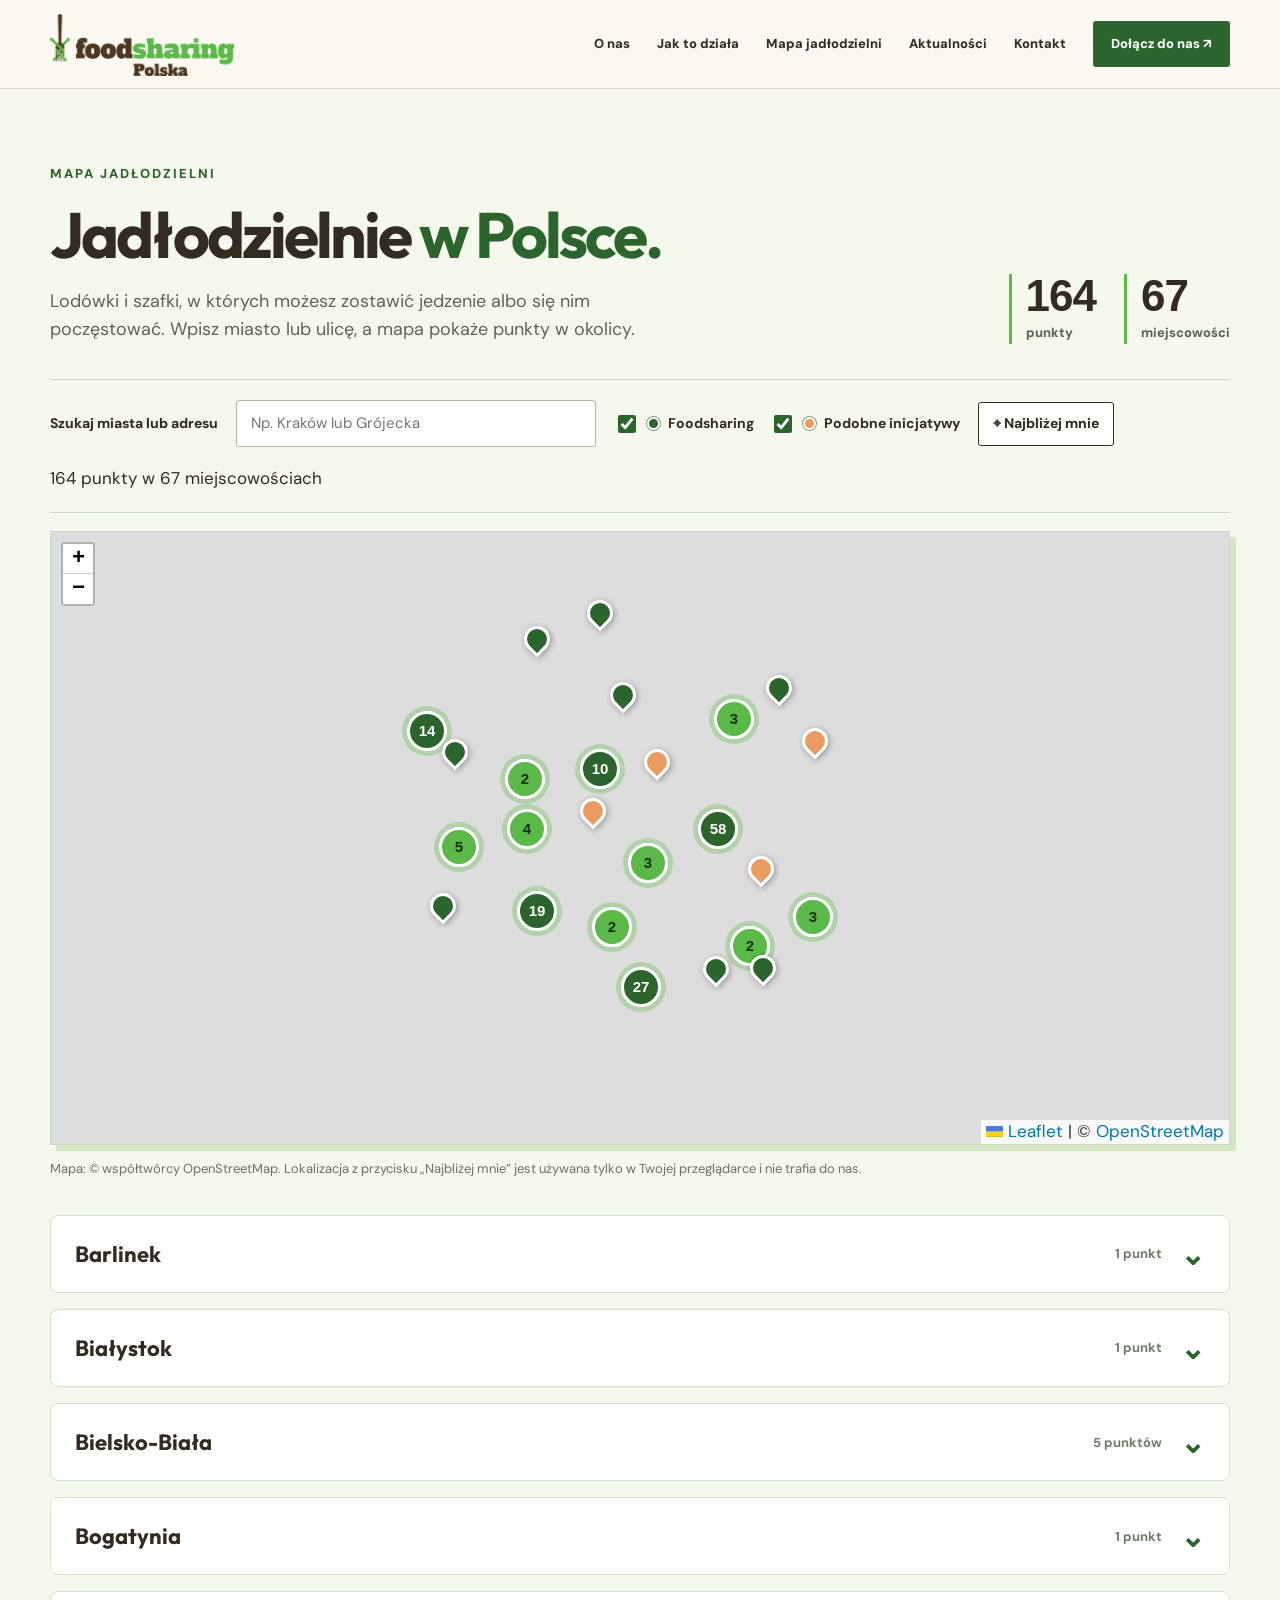
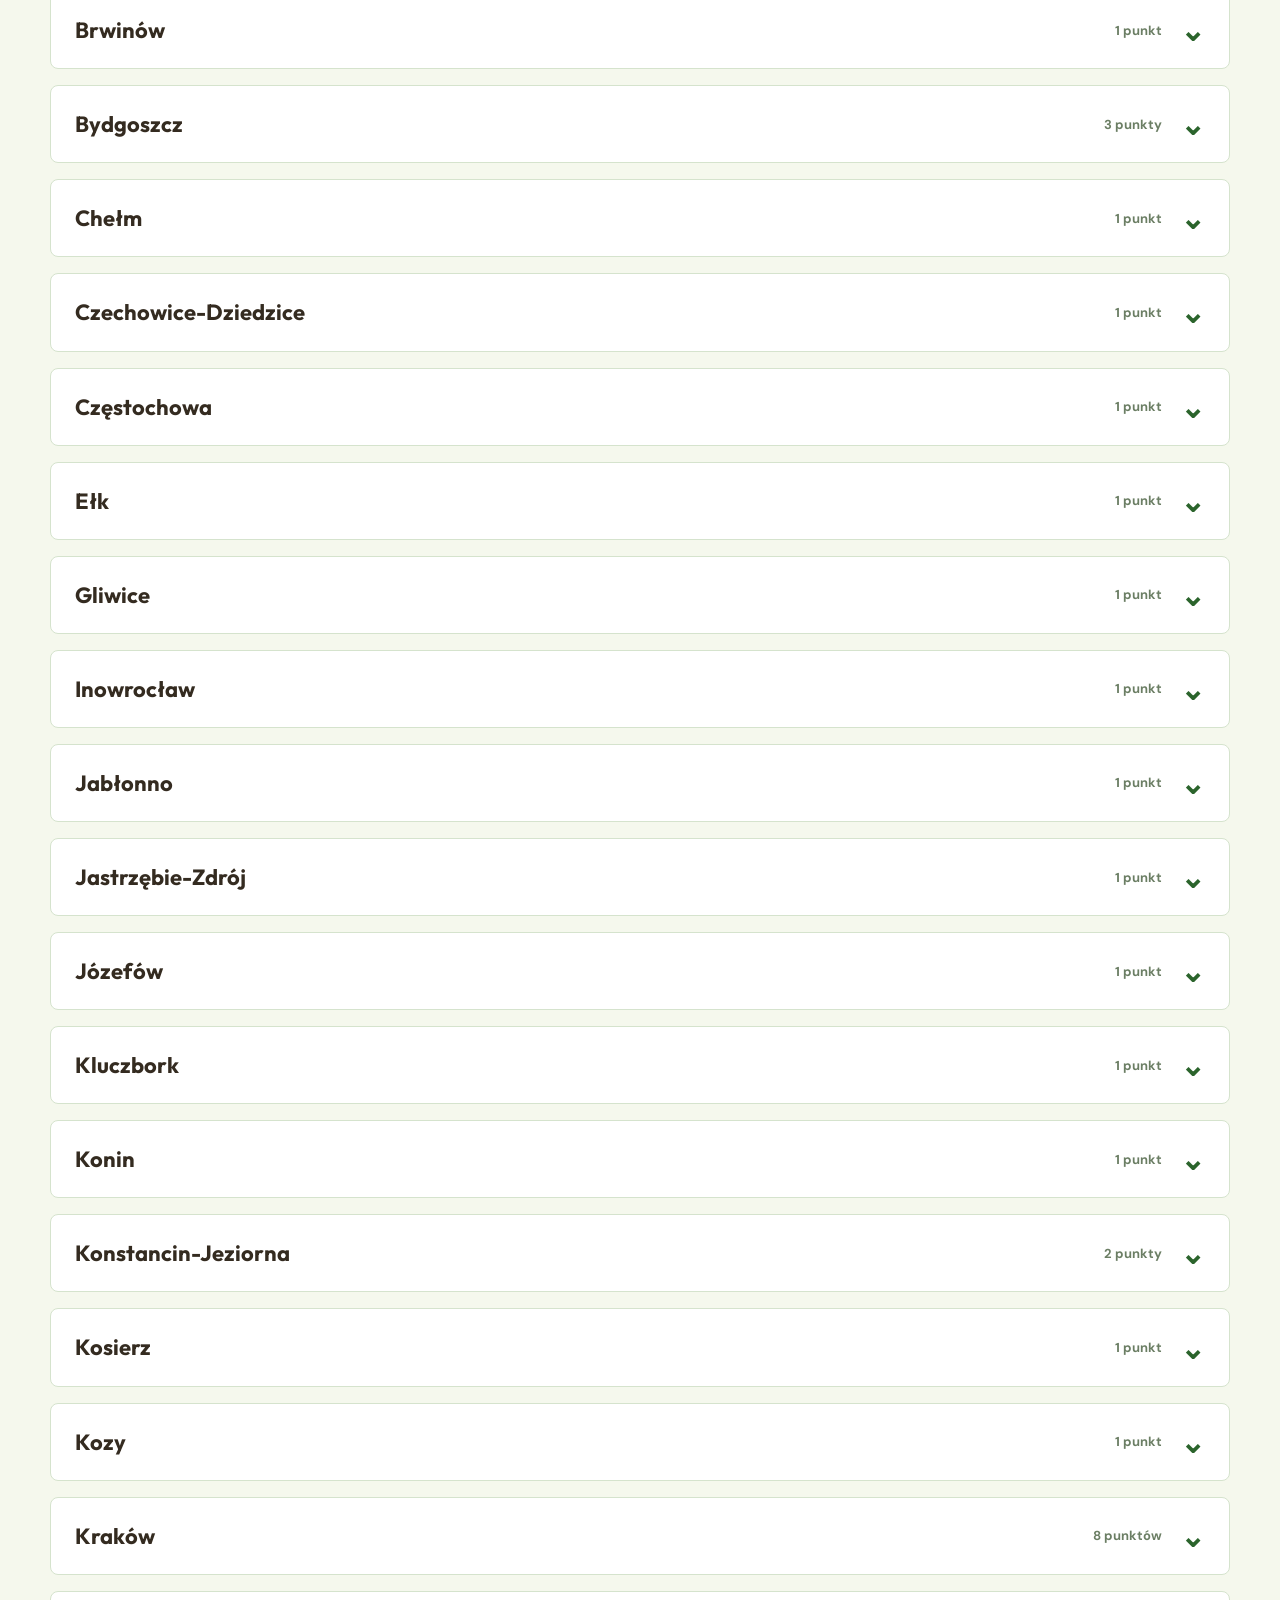
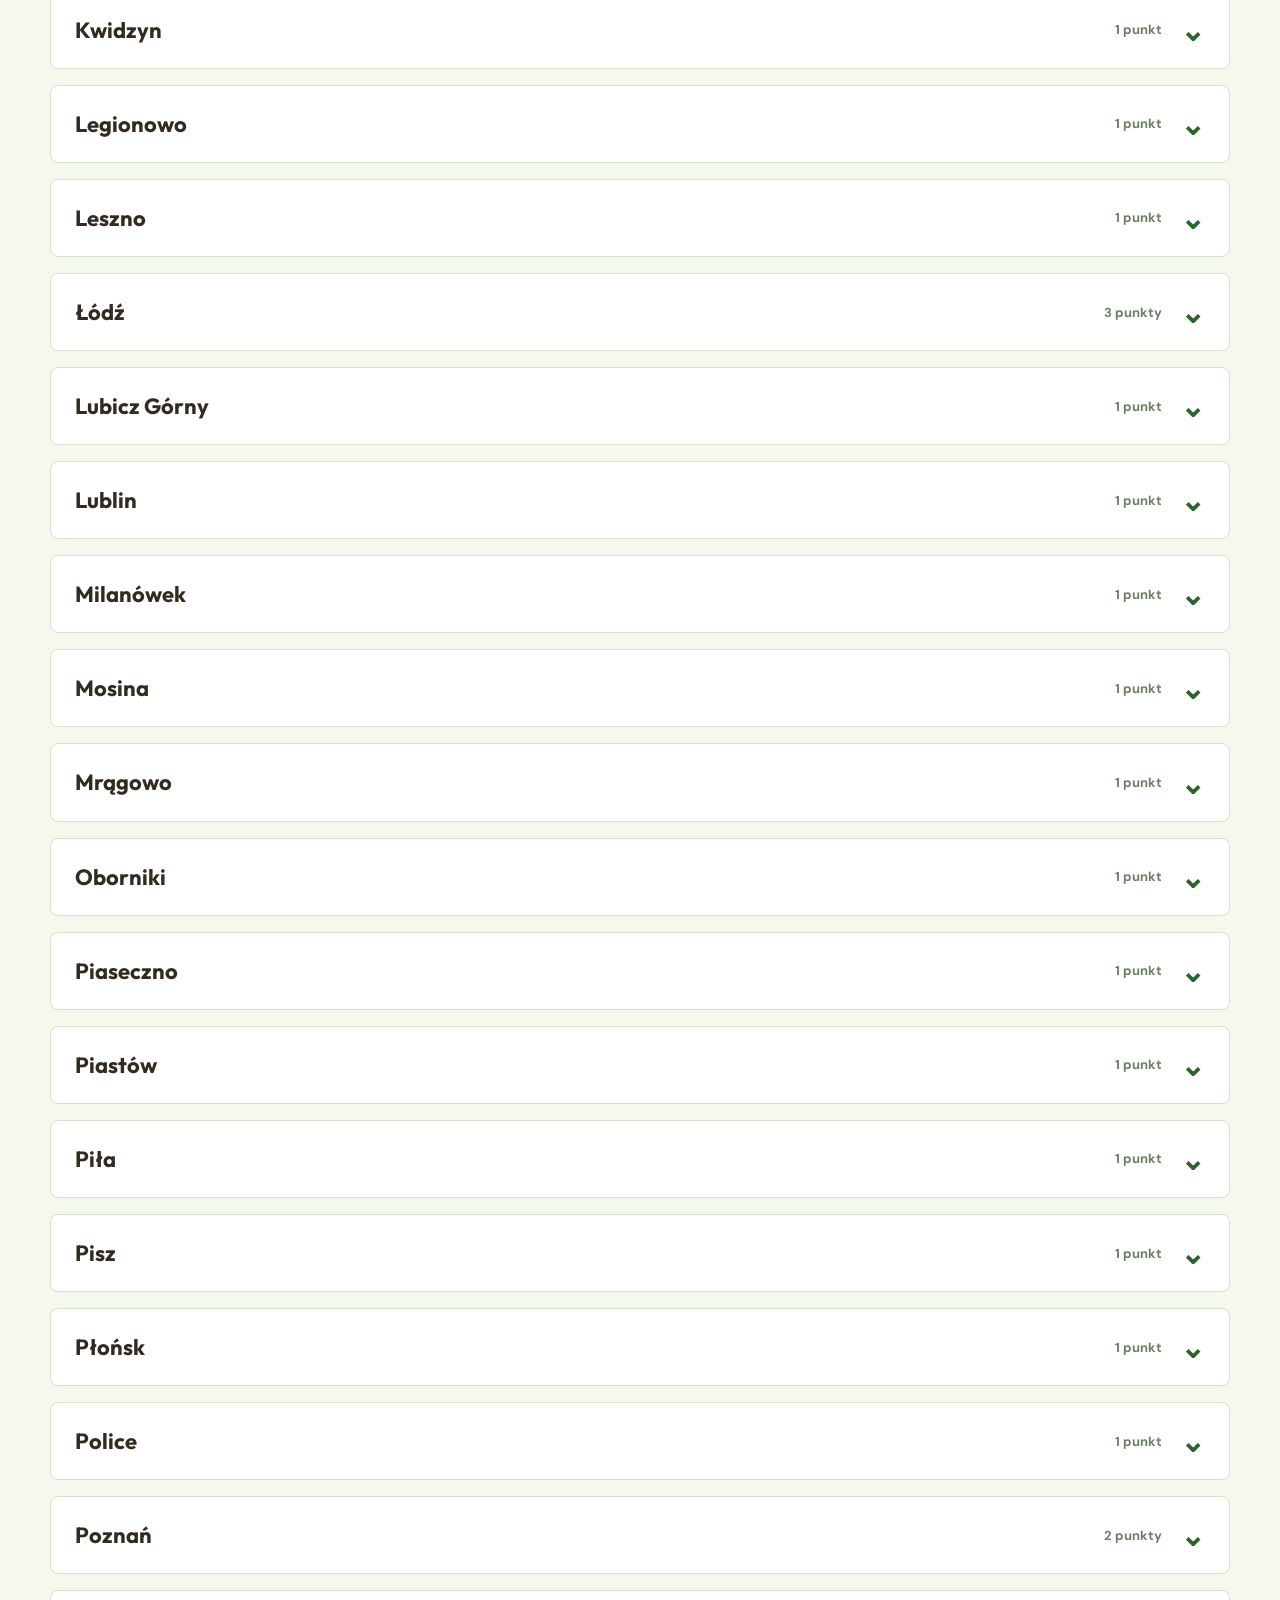
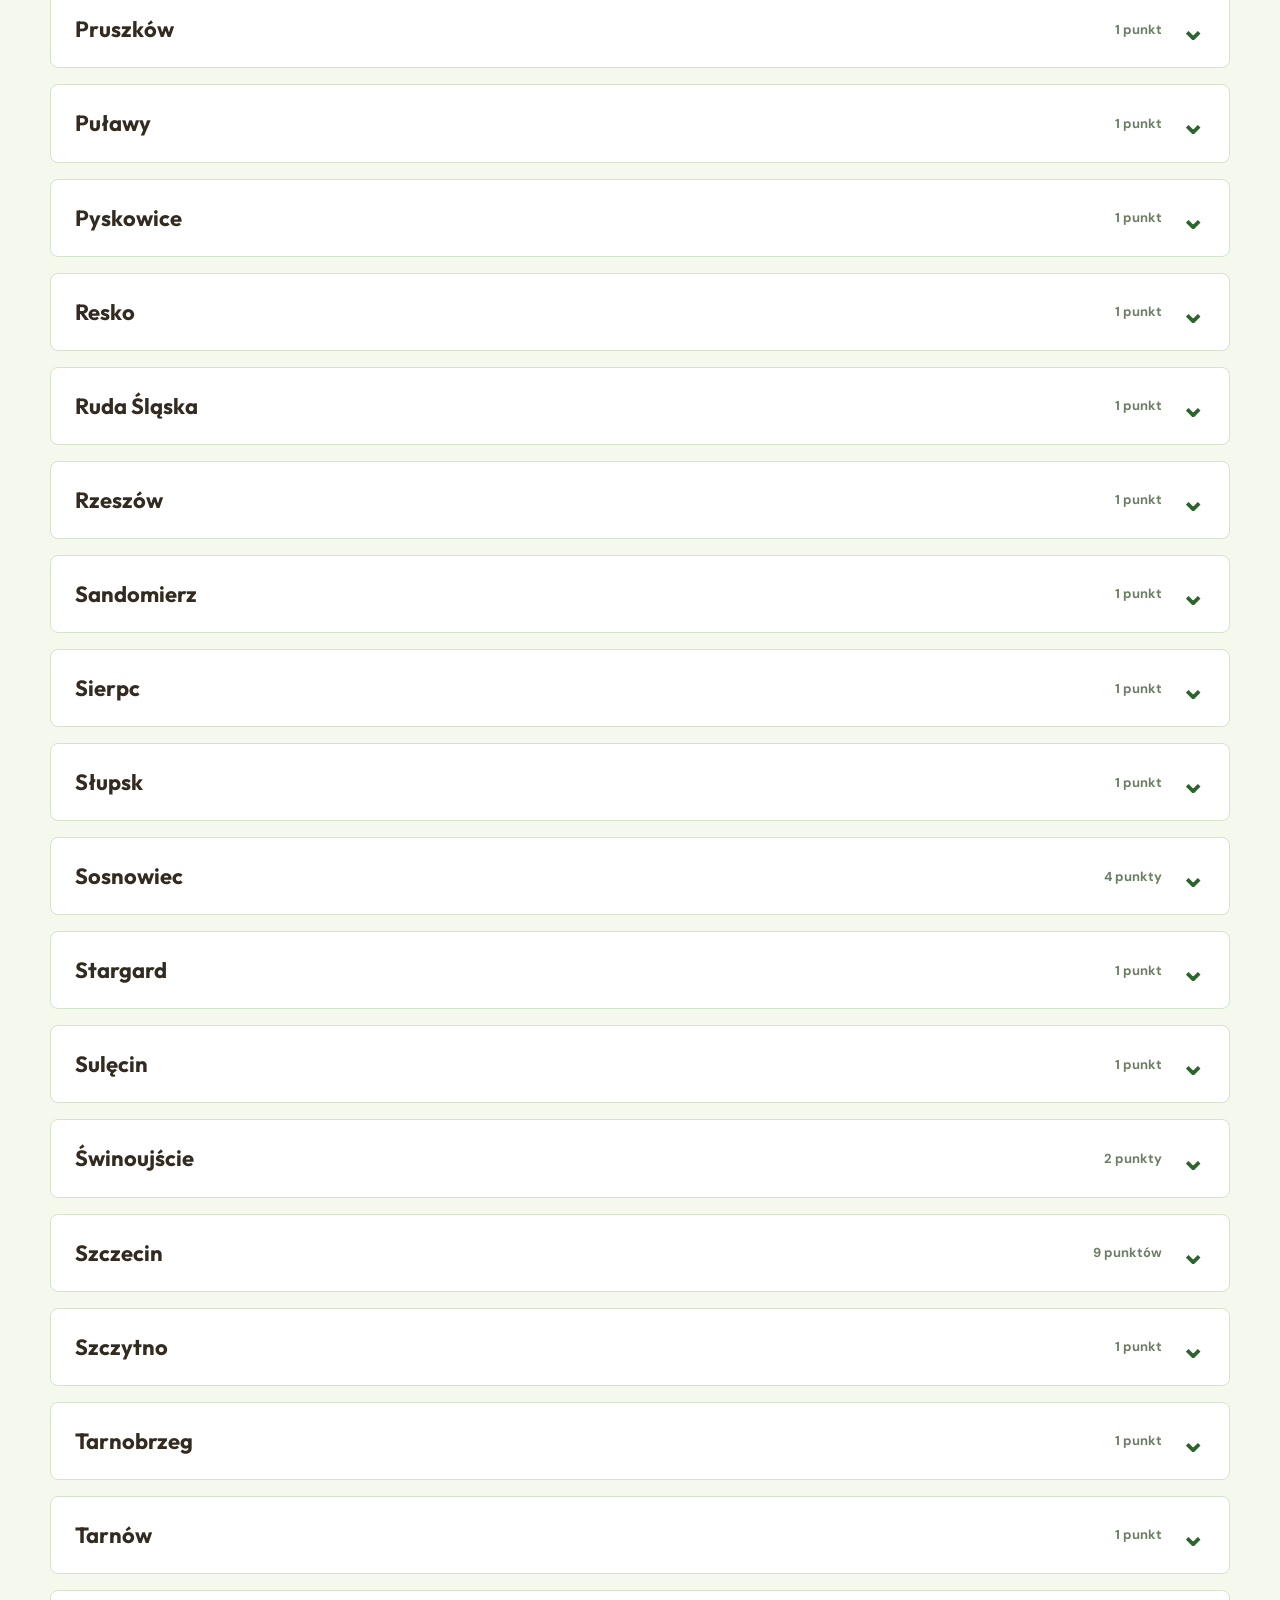
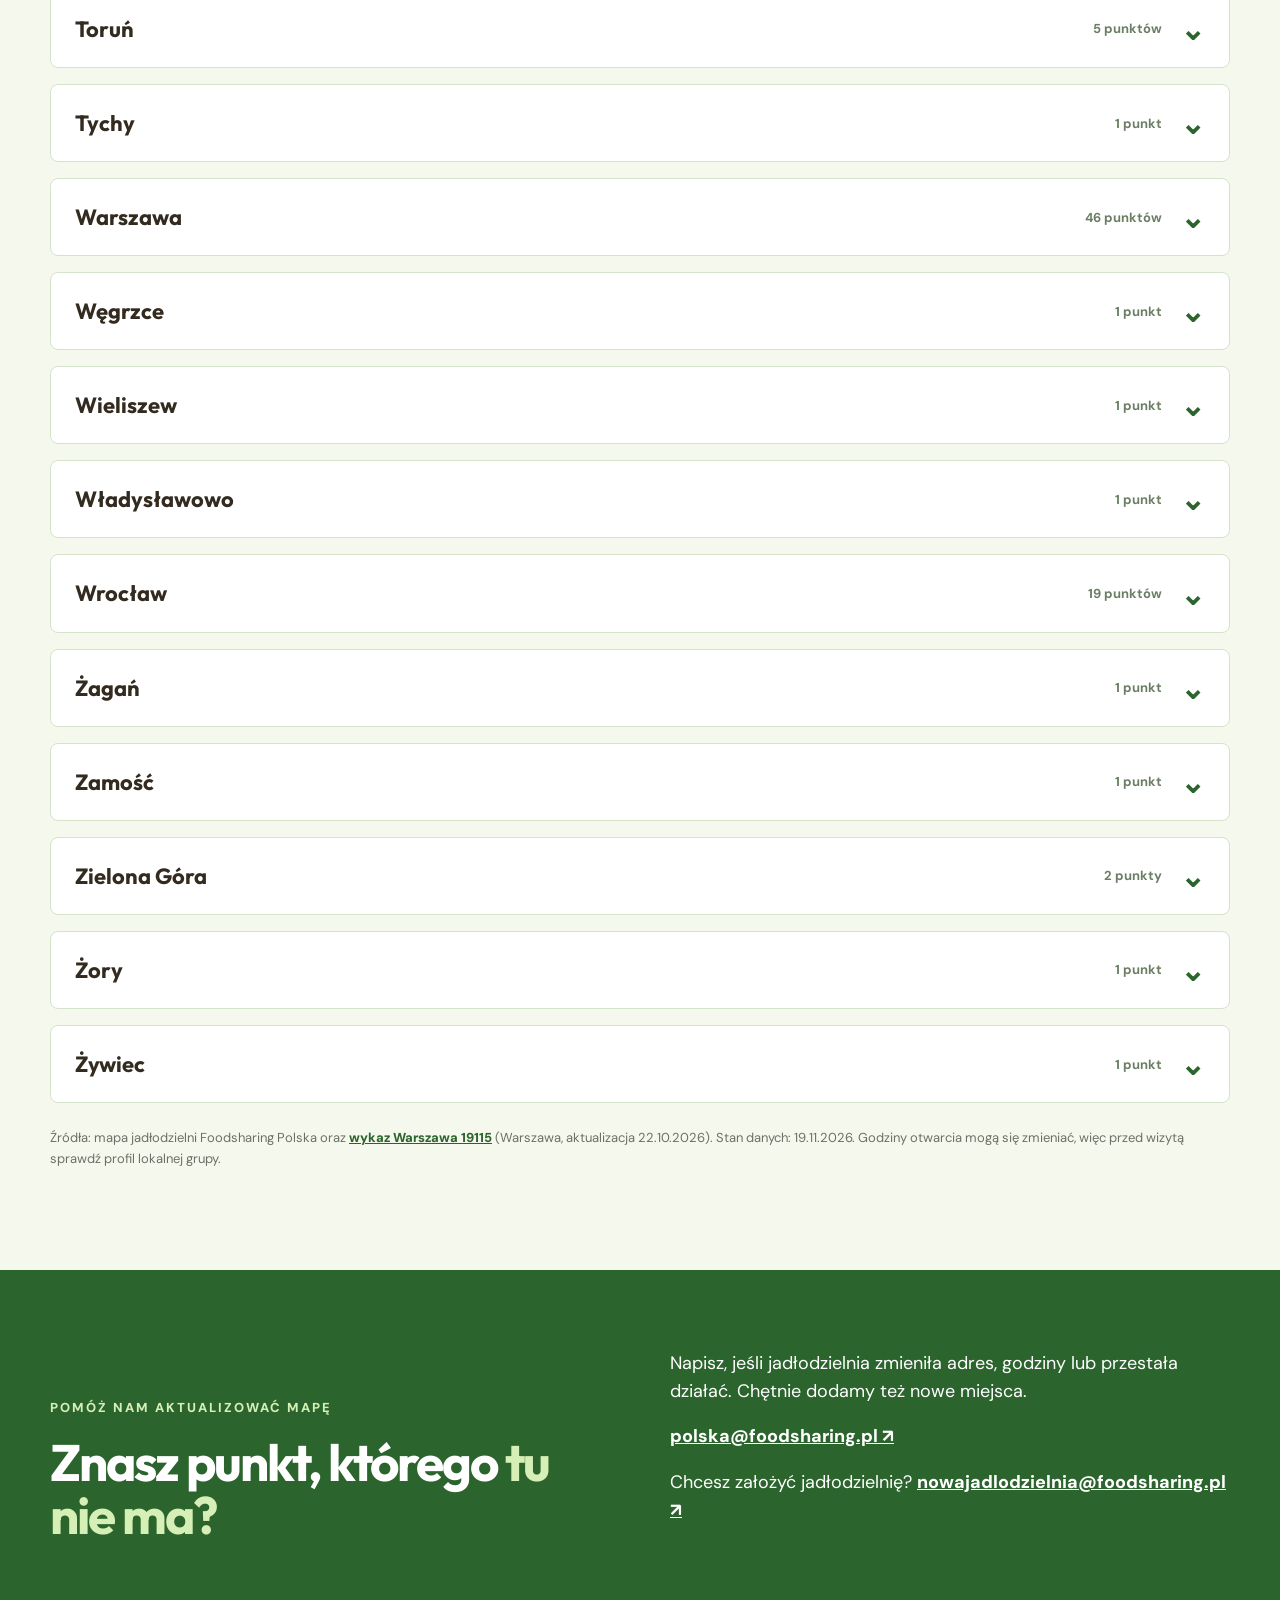
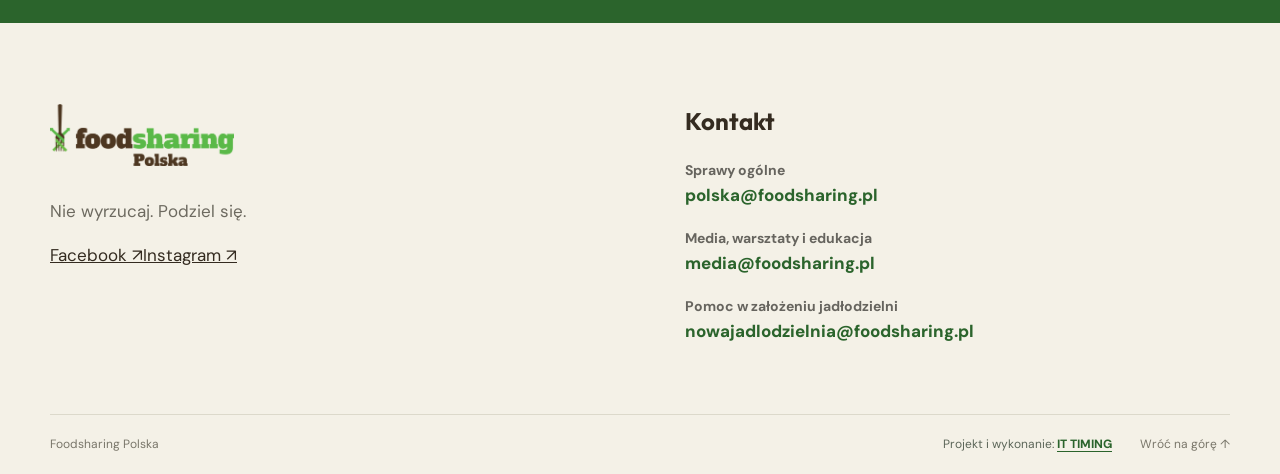
==== commit ff79cb40: "Deploy community fridge map and fix its layout shift Render the full point count server-side so the " ====
--- a/jadlodzielnie/index.html
+++ b/jadlodzielnie/index.html
@@ -27,12 +27,12 @@
   <main id="main">
   <section class="fs-map-page" aria-labelledby="fs-title"><div class="wrap">
     <div class="directory-header"><div><span class="label">Mapa jadłodzielni</span><h1 id="fs-title">Jadłodzielnie <em>w Polsce.</em></h1><p>Lodówki i szafki, w których możesz zostawić jedzenie albo się nim poczęstować. Wpisz miasto lub ulicę, a mapa pokaże punkty w okolicy.</p></div>
-      <div class="fs-stats"><div><strong>164</strong><span>punktów</span></div><div><strong>67</strong><span>miejscowości</span></div></div></div>
+      <div class="fs-stats"><div><strong>164</strong><span>punkty</span></div><div><strong>67</strong><span>miejscowości</span></div></div></div>
     <div class="directory-controls fs-controls">
       <label for="fs-search">Szukaj miasta lub adresu</label><input id="fs-search" type="search" placeholder="Np. Kraków lub Grójecka" autocomplete="off">
       <fieldset class="fs-type-filter"><legend>Rodzaj punktu</legend><label><input type="checkbox" value="foodsharing" checked> <span class="fs-dot fs-dot-f" aria-hidden="true"></span> Foodsharing</label><label><input type="checkbox" value="inne" checked> <span class="fs-dot fs-dot-i" aria-hidden="true"></span> Podobne inicjatywy</label></fieldset>
       <button type="button" class="fs-near" id="fs-near">⌖ Najbliżej mnie</button>
-      <span id="fs-count" role="status">164 punktów</span>
+      <span id="fs-count" role="status">164 punkty w 67 miejscowościach</span>
       <p class="fs-near-status" id="fs-near-status" aria-live="polite"></p>
     </div>
     <div class="fs-map-shell"><div id="fs-map" role="region" aria-label="Mapa jadłodzielni w Polsce" data-src="../assets/jadlodzielnie.json"></div></div>
--- a/jadlodzielnie.css
+++ b/jadlodzielnie.css
@@ -17,6 +17,7 @@
 .fs-near{border:1px solid var(--brown);background:#fff;color:var(--brown);font-size:14px;font-weight:800;padding:10px 14px;border-radius:3px;cursor:pointer}
 .fs-near:hover{background:var(--brown);color:#fff}
 .fs-near:focus-visible,.fs-show:focus-visible{outline:3px solid var(--green);outline-offset:2px}
+.fs-controls #fs-count{flex-basis:100%;margin-left:0;text-align:left}
 .fs-near-status{flex-basis:100%;margin:0;font-size:14px;color:#53634e;min-height:0}
 .fs-near-status:empty{display:none}
 .fs-map-shell{position:relative;margin:6px 0 14px;border:1px solid #cbd9c4;box-shadow:6px 6px 0 #d3e6c3;background:#e6ecdc}
